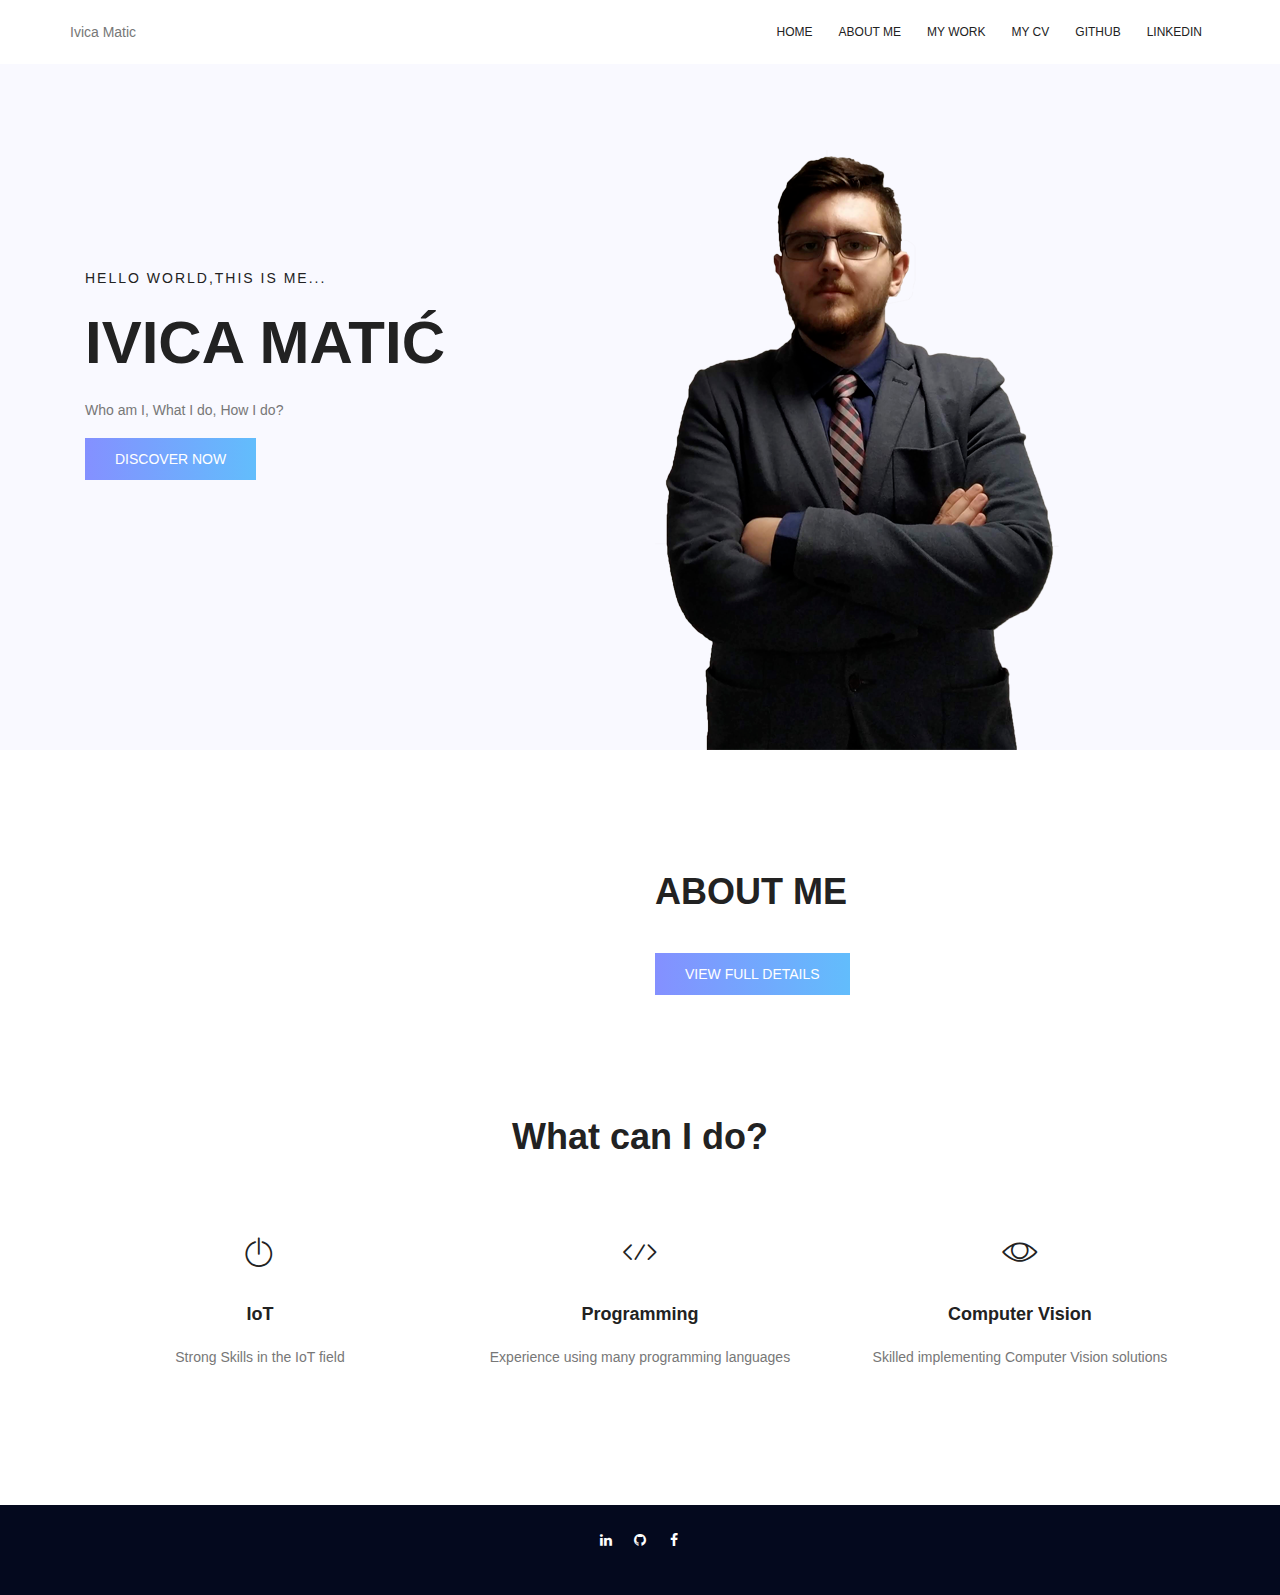
==== index.html @ cdfd1984 "Updated webpage content" ====
<!DOCTYPE html>
<html lang="zxx" class="no-js">
    <head>
        <!-- Mobile Specific Meta -->
        <meta name="viewport" content="width=device-width, initial-scale=1, shrink-to-fit=no">
        <!-- Favicon-->
        <link rel="shortcut icon" href="./static/img/fav.png">
        <!-- Author Meta -->
        <meta name="author" content="colorlib">
        <!-- Meta Description -->
        <meta name="description" content="">
        <!-- Meta Keyword -->
        <meta name="keywords" content="">
        <!-- meta character set -->
        <meta charset="UTF-8">
        <!-- Site Title -->
        <title>Ivica Matic - Software Engineer</title>
        <!--
            CSS
            ============================================= -->
        <link rel="stylesheet" href="./static/css/linearicons.css">
        <link rel="stylesheet" href="./static/css/font-awesome.min.css">
        <link rel="stylesheet" href="./static/css/bootstrap.css">
        <link rel="stylesheet" href="./static/css/magnific-popup.css">
        <link rel="stylesheet" href="./static/css/nice-select.css">
        <link rel="stylesheet" href="./static/css/animate.min.css">
        <link rel="stylesheet" href="./static/css/owl.carousel.css">
        <link rel="stylesheet" href="./static/css/main.css">
        <link rel="stylesheet" href="./static/css/custom-css-override.css">
    </head>
    <body>
        <!--Header start-->
        <header id="header">
            <div class="container main-menu">
                <div class="row align-items-center justify-content-between d-flex">
                    <div id="logo">
                        <a href="./index.html" style="color: inherit;">Ivica Matic</a>
                    </div>
                    <nav id="nav-menu-container">
                        <ul class="nav-menu">
                            <li><a href="./index.html">Home</a></li>
                            <li><a href="./about.html">About me</a></li>
                            <li><a href="./mywork.html">My work</a></li>
                            <li><a href="./media/uploads/cv.pdf">My CV</a></li>
                            <li><a href="https://github.com/ivica3730k">Github</a></li>
                            <li><a href="https://www.linkedin.com/in/matic-ivica/">LinkedIn</a></li>
                        </ul>
                    </nav>
                    <!-- #nav-menu-container -->
                </div>
            </div>
        </header>
        <!--Header-end-->
        <!-- start banner Area -->
        <section class="banner-area pt-0">
            <div class="container pt-0">
            <div class="d-md-none">
                <!-- if it is small device -->
                <div class="row  align-items-center justify-content-between">
                    <div class="col-lg-6 col-md-6 banner-left">
                        <h6>Hello world,this is me...</h6>
                        <h1>Ivica Matić</h1>
                        <p>
                            Who am I, What I do, How I do?
                        </p>
                    </div>
                </div>
            </div>
            <div class="d-none d-md-block">
                <!-- if it is not small device -->
                <div class="row fullscreen align-items-center justify-content-between">
                    <div class="col-lg-6 col-md-6 banner-left">
                        <h6>Hello world,this is me...</h6>
                        <h1>Ivica Matić</h1>
                        <p>
                            Who am I, What I do, How I do?
                        </p>
                        <a href="./about.html" class="primary-btn text-uppercase">discover now</a>
                    </div>
                    <div class="col-lg-6 col-md-6 banner-right d-flex align-self-end">
                        <img class="img-fluid" src="./media/homeImg.png" alt="">
                    </div>
                </div>
            </div>
        </section>
        <!-- End banner Area -->
        <!-- Start home-about Area -->
        <section class="home-about-area">
            <div class="container">
                <div class="row align-items-center justify-content-between">
                    <div class="col-lg-6 col-md-6 home-about-left">
                        <div class="d-md-none">
                            <!-- if it is small device -->
                            <img class="img-fluid" src="./media/homeImg.png" alt="">
                        </div>
                        <div class="d-none d-md-block">
                            <!-- if it is not small device -->
                            <img class="img-fluid" src="./media/aboutimg.png" alt="">
                        </div>
                    </div>
                    <div class="col-lg-6 col-md-6 home-about-right">
                        <h1 class="text-uppercase">About Me</h1>
                        <a href="/about" class="primary-btn text-uppercase">View Full Details</a>
                    </div>
                </div>
            </div>
        </section>
        <!-- End home-about Area -->
        <!-- Start services Area -->
        <section class="services-area">
            <div class="container">
                <div class="row d-flex justify-content-center">
                    <div class="menu-content  col-lg-7">
                        <div class="title text-center">
                            <h1 class="mb-10">What can I do?</h1>
                            <p></p>
                        </div>
                    </div>
                </div>
                <div class="row">
                    <div class="col-lg-4 col-md-6">
                        <div class="single-services">
                            <span class="lnr lnr-power-switch"></span>
                            <a href="#">
                                <h4>IoT</h4>
                            </a>
                            <p>
                                Strong Skills in the IoT field
                            </p>
                        </div>
                    </div>
                    <div class="col-lg-4 col-md-6">
                        <div class="single-services">
                            <span class="lnr lnr-code"></span>
                            <a href="#">
                                <h4>Programming</h4>
                            </a>
                            <p>
                                Experience using many programming languages
                            </p>
                        </div>
                    </div>
                    <div class="col-lg-4 col-md-6">
                        <div class="single-services">
                            <span class="lnr lnr-eye"></span>
                            <a href="#">
                                <h4>Computer Vision</h4>
                            </a>
                            <p>
                                Skilled implementing Computer Vision solutions
                            </p>
                        </div>
                    </div>
                </div>
            </div>
        </section>
        <!-- End services Area -->
        <!-- Start fact Area -->
        <!--
            <section class="facts-area pt-40 pb-40" id="facts-area" style="margin-bottom:0px;">
            
              <div class="container">
                <div class="row">
                  <div class="col-lg-3 col-md-6 single-fact">
                    <h1 class="counter" id="myage"></h1>
                    <p>Years old</p>
                  </div>
            
                  <div class="col-lg-3 col-md-6 single-fact">
                    <h1 class="counter">8</h1>
                    <p>Countries visited</p>
                  </div>
            
                  <div class="col-lg-3 col-md-6 single-fact">
                    <h1 class="counter">7</h1>
                    <p>Computing,Software, and Electronic Awards</p>
                  </div>
            
                  <div class="col-lg-3 col-md-6 single-fact">
                    <h1 class="counter">20</h1>
                    <p>Personal projects</p>
                  </div>
                </div>
              </div>
            
            </section>
            -->
        <!-- end fact Area -->
        <!-- start footer Area -->
        <footer class="footer-area pt-20 pb-40">
            <div class="container">
                <div class="row justify-content-center text-center">
                    <div class="col-lg-2 col-md-6 col-sm-6 ">
                        <div class="single-footer-widget">
                            <div class="footer-social">
                                <a href="https://www.linkedin.com/in/matic-ivica/"><i class="fa fa-linkedin"></i></a>
                                <a href="https://github.com/ivica3730k"><i class="fa fa-github"></i></a>
                                <a href="https://www.facebook.com/ivica.matic.00"><i class="fa fa-facebook"></i></a>
                            </div>
                        </div>
                    </div>
                </div>
            </div>
        </footer>
        <!-- End footer Area -->
        <script src="./static/js/vendor/jquery-2.2.4.min.js"></script>
        <script>
            $(document).ready(function () {
              var bday = new Date("May 22,2000").getFullYear();
              var today = new Date().getFullYear();
              var age = today - bday;
              document.getElementById("myage").innerHTML = age;
            });
        </script>
        <script src="./static/js/popper.min.js"></script>
        <script src="./static/js/vendor/bootstrap.min.js"></script>
        <script src="./static/js/easing.min.js"></script>
        <script src="./static/js/hoverIntent.js"></script>
        <script src="./static/js/superfish.min.js"></script>
        <script src="./static/js/jquery.ajaxchimp.min.js"></script>
        <script src="./static/js/jquery.magnific-popup.min.js"></script>
        <script src="./static/js/jquery.tabs.min.js"></script>
        <script src="./static/js/jquery.nice-select.min.js"></script>
        <script src="./static/js/isotope.pkgd.min.js"></script>
        <script src="./static/js/waypoints.min.js"></script>
        <script src="./static/js/jquery.counterup.min.js"></script>
        <script src="./static/js/simple-skillbar.js"></script>
        <script src="./static/js/owl.carousel.min.js"></script>
        <script src="./static/js/mail-script.js"></script>
        <script src="./static/js/main.js"></script>
    </body>
</html>
---- static/css/linearicons.css ----
@font-face {
	font-family: 'Linearicons-Free';
	src:url('../fonts/Linearicons-Free.eot?w118d');
	src:url('../fonts/Linearicons-Free.eot?#iefixw118d') format('embedded-opentype'),
		url('../fonts/Linearicons-Free.woff2?w118d') format('woff2'),
		url('../fonts/Linearicons-Free.woff?w118d') format('woff'),
		url('../fonts/Linearicons-Free.ttf?w118d') format('truetype'),
		url('../fonts/Linearicons-Free.svg?w118d#Linearicons-Free') format('svg');
	font-weight: normal;
	font-style: normal;
}

.lnr {
	font-family: 'Linearicons-Free';
	speak: none;
	font-style: normal;
	font-weight: normal;
	font-variant: normal;
	text-transform: none;
	line-height: 1;

	/* Better Font Rendering =========== */
	-webkit-font-smoothing: antialiased;
	-moz-osx-font-smoothing: grayscale;
}

.lnr-home:before {
	content: "\e800";
}
.lnr-apartment:before {
	content: "\e801";
}
.lnr-pencil:before {
	content: "\e802";
}
.lnr-magic-wand:before {
	content: "\e803";
}
.lnr-drop:before {
	content: "\e804";
}
.lnr-lighter:before {
	content: "\e805";
}
.lnr-poop:before {
	content: "\e806";
}
.lnr-sun:before {
	content: "\e807";
}
.lnr-moon:before {
	content: "\e808";
}
.lnr-cloud:before {
	content: "\e809";
}
.lnr-cloud-upload:before {
	content: "\e80a";
}
.lnr-cloud-download:before {
	content: "\e80b";
}
.lnr-cloud-sync:before {
	content: "\e80c";
}
.lnr-cloud-check:before {
	content: "\e80d";
}
.lnr-database:before {
	content: "\e80e";
}
.lnr-lock:before {
	content: "\e80f";
}
.lnr-cog:before {
	content: "\e810";
}
.lnr-trash:before {
	content: "\e811";
}
.lnr-dice:before {
	content: "\e812";
}
.lnr-heart:before {
	content: "\e813";
}
.lnr-star:before {
	content: "\e814";
}
.lnr-star-half:before {
	content: "\e815";
}
.lnr-star-empty:before {
	content: "\e816";
}
.lnr-flag:before {
	content: "\e817";
}
.lnr-envelope:before {
	content: "\e818";
}
.lnr-paperclip:before {
	content: "\e819";
}
.lnr-inbox:before {
	content: "\e81a";
}
.lnr-eye:before {
	content: "\e81b";
}
.lnr-printer:before {
	content: "\e81c";
}
.lnr-file-empty:before {
	content: "\e81d";
}
.lnr-file-add:before {
	content: "\e81e";
}
.lnr-enter:before {
	content: "\e81f";
}
.lnr-exit:before {
	content: "\e820";
}
.lnr-graduation-hat:before {
	content: "\e821";
}
.lnr-license:before {
	content: "\e822";
}
.lnr-music-note:before {
	content: "\e823";
}
.lnr-film-play:before {
	content: "\e824";
}
.lnr-camera-video:before {
	content: "\e825";
}
.lnr-camera:before {
	content: "\e826";
}
.lnr-picture:before {
	content: "\e827";
}
.lnr-book:before {
	content: "\e828";
}
.lnr-bookmark:before {
	content: "\e829";
}
.lnr-user:before {
	content: "\e82a";
}
.lnr-users:before {
	content: "\e82b";
}
.lnr-shirt:before {
	content: "\e82c";
}
.lnr-store:before {
	content: "\e82d";
}
.lnr-cart:before {
	content: "\e82e";
}
.lnr-tag:before {
	content: "\e82f";
}
.lnr-phone-handset:before {
	content: "\e830";
}
.lnr-phone:before {
	content: "\e831";
}
.lnr-pushpin:before {
	content: "\e832";
}
.lnr-map-marker:before {
	content: "\e833";
}
.lnr-map:before {
	content: "\e834";
}
.lnr-location:before {
	content: "\e835";
}
.lnr-calendar-full:before {
	content: "\e836";
}
.lnr-keyboard:before {
	content: "\e837";
}
.lnr-spell-check:before {
	content: "\e838";
}
.lnr-screen:before {
	content: "\e839";
}
.lnr-smartphone:before {
	content: "\e83a";
}
.lnr-tablet:before {
	content: "\e83b";
}
.lnr-laptop:before {
	content: "\e83c";
}
.lnr-laptop-phone:before {
	content: "\e83d";
}
.lnr-power-switch:before {
	content: "\e83e";
}
.lnr-bubble:before {
	content: "\e83f";
}
.lnr-heart-pulse:before {
	content: "\e840";
}
.lnr-construction:before {
	content: "\e841";
}
.lnr-pie-chart:before {
	content: "\e842";
}
.lnr-chart-bars:before {
	content: "\e843";
}
.lnr-gift:before {
	content: "\e844";
}
.lnr-diamond:before {
	content: "\e845";
}
.lnr-linearicons:before {
	content: "\e846";
}
.lnr-dinner:before {
	content: "\e847";
}
.lnr-coffee-cup:before {
	content: "\e848";
}
.lnr-leaf:before {
	content: "\e849";
}
.lnr-paw:before {
	content: "\e84a";
}
.lnr-rocket:before {
	content: "\e84b";
}
.lnr-briefcase:before {
	content: "\e84c";
}
.lnr-bus:before {
	content: "\e84d";
}
.lnr-car:before {
	content: "\e84e";
}
.lnr-train:before {
	content: "\e84f";
}
.lnr-bicycle:before {
	content: "\e850";
}
.lnr-wheelchair:before {
	content: "\e851";
}
.lnr-select:before {
	content: "\e852";
}
.lnr-earth:before {
	content: "\e853";
}
.lnr-smile:before {
	content: "\e854";
}
.lnr-sad:before {
	content: "\e855";
}
.lnr-neutral:before {
	content: "\e856";
}
.lnr-mustache:before {
	content: "\e857";
}
.lnr-alarm:before {
	content: "\e858";
}
.lnr-bullhorn:before {
	content: "\e859";
}
.lnr-volume-high:before {
	content: "\e85a";
}
.lnr-volume-medium:before {
	content: "\e85b";
}
.lnr-volume-low:before {
	content: "\e85c";
}
.lnr-volume:before {
	content: "\e85d";
}
.lnr-mic:before {
	content: "\e85e";
}
.lnr-hourglass:before {
	content: "\e85f";
}
.lnr-undo:before {
	content: "\e860";
}
.lnr-redo:before {
	content: "\e861";
}
.lnr-sync:before {
	content: "\e862";
}
.lnr-history:before {
	content: "\e863";
}
.lnr-clock:before {
	content: "\e864";
}
.lnr-download:before {
	content: "\e865";
}
.lnr-upload:before {
	content: "\e866";
}
.lnr-enter-down:before {
	content: "\e867";
}
.lnr-exit-up:before {
	content: "\e868";
}
.lnr-bug:before {
	content: "\e869";
}
.lnr-code:before {
	content: "\e86a";
}
.lnr-link:before {
	content: "\e86b";
}
.lnr-unlink:before {
	content: "\e86c";
}
.lnr-thumbs-up:before {
	content: "\e86d";
}
.lnr-thumbs-down:before {
	content: "\e86e";
}
.lnr-magnifier:before {
	content: "\e86f";
}
.lnr-cross:before {
	content: "\e870";
}
.lnr-menu:before {
	content: "\e871";
}
.lnr-list:before {
	content: "\e872";
}
.lnr-chevron-up:before {
	content: "\e873";
}
.lnr-chevron-down:before {
	content: "\e874";
}
.lnr-chevron-left:before {
	content: "\e875";
}
.lnr-chevron-right:before {
	content: "\e876";
}
.lnr-arrow-up:before {
	content: "\e877";
}
.lnr-arrow-down:before {
	content: "\e878";
}
.lnr-arrow-left:before {
	content: "\e879";
}
.lnr-arrow-right:before {
	content: "\e87a";
}
.lnr-move:before {
	content: "\e87b";
}
.lnr-warning:before {
	content: "\e87c";
}
.lnr-question-circle:before {
	content: "\e87d";
}
.lnr-menu-circle:before {
	content: "\e87e";
}
.lnr-checkmark-circle:before {
	content: "\e87f";
}
.lnr-cross-circle:before {
	content: "\e880";
}
.lnr-plus-circle:before {
	content: "\e881";
}
.lnr-circle-minus:before {
	content: "\e882";
}
.lnr-arrow-up-circle:before {
	content: "\e883";
}
.lnr-arrow-down-circle:before {
	content: "\e884";
}
.lnr-arrow-left-circle:before {
	content: "\e885";
}
.lnr-arrow-right-circle:before {
	content: "\e886";
}
.lnr-chevron-up-circle:before {
	content: "\e887";
}
.lnr-chevron-down-circle:before {
	content: "\e888";
}
.lnr-chevron-left-circle:before {
	content: "\e889";
}
.lnr-chevron-right-circle:before {
	content: "\e88a";
}
.lnr-crop:before {
	content: "\e88b";
}
.lnr-frame-expand:before {
	content: "\e88c";
}
.lnr-frame-contract:before {
	content: "\e88d";
}
.lnr-layers:before {
	content: "\e88e";
}
.lnr-funnel:before {
	content: "\e88f";
}
.lnr-text-format:before {
	content: "\e890";
}
.lnr-text-format-remove:before {
	content: "\e891";
}
.lnr-text-size:before {
	content: "\e892";
}
.lnr-bold:before {
	content: "\e893";
}
.lnr-italic:before {
	content: "\e894";
}
.lnr-underline:before {
	content: "\e895";
}
.lnr-strikethrough:before {
	content: "\e896";
}
.lnr-highlight:before {
	content: "\e897";
}
.lnr-text-align-left:before {
	content: "\e898";
}
.lnr-text-align-center:before {
	content: "\e899";
}
.lnr-text-align-right:before {
	content: "\e89a";
}
.lnr-text-align-justify:before {
	content: "\e89b";
}
.lnr-line-spacing:before {
	content: "\e89c";
}
.lnr-indent-increase:before {
	content: "\e89d";
}
.lnr-indent-decrease:before {
	content: "\e89e";
}
.lnr-pilcrow:before {
	content: "\e89f";
}
.lnr-direction-ltr:before {
	content: "\e8a0";
}
.lnr-direction-rtl:before {
	content: "\e8a1";
}
.lnr-page-break:before {
	content: "\e8a2";
}
.lnr-sort-alpha-asc:before {
	content: "\e8a3";
}
.lnr-sort-amount-asc:before {
	content: "\e8a4";
}
.lnr-hand:before {
	content: "\e8a5";
}
.lnr-pointer-up:before {
	content: "\e8a6";
}
.lnr-pointer-right:before {
	content: "\e8a7";
}
.lnr-pointer-down:before {
	content: "\e8a8";
}
.lnr-pointer-left:before {
	content: "\e8a9";
}
---- static/css/nice-select.css ----
.nice-select {
  -webkit-tap-highlight-color: transparent;
  background-color: #fff;
  border-radius: 5px;
  border: solid 1px #e8e8e8;
  box-sizing: border-box;
  clear: both;
  cursor: pointer;
  display: block;
  float: left;
  font-family: inherit;
  font-size: 14px;
  font-weight: normal;
  height: 42px;
  line-height: 40px;
  outline: none;
  padding-left: 18px;
  padding-right: 30px;
  position: relative;
  text-align: left !important;
  -webkit-transition: all 0.2s ease-in-out;
  transition: all 0.2s ease-in-out;
  -webkit-user-select: none;
     -moz-user-select: none;
      -ms-user-select: none;
          user-select: none;
  white-space: nowrap;
  width: auto; }
  .nice-select:hover {
    border-color: #dbdbdb; }
  .nice-select:active, .nice-select.open, .nice-select:focus {
    border-color: #999; }
  .nice-select:after {
    border-bottom: 2px solid #999;
    border-right: 2px solid #999;
    content: '';
    display: block;
    height: 5px;
    margin-top: -4px;
    pointer-events: none;
    position: absolute;
    right: 12px;
    top: 50%;
    -webkit-transform-origin: 66% 66%;
        -ms-transform-origin: 66% 66%;
            transform-origin: 66% 66%;
    -webkit-transform: rotate(45deg);
        -ms-transform: rotate(45deg);
            transform: rotate(45deg);
    -webkit-transition: all 0.15s ease-in-out;
    transition: all 0.15s ease-in-out;
    width: 5px; }
  .nice-select.open:after {
    -webkit-transform: rotate(-135deg);
        -ms-transform: rotate(-135deg);
            transform: rotate(-135deg); }
  .nice-select.open .list {
    opacity: 1;
    pointer-events: auto;
    -webkit-transform: scale(1) translateY(0);
        -ms-transform: scale(1) translateY(0);
            transform: scale(1) translateY(0); }
  .nice-select.disabled {
    border-color: #ededed;
    color: #999;
    pointer-events: none; }
    .nice-select.disabled:after {
      border-color: #cccccc; }
  .nice-select.wide {
    width: 100%; }
    .nice-select.wide .list {
      left: 0 !important;
      right: 0 !important; }
  .nice-select.right {
    float: right; }
    .nice-select.right .list {
      left: auto;
      right: 0; }
  .nice-select.small {
    font-size: 12px;
    height: 36px;
    line-height: 34px; }
    .nice-select.small:after {
      height: 4px;
      width: 4px; }
    .nice-select.small .option {
      line-height: 34px;
      min-height: 34px; }
  .nice-select .list {
    background-color: #fff;
    border-radius: 5px;
    box-shadow: 0 0 0 1px rgba(68, 68, 68, 0.11);
    box-sizing: border-box;
    margin-top: 4px;
    opacity: 0;
    overflow: hidden;
    padding: 0;
    pointer-events: none;
    position: absolute;
    top: 100%;
    left: 0;
    -webkit-transform-origin: 50% 0;
        -ms-transform-origin: 50% 0;
            transform-origin: 50% 0;
    -webkit-transform: scale(0.75) translateY(-21px);
        -ms-transform: scale(0.75) translateY(-21px);
            transform: scale(0.75) translateY(-21px);
    -webkit-transition: all 0.2s cubic-bezier(0.5, 0, 0, 1.25), opacity 0.15s ease-out;
    transition: all 0.2s cubic-bezier(0.5, 0, 0, 1.25), opacity 0.15s ease-out;
    z-index: 9; }
    .nice-select .list:hover .option:not(:hover) {
      background-color: transparent !important; }
  .nice-select .option {
    cursor: pointer;
    font-weight: 400;
    line-height: 40px;
    list-style: none;
    min-height: 40px;
    outline: none;
    padding-left: 18px;
    padding-right: 29px;
    text-align: left;
    -webkit-transition: all 0.2s;
    transition: all 0.2s; }
    .nice-select .option:hover, .nice-select .option.focus, .nice-select .option.selected.focus {
      background-color: #f6f6f6; }
    .nice-select .option.selected {
      font-weight: bold; }
    .nice-select .option.disabled {
      background-color: transparent;
      color: #999;
      cursor: default; }

.no-csspointerevents .nice-select .list {
  display: none; }

.no-csspointerevents .nice-select.open .list {
  display: block; }
---- static/css/main.css ----
/******************************************************************
Theme Name: Personal 
Description: 
Author: Colorlib
Author URI: 
Version: 1.0
Created: 
******************************************************************/
/*------------------------------------------------------------------


-------------------------------------------------------------------*/
/*------------------------------------------------------------------
[Table of contents]

1.  Basic Styles
	1.1	Variables
	1.2	Mixins
	1.3	Flexbox
	1.4	Reset
2.  Elements
3.  Menu Style 
4.  Home Page Style
5.  About Page Style
6.  Department Page Style
7.  Blog Page Style
8.  Contact Page Style
9.  Footer Style

-------------------------------------------------------------------*/
/* =================================== */
/*  Font Family and Colors Styles
/* =================================== */
/*

$primary-font	: 'Poppins', sans-serif;
---------------------------------------------

$primary-color	: #8490ff;
$title-color	: #222222;
$text-color		: #777777;

$white			: #fff;
$offwhite		: #f9f9ff;
$black			: #222;

*/
/* =================================== */
/*  Basic Style 
/* =================================== */
::-moz-selection {
  /* Code for Firefox */
  background-color: #8490ff;
  color: #fff;
}

::selection {
  background-color: #8490ff;
  color: #fff;
}

::-webkit-input-placeholder {
  /* WebKit, Blink, Edge */
  color: #777777;
  font-weight: 300;
}

:-moz-placeholder {
  /* Mozilla Firefox 4 to 18 */
  color: #777777;
  opacity: 1;
  font-weight: 300;
}

::-moz-placeholder {
  /* Mozilla Firefox 19+ */
  color: #777777;
  opacity: 1;
  font-weight: 300;
}

:-ms-input-placeholder {
  /* Internet Explorer 10-11 */
  color: #777777;
  font-weight: 300;
}

::-ms-input-placeholder {
  /* Microsoft Edge */
  color: #777777;
  font-weight: 300;
}

body {
  color: #777777;
  font-family: "Poppins", sans-serif;
  font-size: 14px;
  font-weight: 300;
  line-height: 1.625em;
  position: relative;
}

ol, ul {
  margin: 0;
  padding: 0;
  list-style: none;
}

select {
  display: block;
}

figure {
  margin: 0;
}

a {
  -webkit-transition: all 0.3s ease 0s;
  -moz-transition: all 0.3s ease 0s;
  -o-transition: all 0.3s ease 0s;
  transition: all 0.3s ease 0s;
}

iframe {
  border: 0;
}

a, a:focus, a:hover {
  text-decoration: none;
  outline: 0;
}

.btn.active.focus,
.btn.active:focus,
.btn.focus,
.btn.focus:active,
.btn:active:focus,
.btn:focus {
  text-decoration: none;
  outline: 0;
}

.card-panel {
  margin: 0;
  padding: 60px;
}

/**
 *  Typography
 *
 **/
.btn i, .btn-large i, .btn-floating i, .btn-large i, .btn-flat i {
  font-size: 1em;
  line-height: inherit;
}

.gray-bg {
  background: #f9f9ff;
}

h1, h2, h3,
h4, h5, h6 {
  font-family: "Poppins", sans-serif;
  color: #222222;
  line-height: 1.2em !important;
  margin-bottom: 0;
  margin-top: 0;
  font-weight: 600;
}

.h1, .h2, .h3,
.h4, .h5, .h6 {
  margin-bottom: 0;
  margin-top: 0;
  font-family: "Poppins", sans-serif;
  font-weight: 600;
  color: #222222;
}

h1, .h1 {
  font-size: 36px;
}

h2, .h2 {
  font-size: 30px;
}

h3, .h3 {
  font-size: 24px;
}

h4, .h4 {
  font-size: 18px;
}

h5, .h5 {
  font-size: 16px;
}

h6, .h6 {
  font-size: 14px;
  color: #222222;
}

td, th {
  border-radius: 0px;
}

/**
 * For modern browsers
 * 1. The space content is one way to avoid an Opera bug when the
 *    contenteditable attribute is included anywhere else in the document.
 *    Otherwise it causes space to appear at the top and bottom of elements
 *    that are clearfixed.
 * 2. The use of `table` rather than `block` is only necessary if using
 *    `:before` to contain the top-margins of child elements.
 */
.clear::before, .clear::after {
  content: " ";
  display: table;
}

.clear::after {
  clear: both;
}

.fz-11 {
  font-size: 11px;
}

.fz-12 {
  font-size: 12px;
}

.fz-13 {
  font-size: 13px;
}

.fz-14 {
  font-size: 14px;
}

.fz-15 {
  font-size: 15px;
}

.fz-16 {
  font-size: 16px;
}

.fz-18 {
  font-size: 18px;
}

.fz-30 {
  font-size: 30px;
}

.fz-48 {
  font-size: 48px !important;
}

.fw100 {
  font-weight: 100;
}

.fw300 {
  font-weight: 300;
}

.fw400 {
  font-weight: 400 !important;
}

.fw500 {
  font-weight: 500;
}

.f700 {
  font-weight: 700;
}

.fsi {
  font-style: italic;
}

.mt-10 {
  margin-top: 10px;
}

.mt-15 {
  margin-top: 15px;
}

.mt-20 {
  margin-top: 20px;
}

.mt-25 {
  margin-top: 25px;
}

.mt-30 {
  margin-top: 30px;
}

.mt-35 {
  margin-top: 35px;
}

.mt-40 {
  margin-top: 40px;
}

.mt-50 {
  margin-top: 50px;
}

.mt-60 {
  margin-top: 60px;
}

.mt-70 {
  margin-top: 70px;
}

.mt-80 {
  margin-top: 80px;
}

.mt-100 {
  margin-top: 100px;
}

.mt-120 {
  margin-top: 120px;
}

.mt-150 {
  margin-top: 150px;
}

.ml-0 {
  margin-left: 0 !important;
}

.ml-5 {
  margin-left: 5px !important;
}

.ml-10 {
  margin-left: 10px;
}

.ml-15 {
  margin-left: 15px;
}

.ml-20 {
  margin-left: 20px;
}

.ml-30 {
  margin-left: 30px;
}

.ml-50 {
  margin-left: 50px;
}

.mr-0 {
  margin-right: 0 !important;
}

.mr-5 {
  margin-right: 5px !important;
}

.mr-15 {
  margin-right: 15px;
}

.mr-10 {
  margin-right: 10px;
}

.mr-20 {
  margin-right: 20px;
}

.mr-30 {
  margin-right: 30px;
}

.mr-50 {
  margin-right: 50px;
}

.mb-0 {
  margin-bottom: 0px;
}

.mb-0-i {
  margin-bottom: 0px !important;
}

.mb-5 {
  margin-bottom: 5px;
}

.mb-10 {
  margin-bottom: 10px;
}

.mb-15 {
  margin-bottom: 15px;
}

.mb-20 {
  margin-bottom: 20px;
}

.mb-25 {
  margin-bottom: 25px;
}

.mb-30 {
  margin-bottom: 30px;
}

.mb-40 {
  margin-bottom: 40px;
}

.mb-50 {
  margin-bottom: 50px;
}

.mb-60 {
  margin-bottom: 60px;
}

.mb-70 {
  margin-bottom: 70px;
}

.mb-80 {
  margin-bottom: 80px;
}

.mb-90 {
  margin-bottom: 90px;
}

.mb-100 {
  margin-bottom: 100px;
}

.pt-0 {
  padding-top: 0px;
}

.pt-10 {
  padding-top: 10px;
}

.pt-15 {
  padding-top: 15px;
}

.pt-20 {
  padding-top: 20px;
}

.pt-25 {
  padding-top: 25px;
}

.pt-30 {
  padding-top: 30px;
}

.pt-40 {
  padding-top: 40px;
}

.pt-50 {
  padding-top: 50px;
}

.pt-60 {
  padding-top: 60px;
}

.pt-70 {
  padding-top: 70px;
}

.pt-80 {
  padding-top: 80px;
}

.pt-90 {
  padding-top: 90px;
}

.pt-100 {
  padding-top: 100px;
}

.pt-120 {
  padding-top: 120px;
}

.pt-150 {
  padding-top: 150px;
}

.pt-170 {
  padding-top: 170px;
}

.pb-0 {
  padding-bottom: 0px;
}

.pb-10 {
  padding-bottom: 10px;
}

.pb-15 {
  padding-bottom: 15px;
}

.pb-20 {
  padding-bottom: 20px;
}

.pb-25 {
  padding-bottom: 25px;
}

.pb-30 {
  padding-bottom: 30px;
}

.pb-40 {
  padding-bottom: 40px;
}

.pb-50 {
  padding-bottom: 50px;
}

.pb-60 {
  padding-bottom: 60px;
}

.pb-70 {
  padding-bottom: 70px;
}

.pb-80 {
  padding-bottom: 80px;
}

.pb-90 {
  padding-bottom: 90px;
}

.pb-100 {
  padding-bottom: 100px;
}

.pb-120 {
  padding-bottom: 120px;
}

.pb-150 {
  padding-bottom: 150px;
}

.pr-30 {
  padding-right: 30px;
}

.pl-30 {
  padding-left: 30px;
}

.pl-90 {
  padding-left: 90px;
}

.p-40 {
  padding: 40px;
}

.float-left {
  float: left;
}

.float-right {
  float: right;
}

.text-italic {
  font-style: italic;
}

.text-white {
  color: #fff;
}

.text-black {
  color: #000;
}

.transition {
  -webkit-transition: all 0.3s ease 0s;
  -moz-transition: all 0.3s ease 0s;
  -o-transition: all 0.3s ease 0s;
  transition: all 0.3s ease 0s;
}

.section-full {
  padding: 100px 0;
}

.section-half {
  padding: 75px 0;
}

.text-center {
  text-align: center;
}

.text-left {
  text-align: left;
}

.text-rigth {
  text-align: right;
}

.flex {
  display: -webkit-box;
  display: -webkit-flex;
  display: -moz-flex;
  display: -ms-flexbox;
  display: flex;
}

.inline-flex {
  display: -webkit-inline-box;
  display: -webkit-inline-flex;
  display: -moz-inline-flex;
  display: -ms-inline-flexbox;
  display: inline-flex;
}

.flex-grow {
  -webkit-box-flex: 1;
  -webkit-flex-grow: 1;
  -moz-flex-grow: 1;
  -ms-flex-positive: 1;
  flex-grow: 1;
}

.flex-wrap {
  -webkit-flex-wrap: wrap;
  -moz-flex-wrap: wrap;
  -ms-flex-wrap: wrap;
  flex-wrap: wrap;
}

.flex-left {
  -webkit-box-pack: start;
  -ms-flex-pack: start;
  -webkit-justify-content: flex-start;
  -moz-justify-content: flex-start;
  justify-content: flex-start;
}

.flex-middle {
  -webkit-box-align: center;
  -ms-flex-align: center;
  -webkit-align-items: center;
  -moz-align-items: center;
  align-items: center;
}

.flex-right {
  -webkit-box-pack: end;
  -ms-flex-pack: end;
  -webkit-justify-content: flex-end;
  -moz-justify-content: flex-end;
  justify-content: flex-end;
}

.flex-top {
  -webkit-align-self: flex-start;
  -moz-align-self: flex-start;
  -ms-flex-item-align: start;
  align-self: flex-start;
}

.flex-center {
  -webkit-box-pack: center;
  -ms-flex-pack: center;
  -webkit-justify-content: center;
  -moz-justify-content: center;
  justify-content: center;
}

.flex-bottom {
  -webkit-align-self: flex-end;
  -moz-align-self: flex-end;
  -ms-flex-item-align: end;
  align-self: flex-end;
}

.space-between {
  -webkit-box-pack: justify;
  -ms-flex-pack: justify;
  -webkit-justify-content: space-between;
  -moz-justify-content: space-between;
  justify-content: space-between;
}

.space-around {
  -ms-flex-pack: distribute;
  -webkit-justify-content: space-around;
  -moz-justify-content: space-around;
  justify-content: space-around;
}

.flex-column {
  -webkit-box-direction: normal;
  -webkit-box-orient: vertical;
  -webkit-flex-direction: column;
  -moz-flex-direction: column;
  -ms-flex-direction: column;
  flex-direction: column;
}

.flex-cell {
  display: -webkit-box;
  display: -webkit-flex;
  display: -moz-flex;
  display: -ms-flexbox;
  display: flex;
  -webkit-box-flex: 1;
  -webkit-flex-grow: 1;
  -moz-flex-grow: 1;
  -ms-flex-positive: 1;
  flex-grow: 1;
}

.display-table {
  display: table;
}

.light {
  color: #fff;
}

.dark {
  color: #222;
}

.relative {
  position: relative;
}

.overflow-hidden {
  overflow: hidden;
}

.overlay {
  position: absolute;
  left: 0;
  right: 0;
  top: 0;
  bottom: 0;
}

.container.fullwidth {
  width: 100%;
}

.container.no-padding {
  padding-left: 0;
  padding-right: 0;
}

.no-padding {
  padding: 0;
}

.section-bg {
  background: #f9fafc;
}

@media (max-width: 767px) {
  .no-flex-xs {
    display: block !important;
  }
}

.row.no-margin {
  margin-left: 0;
  margin-right: 0;
}

/* =================================== */
/*  Elements Page Styles
/* =================================== */
/*---------- Start Elements Page -------------*/
.whole-wrap {
  background-color: #f9f9ff;
}

.generic-banner {
  margin-top: 60px;
  background-color: #8490ff;
  text-align: center;
}

.generic-banner .height {
  height: 600px;
}

@media (max-width: 767.98px) {
  .generic-banner .height {
    height: 400px;
  }
}

.generic-banner .generic-banner-content h2 {
  line-height: 1.2em;
  margin-bottom: 20px;
}

@media (max-width: 991.98px) {
  .generic-banner .generic-banner-content h2 br {
    display: none;
  }
}

.generic-banner .generic-banner-content p {
  text-align: center;
  font-size: 16px;
}

@media (max-width: 991.98px) {
  .generic-banner .generic-banner-content p br {
    display: none;
  }
}

.generic-content h1 {
  font-weight: 600;
}

.about-generic-area {
  background: #fff;
}

.about-generic-area p {
  margin-bottom: 20px;
}

.white-bg {
  background: #fff;
}

.section-top-border {
  padding: 50px 0;
  border-top: 1px dotted #eee;
}

.switch-wrap {
  margin-bottom: 10px;
}

.switch-wrap p {
  margin: 0;
}

/*---------- End Elements Page -------------*/
.sample-text-area {
  background: #f9f9ff;
  padding: 100px 0 70px 0;
}

.sample-text {
  margin-bottom: 0;
}

.text-heading {
  margin-bottom: 30px;
  font-size: 24px;
}

.typo-list {
  margin-bottom: 10px;
}

@media (max-width: 767px) {
  .typo-sec {
    margin-bottom: 30px;
  }
}

@media (max-width: 767px) {
  .element-wrap {
    margin-top: 30px;
  }
}

b, sup, sub, u, del {
  color: #8490ff;
}

h1 {
  font-size: 36px;
}

h2 {
  font-size: 30px;
}

h3 {
  font-size: 24px;
}

h4 {
  font-size: 18px;
}

h5 {
  font-size: 16px;
}

h6 {
  font-size: 14px;
}

h1, h2, h3, h4, h5, h6 {
  line-height: 1.5em;
}

.typography h1, .typography h2, .typography h3, .typography h4, .typography h5, .typography h6 {
  color: #777777;
}

.button-area {
  background: #f9f9ff;
}

.button-area .border-top-generic {
  padding: 70px 15px;
  border-top: 1px dotted #eee;
}

.button-group-area .genric-btn {
  margin-right: 10px;
  margin-top: 10px;
}

.button-group-area .genric-btn:last-child {
  margin-right: 0;
}

.circle {
  border-radius: 20px;
}

.genric-btn {
  display: inline-block;
  outline: none;
  line-height: 40px;
  padding: 0 30px;
  font-size: .8em;
  text-align: center;
  text-decoration: none;
  font-weight: 500;
  cursor: pointer;
  -webkit-transition: all 0.3s ease 0s;
  -moz-transition: all 0.3s ease 0s;
  -o-transition: all 0.3s ease 0s;
  transition: all 0.3s ease 0s;
}

.genric-btn:focus {
  outline: none;
}

.genric-btn.e-large {
  padding: 0 40px;
  line-height: 50px;
}

.genric-btn.large {
  line-height: 45px;
}

.genric-btn.medium {
  line-height: 30px;
}

.genric-btn.small {
  line-height: 25px;
}

.genric-btn.radius {
  border-radius: 3px;
}

.genric-btn.circle {
  border-radius: 20px;
}

.genric-btn.arrow {
  display: -webkit-inline-box;
  display: -ms-inline-flexbox;
  display: inline-flex;
  -webkit-box-align: center;
  -ms-flex-align: center;
  align-items: center;
}

.genric-btn.arrow span {
  margin-left: 10px;
}

.genric-btn.default {
  color: #222222;
  background: #f9f9ff;
  border: 1px solid transparent;
}

.genric-btn.default:hover {
  border: 1px solid #f9f9ff;
  background: #fff;
}

.genric-btn.default-border {
  border: 1px solid #f9f9ff;
  background: #fff;
}

.genric-btn.default-border:hover {
  color: #222222;
  background: #f9f9ff;
  border: 1px solid transparent;
}

.genric-btn.primary {
  color: #fff;
  background: #8490ff;
  border: 1px solid transparent;
}

.genric-btn.primary:hover {
  color: #8490ff;
  border: 1px solid #8490ff;
  background: #fff;
}

.genric-btn.primary-border {
  color: #8490ff;
  border: 1px solid #8490ff;
  background: #fff;
}

.genric-btn.primary-border:hover {
  color: #fff;
  background: #8490ff;
  border: 1px solid transparent;
}

.genric-btn.success {
  color: #fff;
  background: #4cd3e3;
  border: 1px solid transparent;
}

.genric-btn.success:hover {
  color: #4cd3e3;
  border: 1px solid #4cd3e3;
  background: #fff;
}

.genric-btn.success-border {
  color: #4cd3e3;
  border: 1px solid #4cd3e3;
  background: #fff;
}

.genric-btn.success-border:hover {
  color: #fff;
  background: #4cd3e3;
  border: 1px solid transparent;
}

.genric-btn.info {
  color: #fff;
  background: #38a4ff;
  border: 1px solid transparent;
}

.genric-btn.info:hover {
  color: #38a4ff;
  border: 1px solid #38a4ff;
  background: #fff;
}

.genric-btn.info-border {
  color: #38a4ff;
  border: 1px solid #38a4ff;
  background: #fff;
}

.genric-btn.info-border:hover {
  color: #fff;
  background: #38a4ff;
  border: 1px solid transparent;
}

.genric-btn.warning {
  color: #fff;
  background: #f4e700;
  border: 1px solid transparent;
}

.genric-btn.warning:hover {
  color: #f4e700;
  border: 1px solid #f4e700;
  background: #fff;
}

.genric-btn.warning-border {
  color: #f4e700;
  border: 1px solid #f4e700;
  background: #fff;
}

.genric-btn.warning-border:hover {
  color: #fff;
  background: #f4e700;
  border: 1px solid transparent;
}

.genric-btn.danger {
  color: #fff;
  background: #f44a40;
  border: 1px solid transparent;
}

.genric-btn.danger:hover {
  color: #f44a40;
  border: 1px solid #f44a40;
  background: #fff;
}

.genric-btn.danger-border {
  color: #f44a40;
  border: 1px solid #f44a40;
  background: #fff;
}

.genric-btn.danger-border:hover {
  color: #fff;
  background: #f44a40;
  border: 1px solid transparent;
}

.genric-btn.link {
  color: #222222;
  background: #f9f9ff;
  text-decoration: underline;
  border: 1px solid transparent;
}

.genric-btn.link:hover {
  color: #222222;
  border: 1px solid #f9f9ff;
  background: #fff;
}

.genric-btn.link-border {
  color: #222222;
  border: 1px solid #f9f9ff;
  background: #fff;
  text-decoration: underline;
}

.genric-btn.link-border:hover {
  color: #222222;
  background: #f9f9ff;
  border: 1px solid transparent;
}

.genric-btn.disable {
  color: #222222, 0.3;
  background: #f9f9ff;
  border: 1px solid transparent;
  cursor: not-allowed;
}

.generic-blockquote {
  padding: 30px 50px 30px 30px;
  background: #fff;
  border-left: 2px solid #8490ff;
}

@media (max-width: 991px) {
  .progress-table-wrap {
    overflow-x: scroll;
  }
}

.progress-table {
  background: #fff;
  padding: 15px 0px 30px 0px;
  min-width: 800px;
}

.progress-table .serial {
  width: 11.83%;
  padding-left: 30px;
}

.progress-table .country {
  width: 28.07%;
}

.progress-table .visit {
  width: 19.74%;
}

.progress-table .percentage {
  width: 40.36%;
  padding-right: 50px;
}

.progress-table .table-head {
  display: flex;
}

.progress-table .table-head .serial, .progress-table .table-head .country, .progress-table .table-head .visit, .progress-table .table-head .percentage {
  color: #222222;
  line-height: 40px;
  text-transform: uppercase;
  font-weight: 500;
}

.progress-table .table-row {
  padding: 15px 0;
  border-top: 1px solid #edf3fd;
  display: flex;
}

.progress-table .table-row .serial, .progress-table .table-row .country, .progress-table .table-row .visit, .progress-table .table-row .percentage {
  display: flex;
  align-items: center;
}

.progress-table .table-row .country img {
  margin-right: 15px;
}

.progress-table .table-row .percentage .progress {
  width: 80%;
  border-radius: 0px;
  background: transparent;
}

.progress-table .table-row .percentage .progress .progress-bar {
  height: 5px;
  line-height: 5px;
}

.progress-table .table-row .percentage .progress .progress-bar.color-1 {
  background-color: #6382e6;
}

.progress-table .table-row .percentage .progress .progress-bar.color-2 {
  background-color: #e66686;
}

.progress-table .table-row .percentage .progress .progress-bar.color-3 {
  background-color: #f09359;
}

.progress-table .table-row .percentage .progress .progress-bar.color-4 {
  background-color: #73fbaf;
}

.progress-table .table-row .percentage .progress .progress-bar.color-5 {
  background-color: #73fbaf;
}

.progress-table .table-row .percentage .progress .progress-bar.color-6 {
  background-color: #6382e6;
}

.progress-table .table-row .percentage .progress .progress-bar.color-7 {
  background-color: #a367e7;
}

.progress-table .table-row .percentage .progress .progress-bar.color-8 {
  background-color: #e66686;
}

.single-gallery-image {
  margin-top: 30px;
  background-repeat: no-repeat !important;
  background-position: center center !important;
  background-size: cover !important;
  height: 200px;
  -webkit-transition: all 0.3s ease 0s;
  -moz-transition: all 0.3s ease 0s;
  -o-transition: all 0.3s ease 0s;
  transition: all 0.3s ease 0s;
}

.single-gallery-image:hover {
  opacity: .8;
}

.list-style {
  width: 14px;
  height: 14px;
}

.unordered-list li {
  position: relative;
  padding-left: 30px;
  line-height: 1.82em !important;
}

.unordered-list li:before {
  content: "";
  position: absolute;
  width: 14px;
  height: 14px;
  border: 3px solid #8490ff;
  background: #fff;
  top: 4px;
  left: 0;
  border-radius: 50%;
}

.ordered-list {
  margin-left: 30px;
}

.ordered-list li {
  list-style-type: decimal-leading-zero;
  color: #8490ff;
  font-weight: 500;
  line-height: 1.82em !important;
}

.ordered-list li span {
  font-weight: 300;
  color: #777777;
}

.ordered-list-alpha li {
  margin-left: 30px;
  list-style-type: lower-alpha;
  color: #8490ff;
  font-weight: 500;
  line-height: 1.82em !important;
}

.ordered-list-alpha li span {
  font-weight: 300;
  color: #777777;
}

.ordered-list-roman li {
  margin-left: 30px;
  list-style-type: lower-roman;
  color: #8490ff;
  font-weight: 500;
  line-height: 1.82em !important;
}

.ordered-list-roman li span {
  font-weight: 300;
  color: #777777;
}

.single-input {
  display: block;
  width: 100%;
  line-height: 40px;
  border: none;
  outline: none;
  background: #fff;
  padding: 0 20px;
}

.single-input:focus {
  outline: none;
}

.input-group-icon {
  position: relative;
}

.input-group-icon .icon {
  position: absolute;
  left: 20px;
  top: 0;
  line-height: 40px;
  z-index: 3;
}

.input-group-icon .icon i {
  color: #797979;
}

.input-group-icon .single-input {
  padding-left: 45px;
}

.single-textarea {
  display: block;
  width: 100%;
  line-height: 40px;
  border: none;
  outline: none;
  background: #fff;
  padding: 0 20px;
  height: 100px;
  resize: none;
}

.single-textarea:focus {
  outline: none;
}

.single-input-primary {
  display: block;
  width: 100%;
  line-height: 40px;
  border: 1px solid transparent;
  outline: none;
  background: #fff;
  padding: 0 20px;
}

.single-input-primary:focus {
  outline: none;
  border: 1px solid #8490ff;
}

.single-input-accent {
  display: block;
  width: 100%;
  line-height: 40px;
  border: 1px solid transparent;
  outline: none;
  background: #fff;
  padding: 0 20px;
}

.single-input-accent:focus {
  outline: none;
  border: 1px solid #eb6b55;
}

.single-input-secondary {
  display: block;
  width: 100%;
  line-height: 40px;
  border: 1px solid transparent;
  outline: none;
  background: #fff;
  padding: 0 20px;
}

.single-input-secondary:focus {
  outline: none;
  border: 1px solid #f09359;
}

.default-switch {
  width: 35px;
  height: 17px;
  border-radius: 8.5px;
  background: #fff;
  position: relative;
  cursor: pointer;
}

.default-switch input {
  position: absolute;
  left: 0;
  top: 0;
  right: 0;
  bottom: 0;
  width: 100%;
  height: 100%;
  opacity: 0;
  cursor: pointer;
}

.default-switch input + label {
  position: absolute;
  top: 1px;
  left: 1px;
  width: 15px;
  height: 15px;
  border-radius: 50%;
  background: #8490ff;
  -webkit-transition: all 0.2s;
  -moz-transition: all 0.2s;
  -o-transition: all 0.2s;
  transition: all 0.2s;
  box-shadow: 0px 4px 5px 0px rgba(0, 0, 0, 0.2);
  cursor: pointer;
}

.default-switch input:checked + label {
  left: 19px;
}

.single-element-widget {
  margin-bottom: 30px;
}

.primary-switch {
  width: 35px;
  height: 17px;
  border-radius: 8.5px;
  background: #fff;
  position: relative;
  cursor: pointer;
}

.primary-switch input {
  position: absolute;
  left: 0;
  top: 0;
  right: 0;
  bottom: 0;
  width: 100%;
  height: 100%;
  opacity: 0;
}

.primary-switch input + label {
  position: absolute;
  left: 0;
  top: 0;
  right: 0;
  bottom: 0;
  width: 100%;
  height: 100%;
}

.primary-switch input + label:before {
  content: "";
  position: absolute;
  left: 0;
  top: 0;
  right: 0;
  bottom: 0;
  width: 100%;
  height: 100%;
  background: transparent;
  border-radius: 8.5px;
  cursor: pointer;
  -webkit-transition: all 0.2s;
  -moz-transition: all 0.2s;
  -o-transition: all 0.2s;
  transition: all 0.2s;
}

.primary-switch input + label:after {
  content: "";
  position: absolute;
  top: 1px;
  left: 1px;
  width: 15px;
  height: 15px;
  border-radius: 50%;
  background: #fff;
  -webkit-transition: all 0.2s;
  -moz-transition: all 0.2s;
  -o-transition: all 0.2s;
  transition: all 0.2s;
  box-shadow: 0px 4px 5px 0px rgba(0, 0, 0, 0.2);
  cursor: pointer;
}

.primary-switch input:checked + label:after {
  left: 19px;
}

.primary-switch input:checked + label:before {
  background: #8490ff;
}

.confirm-switch {
  width: 35px;
  height: 17px;
  border-radius: 8.5px;
  background: #fff;
  position: relative;
  cursor: pointer;
}

.confirm-switch input {
  position: absolute;
  left: 0;
  top: 0;
  right: 0;
  bottom: 0;
  width: 100%;
  height: 100%;
  opacity: 0;
}

.confirm-switch input + label {
  position: absolute;
  left: 0;
  top: 0;
  right: 0;
  bottom: 0;
  width: 100%;
  height: 100%;
}

.confirm-switch input + label:before {
  content: "";
  position: absolute;
  left: 0;
  top: 0;
  right: 0;
  bottom: 0;
  width: 100%;
  height: 100%;
  background: transparent;
  border-radius: 8.5px;
  -webkit-transition: all 0.2s;
  -moz-transition: all 0.2s;
  -o-transition: all 0.2s;
  transition: all 0.2s;
  cursor: pointer;
}

.confirm-switch input + label:after {
  content: "";
  position: absolute;
  top: 1px;
  left: 1px;
  width: 15px;
  height: 15px;
  border-radius: 50%;
  background: #fff;
  -webkit-transition: all 0.2s;
  -moz-transition: all 0.2s;
  -o-transition: all 0.2s;
  transition: all 0.2s;
  box-shadow: 0px 4px 5px 0px rgba(0, 0, 0, 0.2);
  cursor: pointer;
}

.confirm-switch input:checked + label:after {
  left: 19px;
}

.confirm-switch input:checked + label:before {
  background: #4cd3e3;
}

.primary-checkbox {
  width: 16px;
  height: 16px;
  border-radius: 3px;
  background: #fff;
  position: relative;
  cursor: pointer;
}

.primary-checkbox input {
  position: absolute;
  left: 0;
  top: 0;
  right: 0;
  bottom: 0;
  width: 100%;
  height: 100%;
  opacity: 0;
}

.primary-checkbox input + label {
  position: absolute;
  left: 0;
  top: 0;
  right: 0;
  bottom: 0;
  width: 100%;
  height: 100%;
  border-radius: 3px;
  cursor: pointer;
  border: 1px solid #f1f1f1;
}

.primary-checkbox input:checked + label {
  background: url(../img/elements/primary-check.png) no-repeat center center/cover;
  border: none;
}

.confirm-checkbox {
  width: 16px;
  height: 16px;
  border-radius: 3px;
  background: #fff;
  position: relative;
  cursor: pointer;
}

.confirm-checkbox input {
  position: absolute;
  left: 0;
  top: 0;
  right: 0;
  bottom: 0;
  width: 100%;
  height: 100%;
  opacity: 0;
}

.confirm-checkbox input + label {
  position: absolute;
  left: 0;
  top: 0;
  right: 0;
  bottom: 0;
  width: 100%;
  height: 100%;
  border-radius: 3px;
  cursor: pointer;
  border: 1px solid #f1f1f1;
}

.confirm-checkbox input:checked + label {
  background: url(../img/elements/success-check.png) no-repeat center center/cover;
  border: none;
}

.disabled-checkbox {
  width: 16px;
  height: 16px;
  border-radius: 3px;
  background: #fff;
  position: relative;
  cursor: pointer;
}

.disabled-checkbox input {
  position: absolute;
  left: 0;
  top: 0;
  right: 0;
  bottom: 0;
  width: 100%;
  height: 100%;
  opacity: 0;
}

.disabled-checkbox input + label {
  position: absolute;
  left: 0;
  top: 0;
  right: 0;
  bottom: 0;
  width: 100%;
  height: 100%;
  border-radius: 3px;
  cursor: pointer;
  border: 1px solid #f1f1f1;
}

.disabled-checkbox input:disabled {
  cursor: not-allowed;
  z-index: 3;
}

.disabled-checkbox input:checked + label {
  background: url(../img/elements/disabled-check.png) no-repeat center center/cover;
  border: none;
}

.primary-radio {
  width: 16px;
  height: 16px;
  border-radius: 8px;
  background: #fff;
  position: relative;
  cursor: pointer;
}

.primary-radio input {
  position: absolute;
  left: 0;
  top: 0;
  right: 0;
  bottom: 0;
  width: 100%;
  height: 100%;
  opacity: 0;
}

.primary-radio input + label {
  position: absolute;
  left: 0;
  top: 0;
  right: 0;
  bottom: 0;
  width: 100%;
  height: 100%;
  border-radius: 8px;
  cursor: pointer;
  border: 1px solid #f1f1f1;
}

.primary-radio input:checked + label {
  background: url(../img/elements/primary-radio.png) no-repeat center center/cover;
  border: none;
}

.confirm-radio {
  width: 16px;
  height: 16px;
  border-radius: 8px;
  background: #fff;
  position: relative;
  cursor: pointer;
}

.confirm-radio input {
  position: absolute;
  left: 0;
  top: 0;
  right: 0;
  bottom: 0;
  width: 100%;
  height: 100%;
  opacity: 0;
}

.confirm-radio input + label {
  position: absolute;
  left: 0;
  top: 0;
  right: 0;
  bottom: 0;
  width: 100%;
  height: 100%;
  border-radius: 8px;
  cursor: pointer;
  border: 1px solid #f1f1f1;
}

.confirm-radio input:checked + label {
  background: url(../img/elements/success-radio.png) no-repeat center center/cover;
  border: none;
}

.disabled-radio {
  width: 16px;
  height: 16px;
  border-radius: 8px;
  background: #fff;
  position: relative;
  cursor: pointer;
}

.disabled-radio input {
  position: absolute;
  left: 0;
  top: 0;
  right: 0;
  bottom: 0;
  width: 100%;
  height: 100%;
  opacity: 0;
}

.disabled-radio input + label {
  position: absolute;
  left: 0;
  top: 0;
  right: 0;
  bottom: 0;
  width: 100%;
  height: 100%;
  border-radius: 8px;
  cursor: pointer;
  border: 1px solid #f1f1f1;
}

.disabled-radio input:disabled {
  cursor: not-allowed;
  z-index: 3;
}

.disabled-radio input:checked + label {
  background: url(../img/elements/disabled-radio.png) no-repeat center center/cover;
  border: none;
}

.default-select {
  height: 40px;
}

.default-select .nice-select {
  border: none;
  border-radius: 0px;
  height: 40px;
  background: #fff;
  padding-left: 20px;
  padding-right: 40px;
}

.default-select .nice-select .list {
  margin-top: 0;
  border: none;
  border-radius: 0px;
  box-shadow: none;
  width: 100%;
  padding: 10px 0 10px 0px;
}

.default-select .nice-select .list .option {
  font-weight: 300;
  -webkit-transition: all 0.3s ease 0s;
  -moz-transition: all 0.3s ease 0s;
  -o-transition: all 0.3s ease 0s;
  transition: all 0.3s ease 0s;
  line-height: 28px;
  min-height: 28px;
  font-size: 12px;
  padding-left: 20px;
}

.default-select .nice-select .list .option.selected {
  color: #8490ff;
  background: transparent;
}

.default-select .nice-select .list .option:hover {
  color: #8490ff;
  background: transparent;
}

.default-select .current {
  margin-right: 50px;
  font-weight: 300;
}

.default-select .nice-select::after {
  right: 20px;
}

@media (max-width: 991px) {
  .left-align-p p {
    margin-top: 20px;
  }
}

.form-select {
  height: 40px;
  width: 100%;
}

.form-select .nice-select {
  border: none;
  border-radius: 0px;
  height: 40px;
  background: #fff !important;
  padding-left: 45px;
  padding-right: 40px;
  width: 100%;
}

.form-select .nice-select .list {
  margin-top: 0;
  border: none;
  border-radius: 0px;
  box-shadow: none;
  width: 100%;
  padding: 10px 0 10px 0px;
}

.form-select .nice-select .list .option {
  font-weight: 300;
  -webkit-transition: all 0.3s ease 0s;
  -moz-transition: all 0.3s ease 0s;
  -o-transition: all 0.3s ease 0s;
  transition: all 0.3s ease 0s;
  line-height: 28px;
  min-height: 28px;
  font-size: 12px;
  padding-left: 45px;
}

.form-select .nice-select .list .option.selected {
  color: #8490ff;
  background: transparent;
}

.form-select .nice-select .list .option:hover {
  color: #8490ff;
  background: transparent;
}

.form-select .current {
  margin-right: 50px;
  font-weight: 300;
}

.form-select .nice-select::after {
  right: 20px;
}

/* =================================== */
/*  Menu Styles
/* =================================== */
/*--------------------------------------------------------------
# Header
--------------------------------------------------------------*/
.main-menu {
  padding-bottom: 20px;
  padding-top: 20px;
}

#header {
  position: fixed;
  left: 0;
  top: 0;
  right: 0;
  transition: all 0.5s;
  z-index: 997;
  background: #fff;
}

#header.header-scrolled {
  transition: all 0.5s;
  box-shadow: -21.213px 21.213px 30px 0px rgba(158, 158, 158, 0.3);
}

#header.header-scrolled .main-menu {
  border-color: transparent;
}

@media (max-width: 673px) {
  #logo {
    margin-left: 20px;
  }
}

.nav-menu li:hover > a, .menu-active, .parent-active > .sf-with-ul {
  color: #8490ff !important;
}

/*--------------------------------------------------------------
# Navigation Menu
--------------------------------------------------------------*/
/* Nav Menu Essentials */
.nav-menu, .nav-menu * {
  margin: 0;
  padding: 0;
  list-style: none;
}

.nav-menu ul {
  position: absolute;
  display: none;
  top: 100%;
  right: 0;
  z-index: 99;
}

.nav-menu li {
  position: relative;
  white-space: nowrap;
}

.nav-menu > li {
  float: left;
}

.nav-menu li:hover > ul,
.nav-menu li.sfHover > ul {
  display: block;
}

.nav-menu ul ul {
  top: 0;
  right: 100%;
}

.nav-menu ul li {
  min-width: 180px;
}

/* Nav Menu Arrows */
.sf-arrows .sf-with-ul {
  padding-right: 30px;
}

.sf-arrows .sf-with-ul:after {
  content: "\f107";
  position: absolute;
  right: 15px;
  font-family: FontAwesome;
  font-style: normal;
  font-weight: normal;
}

.sf-arrows ul .sf-with-ul:after {
  content: "\f105";
}

/* Nav Meu Container */
@media (max-width: 768px) {
  #nav-menu-container {
    display: none;
  }
}

/* Nav Meu Styling */
.nav-menu a {
  padding: 0 8px 0px 8px;
  text-decoration: none;
  display: inline-block;
  color: #222;
  font-weight: 500;
  font-size: 12px;
  text-transform: uppercase;
  outline: none;
}

.nav-menu li:hover > a {
  color: #8490ff;
}

.nav-menu > li {
  margin-left: 10px;
}

.nav-menu ul {
  margin: 22px 0 0 0;
  padding: 10px;
  box-shadow: 0px 0px 30px rgba(127, 137, 161, 0.25);
  background: #fff;
}

.nav-menu ul li {
  transition: 0.3s;
}

.nav-menu ul li a {
  padding: 5px 10px;
  color: #333;
  transition: 0.3s;
  display: block;
  font-size: 12px;
  text-transform: none;
}

.nav-menu ul li:hover > a {
  color: #8490ff;
}

.nav-menu ul ul {
  margin-right: 10px;
  margin-top: 0;
}

/* Mobile Nav Toggle */
#mobile-nav-toggle {
  position: fixed;
  right: 15px;
  z-index: 999;
  top: 22px;
  border: 0;
  background: none;
  font-size: 24px;
  display: none;
  transition: all 0.4s;
  outline: none;
  cursor: pointer;
}

#mobile-nav-toggle i {
  color: #222;
  font-weight: 900;
}

@media (max-width: 991px) {
  #mobile-nav-toggle {
    display: inline;
  }
  #nav-menu-container {
    display: none;
  }
}

/* Mobile Nav Styling */
#mobile-nav {
  position: fixed;
  top: 0;
  padding-top: 18px;
  bottom: 0;
  z-index: 998;
  background: rgba(0, 0, 0, 0.8);
  left: -260px;
  width: 260px;
  overflow-y: auto;
  transition: 0.4s;
}

#mobile-nav ul {
  padding: 0;
  margin: 0;
  list-style: none;
}

#mobile-nav ul li {
  position: relative;
}

#mobile-nav ul li a {
  color: #fff;
  font-size: 13px;
  text-transform: uppercase;
  overflow: hidden;
  padding: 10px 22px 10px 15px;
  position: relative;
  text-decoration: none;
  width: 100%;
  display: block;
  outline: none;
  font-weight: 400;
}

#mobile-nav ul li a:hover {
  color: #fff;
}

#mobile-nav ul li li {
  padding-left: 30px;
}

#mobile-nav ul .menu-has-children i {
  position: absolute;
  right: 0;
  z-index: 99;
  padding: 15px;
  cursor: pointer;
  color: #fff;
}

#mobile-nav ul .menu-has-children i.fa-chevron-up {
  color: #8490ff;
}

#mobile-nav ul .menu-has-children li a {
  text-transform: none;
}

#mobile-nav ul .menu-item-active {
  color: #8490ff;
}

#mobile-body-overly {
  width: 100%;
  height: 100%;
  z-index: 997;
  top: 0;
  left: 0;
  position: fixed;
  background: rgba(0, 0, 0, 0.7);
  display: none;
}

/* Mobile Nav body classes */
body.mobile-nav-active {
  overflow: hidden;
}

body.mobile-nav-active #mobile-nav {
  left: 0;
}

body.mobile-nav-active #mobile-nav-toggle {
  color: #fff;
}

/* =================================== */
/*  Homepage Styles
/* =================================== */
.section-gap {
  padding: 120px 0;
}

.alert-msg {
  color: #008000;
}

.p1-gradient-bg, .banner-left .primary-btn, .home-about-right .primary-btn, .facts-area, .thumb .overlay-bg, .price-area .single-price:hover, .brands-area, .about-banner, .sb_bar {
  background: -moz-linear-gradient(0deg, #8490ff 0%, #62bdfc 100%);
  background: -webkit-linear-gradient(0deg, #8490ff 0%, #62bdfc 100%);
  background: -ms-linear-gradient(0deg, #8490ff 0%, #62bdfc 100%);
}

.p1-gradient-color, .single-services:hover .lnr {
  background: -moz-linear-gradient(0deg, #8490ff 0%, #62bdfc 100%);
  background: -webkit-linear-gradient(0deg, #8490ff 0%, #62bdfc 100%);
  background: -ms-linear-gradient(0deg, #8490ff 0%, #62bdfc 100%);
  -webkit-background-clip: text;
  -webkit-text-fill-color: transparent;
}

.primary-btn {
  background: #8490ff;
  line-height: 42px;
  padding-left: 30px;
  padding-right: 30px;
  border: none;
  color: #fff;
  display: inline-block;
  font-weight: 500;
  position: relative;
  -webkit-transition: all 0.3s ease 0s;
  -moz-transition: all 0.3s ease 0s;
  -o-transition: all 0.3s ease 0s;
  transition: all 0.3s ease 0s;
  cursor: pointer;
  position: relative;
}

.primary-btn:focus {
  outline: none;
}

.primary-btn span {
  color: #fff;
  position: absolute;
  top: 50%;
  transform: translateY(-60%);
  right: 30px;
  -webkit-transition: all 0.3s ease 0s;
  -moz-transition: all 0.3s ease 0s;
  -o-transition: all 0.3s ease 0s;
  transition: all 0.3s ease 0s;
}

.primary-btn:hover {
  color: #fff;
}

.primary-btn:hover span {
  color: #fff;
  right: 20px;
}

.primary-btn.white {
  border: 1px solid #fff;
  color: #fff;
}

.primary-btn.white span {
  color: #fff;
}

.primary-btn.white:hover {
  background: #fff;
  color: #8490ff;
}

.primary-btn.white:hover span {
  color: #8490ff;
}

.primary-btn.wh {
  background: #fff;
  color: #222;
  text-transform: uppercase;
}

.primary-btn.wh:hover {
  background: #222;
  color: #fff;
}

.primary-btn.squire {
  border-radius: 0px !important;
  border: 1px solid transparent;
}

.primary-btn.squire:hover {
  border: 1px solid #fff;
  background: transparent;
  color: #fff;
}

.overlay {
  position: absolute;
  left: 0;
  right: 0;
  top: 0;
  bottom: 0;
}

.section-title {
  text-align: center;
  display: block;
  margin-left: auto;
  margin-right: auto;
  margin-bottom: 80px;
}

.section-title h1 {
  margin-bottom: 10px;
}

/*-------- Start Banner Area ------------*/
.banner-area {
  background: #f9f9ff;
}

.banner-area .fullscreen {
  height: 750px !important;
}

.banner-left h6 {
  text-transform: uppercase;
  font-weight: 400;
  letter-spacing: 2px;
}

.banner-left h1 {
  margin: 20px 0;
  font-size: 60px;
  text-transform: uppercase;
}

@media (max-width: 991px) {
  .banner-left h1 {
    font-size: 30px;
  }
}

.banner-left .primary-btn:hover {
  box-shadow: 0px 20px 20px 0px rgba(132, 144, 255, 0.3);
}

@media (max-width: 767px) {
  .banner-left {
    margin-top: 100px;
  }
}

.banner-right {
  text-align: center;
}

@media (max-width: 991px) {
  .banner-right {
    align-self: center !important;
  }
}

@media (max-width: 767px) {
  .banner-right {
    width: 70%;
    margin-left: auto;
    margin-right: auto;
    display: block;
  }
}

/*-------- End Banner Area ------------*/
/*-------- Start home-about Area ------------*/
@media (max-width: 767px) {
  .home-about-right {
    margin-top: 30px;
  }
}

.home-about-right h6 {
  margin-bottom: 30px;
  text-transform: uppercase;
  font-weight: 400;
}

.home-about-right h1 {
  margin-bottom: 40px;
}

@media (max-width: 991px) {
  .home-about-right h1 {
    font-size: 20px;
  }
}

.home-about-right p {
  margin-bottom: 30px;
  max-width: 445px;
}

.home-about-right .primary-btn:hover {
  box-shadow: 0px 20px 20px 0px rgba(132, 144, 255, 0.3);
}

/*-------- End home-about Area ------------*/
/*--------- Start Services Area -------------*/
.single-services {
  text-align: center;
  margin-top: 60px;
}

.single-services .lnr {
  font-size: 35px;
  color: #222;
  -webkit-transition: all 0.3s ease 0s;
  -moz-transition: all 0.3s ease 0s;
  -o-transition: all 0.3s ease 0s;
  transition: all 0.3s ease 0s;
}

.single-services h4 {
  margin-top: 30px;
  margin-bottom: 20px;
  -webkit-transition: all 0.3s ease 0s;
  -moz-transition: all 0.3s ease 0s;
  -o-transition: all 0.3s ease 0s;
  transition: all 0.3s ease 0s;
}

.single-services p {
  max-width: 318px;
  margin-left: auto;
  margin-right: auto;
  display: block;
}

.single-services:hover h4 {
  color: #8490ff;
}

/*--------- End Services Area -------------*/
/*--------- Start Facts Area -------------*/
.single-fact {
  text-align: center;
}

.single-fact h1, .single-fact p {
  color: #fff;
}

.single-fact h1 {
  font-weight: 700;
}

@media (max-width: 800px) {
  .single-fact {
    margin-bottom: 30px;
  }
}

/*--------- End Facts Area -------------*/
/*--------- Start Portfolio Area -------------*/
.portfolio-area .primary-btn {
  color: #fff;
  background-color: #8490ff;
  margin-left: auto;
  margin-right: auto;
}

.portfolio-area .filters {
  text-align: center;
}

.portfolio-area .filters ul {
  padding: 0;
}

.portfolio-area .filters ul li {
  list-style: none;
  display: inline-block;
  padding: 18px 15px;
  cursor: pointer;
  position: relative;
  text-transform: uppercase;
  color: #222;
  font-size: 12px;
  font-weight: 500;
}

@media (max-width: 736px) {
  .portfolio-area .filters ul li {
    padding: 6px 6px;
  }
}

.portfolio-area .filters ul li:after {
  content: "";
  display: block;
  width: calc(0% - 60px);
  position: absolute;
  height: 2px;
  background: #333;
  transition: width 350ms ease-out;
}

.portfolio-area .filters ul li:hover:after {
  width: calc(100% - 60px);
  transition: width 350ms ease-out;
}

.portfolio-area .filters ul li.active {
  color: #8490ff;
}

.portfolio-area .filters-content {
  margin-top: 50px;
}

.portfolio-area .filters-content .show {
  opacity: 1;
  visibility: visible;
  transition: all 350ms;
}

.portfolio-area .filters-content .hide {
  opacity: 0;
  visibility: hidden;
  transition: all 350ms;
}

.portfolio-area .filters-content .item {
  text-align: center;
  cursor: pointer;
  margin-bottom: 30px;
}

.portfolio-area .filters-content .item img {
  border-radius: 10px;
}

.portfolio-area .filters-content .p-inner {
  padding: 20px 0px;
  text-align: center;
}

.portfolio-area .filters-content .item .p-inner .cat {
  font-size: 13px;
}

.portfolio-area .filters-content .item img {
  width: 100%;
}

.image {
  opacity: 1;
  display: block;
  width: 100%;
  height: 100%;
  transition: .5s ease;
  backface-visibility: hidden;
}

.middle {
  transition: .5s ease;
  opacity: 0;
  position: absolute;
  top: 50%;
  left: 50%;
  transform: translate(-50%, -50%);
  -ms-transform: translate(-50%, -50%);
  text-align: center;
}

.single-portfolio:hover .middle {
  opacity: 1;
}

.text {
  color: white;
  font-size: 25px;
  padding: 16px 32px;
}

.single-portfolio {
  border-radius: 5px;
}

.single-portfolio:hover .thumb .overlay-bg {
  opacity: .85;
}

.thumb .overlay-bg {
  opacity: 0;
  border-radius: 5px;
  -webkit-transition: all 0.3s ease 0s;
  -moz-transition: all 0.3s ease 0s;
  -o-transition: all 0.3s ease 0s;
  transition: all 0.3s ease 0s;
}

/*--------- End Portfolio Area -------------*/
/*--------- start testimonial area  -------------*/
.testimonial-area {
  background-color: #f9f9ff;
}

.testimonial-area .owl-controls {
  position: absolute;
  left: 101%;
  top: 25%;
}

@media (max-width: 1024px) {
  .testimonial-area .owl-controls {
    position: relative;
    text-align: center;
    left: 0;
    top: 20px;
  }
  .testimonial-area .owl-controls .owl-prev, .testimonial-area .owl-controls .owl-next {
    display: inline-block;
  }
}

.testimonial-area .lnr-arrow-up, .testimonial-area .lnr-arrow-down {
  background-color: white;
  box-shadow: -14.142px 14.142px 20px 0px rgba(157, 157, 157, 0.2);
  padding: 14px;
  color: #000;
  font-weight: 500;
  border: 1px solid #f5f5f5;
  display: inline-flex;
  -webkit-transition: all 0.3s ease 0s;
  -moz-transition: all 0.3s ease 0s;
  -o-transition: all 0.3s ease 0s;
  transition: all 0.3s ease 0s;
}

.testimonial-area .lnr-arrow-up:hover, .testimonial-area .lnr-arrow-down:hover {
  background: #8490ff;
  color: #fff;
}

.single-testimonial {
  background-color: #fff;
  padding: 25px 30px 12px 30px;
  -webkit-transition: all 0.3s ease 0s;
  -moz-transition: all 0.3s ease 0s;
  -o-transition: all 0.3s ease 0s;
  transition: all 0.3s ease 0s;
}

.single-testimonial:hover {
  cursor: pointer;
}

.single-testimonial .thumb {
  margin-right: 30px;
}

.single-testimonial h4 {
  -webkit-transition: all 0.3s ease 0s;
  -moz-transition: all 0.3s ease 0s;
  -o-transition: all 0.3s ease 0s;
  transition: all 0.3s ease 0s;
  margin-bottom: 5px;
}

.single-testimonial:hover h4 {
  color: #8490ff;
  cursor: pointer;
}

/*--------- end testimonial area  -------------*/
/*--------- Start price  Area -------------*/
.price-area .single-price {
  -webkit-transition: all 0.3s ease 0s;
  -moz-transition: all 0.3s ease 0s;
  -o-transition: all 0.3s ease 0s;
  transition: all 0.3s ease 0s;
  text-align: center;
  background-color: #f9f9ff;
  padding: 40px 20px;
}

.price-area .single-price .package-no {
  -webkit-transition: all 0.3s ease 0s;
  -moz-transition: all 0.3s ease 0s;
  -o-transition: all 0.3s ease 0s;
  transition: all 0.3s ease 0s;
  font-weight: 300;
  margin-left: auto;
  margin-right: auto;
  width: 140px;
  height: 140px;
  background-color: rgba(132, 144, 255, 0.1);
  border-radius: 100px;
  align-items: center;
  display: grid;
  border: 30px solid rgba(132, 144, 255, 0.1);
}

.price-area .single-price .top-part h4 {
  margin-top: 20px;
}

.price-area .single-price .package-list {
  padding-bottom: 30px;
  padding-top: 15px;
}

.price-area .single-price .package-list ul li {
  padding: 10px 0;
  border-top: 1px solid #eee;
}

.price-area .single-price .package-list ul li:last-child {
  border-bottom: 1px solid #eee;
}

.price-area .single-price .bottom-part {
  -webkit-transition: all 0.3s ease 0s;
  -moz-transition: all 0.3s ease 0s;
  -o-transition: all 0.3s ease 0s;
  transition: all 0.3s ease 0s;
}

.price-area .single-price .bottom-part .price-btn {
  -webkit-transition: all 0.3s ease 0s;
  -moz-transition: all 0.3s ease 0s;
  -o-transition: all 0.3s ease 0s;
  transition: all 0.3s ease 0s;
  background-color: #fff;
  color: #222;
  padding: 10px 50px;
  font-weight: 600;
  display: inline-block;
  display: none;
}

.price-area .single-price:hover {
  transform: scale(1.05);
  z-index: 2;
  color: #fff;
  cursor: pointer;
}

.price-area .single-price:hover h1, .price-area .single-price:hover h4 {
  color: #fff;
}

.price-area .single-price:hover .package-no {
  border-color: rgba(255, 255, 255, 0.21);
  background-color: rgba(255, 255, 255, 0.1);
}

.price-area .single-price:hover .bottom-part h1 {
  display: none;
}

.price-area .single-price:hover .bottom-part .price-btn {
  display: block;
}

@media (max-width: 960px) {
  .price-area .single-price {
    margin-bottom: 30px;
  }
}

@media (max-width: 736px) {
  .price-area .single-price {
    margin: 10px;
  }
}

/*--------- end price  Area -------------*/
/*-------- start recent-blog Area -------------*/
.recent-blog-area {
  background: #f9f9ff;
}

.recent-blog-area h1 {
  text-align: center;
  margin-bottom: 25px;
  font-weight: 600;
  text-transform: capitalize;
}

.recent-blog-area p {
  margin-bottom: 45px;
  text-align: center;
}

.single-recent-blog .thumb {
  overflow: hidden;
}

.single-recent-blog .thumb img {
  width: 100%;
}

.single-recent-blog h4 {
  text-transform: uppercase;
  font-weight: 600;
  margin-top: 35px;
  -webkit-transition: all 0.3s ease 0s;
  -moz-transition: all 0.3s ease 0s;
  -o-transition: all 0.3s ease 0s;
  transition: all 0.3s ease 0s;
}

.single-recent-blog a {
  color: #222;
}

.single-recent-blog .name {
  font-size: 13px;
  font-weight: 100;
}

.single-recent-blog p {
  text-align: left;
  margin-top: 15px;
}

.single-recent-blog .bottom {
  padding: 10px 0;
  border-bottom: 1px solid #eee;
}

.single-recent-blog .bottom span {
  margin-left: 10px;
}

@media (max-width: 991px) {
  .single-recent-blog .meta {
    margin-top: 20px;
  }
}

@media (max-width: 768px) {
  .single-recent-blog {
    margin-bottom: 30px;
  }
}

@media (max-width: 767px) {
  .single-recent-blog .meta {
    margin-top: 0px;
  }
}

.single-recent-blog .f-img {
  -webkit-transition: all 0.3s ease 0s;
  -moz-transition: all 0.3s ease 0s;
  -o-transition: all 0.3s ease 0s;
  transition: all 0.3s ease 0s;
}

.single-recent-blog:hover {
  cursor: pointer;
}

.single-recent-blog:hover h4 {
  color: #8490ff;
}

.single-recent-blog:hover .f-img {
  cursor: pointer;
  transform: scale(1.05);
}

/*-------- end recent-blog Area -------------*/
/*--------- start brand Area -------------*/
.brands-area {
  padding: 80px 0;
}

.brands-area .brand-wrap .owl-carousel .owl-item img {
  width: auto !important;
}

.brands-area .brand-wrap .single-brand {
  text-align: center;
  -webkit-filter: grayscale(100%);
  -moz-filter: grayscale(100%);
  -ms-filter: grayscale(100%);
  -o-filter: grayscale(100%);
  filter: grayscale(100%);
  opacity: .5;
  -webkit-transition: all 0.3s ease 0s;
  -moz-transition: all 0.3s ease 0s;
  -o-transition: all 0.3s ease 0s;
  transition: all 0.3s ease 0s;
}

.brands-area .brand-wrap .single-brand:hover {
  -webkit-filter: grayscale(0%);
  -moz-filter: grayscale(0%);
  -ms-filter: grayscale(0%);
  -o-filter: grayscale(0%);
  filter: grayscale(0%);
  opacity: 1;
}

/*--------- end brand Area -------------*/
/*-------- Start Common Page Style   -------------*/
.link-nav {
  margin-top: 10px;
  margin-bottom: 0px;
}

.about-content {
  margin-top: 70px;
  padding: 90px 0px;
  text-align: center;
}

@media (max-width: 767px) {
  .about-content {
    margin-top: 70px;
  }
}

.about-content h1 {
  font-size: 48px;
  font-weight: 600;
}

.about-content a {
  color: #fff;
  font-weight: 300;
  font-size: 14px;
}

.about-content .lnr {
  margin: 0px 10px;
  font-weight: 600;
}

/*-------- End Common Page Style   -------------*/
/* =================================== */
/*  About Page Styles
/* =================================== */
.aboutpage-feedback-area {
  background: #f9f9ff !important;
}

/*-------- Start Skillbar Style  -------------*/
.single-skill p {
  margin-top: 30px;
  margin-bottom: 5px;
  text-align: right;
}

.sb_progress {
  height: 14px !important;
  border-radius: 12px;
  border: 3px solid #eee;
}

.sb_bar {
  height: 8px !important;
  border-radius: 12px;
}

/*--------  End Skillbar Style  -------------*/
.timeline ul li {
  background: #f9f9ff;
  position: relative;
  margin: 0 auto;
  width: 2px;
  padding-bottom: 40px;
  list-style-type: none;
}

.timeline ul li:last-child {
  padding-bottom: 7px;
}

.timeline ul li:before {
  content: '';
  background: #8490ff;
  position: absolute;
  left: 50%;
  top: 40%;
  transform: translateX(-50%);
  -webkit-transform: translateX(-50%);
  width: 20px;
  height: 20px;
  border: 5px solid #eee;
  -webkit-border-radius: 50%;
  -moz-border-radius: 50%;
  border-radius: 50%;
}

.timeline ul li .hidden {
  opacity: 0;
}

.timeline ul li .content {
  background-color: white !important;
  box-shadow: 0px 10px 27px 3px rgba(204, 204, 204, 0.2);
  position: relative;
  top: 7px;
  width: 360px;
  padding: 30px;
}

.timeline ul li .content h4 {
  padding-bottom: 10px;
  text-align: center;
}

.timeline ul li .content p {
  text-align: center;
  margin-bottom: 5px;
}

.timeline ul li .content p b {
  color: #222;
}

.timeline ul li:nth-child(odd) .content {
  left: 50px;
}

.timeline ul li:nth-child(odd) .content:before {
  left: -38px;
}

.timeline ul li:nth-child(even) .content {
  left: calc(-360px - 45px);
}

.timeline ul li:nth-child(even) .content:before {
  right: -38px;
}

/* -------------------------
   ----- Media Queries ----- 
   ------------------------- */
@media screen and (max-width: 1020px) {
  .timeline ul li .content {
    width: 41vw;
  }
  .timeline ul li:nth-child(even) .content {
    left: calc(-41vw - 45px);
  }
}

@media screen and (max-width: 700px) {
  .timeline ul li {
    margin-left: 20px;
  }
  .timeline ul li .content {
    width: calc(100vw - 100px);
  }
  .timeline ul li .content h2 {
    text-align: initial;
  }
  .timeline ul li:nth-child(even) .content {
    left: 45px;
  }
  .timeline ul li:nth-child(even) .content:before {
    left: -33px;
  }
}

/* =================================== */
/*  Pricing Page Styles
/* =================================== */
.accordion > dt {
  margin-bottom: 10px;
  font-size: 14px;
  font-weight: 400;
}

.accordion > dt > a {
  display: block;
  position: relative;
  color: #222222;
  text-decoration: none;
  padding: 8px 30px;
  font-size: 16px;
  font-weight: 500;
  background: #fafcff;
}

@media (max-width: 414px) {
  .accordion > dt > a {
    font-size: 12px;
  }
}

.accordion > dt > a:hover {
  text-decoration: none;
}

.accordion > dt > a.active {
  color: #8490ff;
  border-color: #ddd;
  cursor: default;
  border-bottom: 1px solid #8490ff;
  background: transparent;
}

.accordion > dt > a:after {
  content: "\f107";
  width: 15px;
  height: 15px;
  margin-top: -8px;
  position: absolute;
  top: 50%;
  left: 10px;
  font-family: 'FontAwesome';
  speak: none;
  font-style: normal;
  font-weight: normal;
  font-variant: normal;
  text-transform: none;
  font-size: 15px;
  line-height: 15px;
  text-align: center;
  color: #222;
  -webkit-font-smoothing: antialiased;
}

.accordion > dt > a.active:after,
.accordion > dt > a.active:hover:after {
  content: "\f106";
  color: #8490ff;
}

.accordion > dt > a:hover:after {
  color: #444;
}

.accordion > dd {
  margin-bottom: 10px;
  padding: 10px 20px 20px;
  font-size: 14px;
  line-height: 1.8;
  color: #777;
}

.accordion > dt > a,
.accordion > dt > a:after,
.toggle > dt > a,
.toggle > dt > a:after {
  -webkit-transition: all 0.27s cubic-bezier(0, 0, 0.58, 1);
  -moz-transition: all 0.27s cubic-bezier(0, 0, 0.58, 1);
  -o-transition: all 0.27s cubic-bezier(0, 0, 0.58, 1);
  -ms-transition: all 0.27s cubic-bezier(0, 0, 0.58, 1);
  transition: all 0.27s cubic-bezier(0, 0, 0.58, 1);
}

dl.accordion.time-line {
  position: relative;
}

dl.accordion.time-line:before {
  border-left: 1px dashed #cecece;
  bottom: 10px;
  content: "";
  left: 15px;
  position: absolute;
  top: 25px;
  z-index: 0;
}

.accordion.time-line > dd {
  margin-bottom: 10px;
  padding: 10px 20px 20px 40px;
  font-size: 14px;
  line-height: 1.8;
  color: #777;
}

.accordion.time-line > dt > a:after {
  content: "\e648";
  width: 30px;
  height: 30px;
  line-height: 30px;
  margin-top: -15px;
  position: absolute;
  top: 50%;
  left: 0;
  font-family: 'icomoon';
  speak: none;
  font-style: normal;
  font-weight: bold;
  font-variant: normal;
  text-transform: none;
  font-size: 20px;
  text-align: center;
  color: #fff;
  -webkit-font-smoothing: antialiased;
  background: #222;
  padding-left: 3px;
}

.accordion.time-line > dt > a.active:after,
.accordion.time-line > dt > a.active:hover:after {
  content: "\e641";
  color: #fff;
}

.accordion.time-line > dt > a {
  display: block;
  position: relative;
  color: #222222;
  text-decoration: none;
  padding: 14px 20px 14px 40px;
  border: none;
  letter-spacing: 3px;
}

.accordion.time-line > dt > a:hover,
.accordion.time-line > dt > a.active {
  background: none !important;
}

/* =================================== */
/*  Blog Styles
/* =================================== */
/*============ Start Blog Home Styles  =============*/
.blog-home-banner {
  background: url(../img/blog/blog-home-banner.jpg) bottom;
  background-size: cover;
  padding: 130px 0px;
}

.blog-home-banner .primary-btn {
  border-radius: 0px;
  background: #fff;
  color: #222;
  font-weight: 600;
  border: 1px solid transparent;
  -webkit-transition: all 0.3s ease 0s;
  -moz-transition: all 0.3s ease 0s;
  -o-transition: all 0.3s ease 0s;
  transition: all 0.3s ease 0s;
}

.blog-home-banner .primary-btn:hover {
  background: transparent;
  border-color: #fff;
  color: #fff;
}

.blog-home-banner .overlay-bg {
  background: rgba(0, 0, 0, 0.5);
}

.blog-page {
  background: #f9f9ff;
}

.blog-header-content h1 {
  max-width: 500px;
  margin-left: auto;
  margin-right: auto;
}

@media (max-width: 414px) {
  .blog-header-content h1 {
    font-size: 30px;
  }
}

.blog-header-content p {
  margin: 20px 0px;
}

.top-category-widget-area {
  background-color: #f9f9ff;
}

.top-category-widget-area .single-cat-widget {
  position: relative;
  text-align: center;
}

.top-category-widget-area .single-cat-widget .overlay-bg {
  background: rgba(0, 0, 0, 0.85);
  margin: 7%;
  -webkit-transition: all 0.3s ease 0s;
  -moz-transition: all 0.3s ease 0s;
  -o-transition: all 0.3s ease 0s;
  transition: all 0.3s ease 0s;
}

.top-category-widget-area .single-cat-widget img {
  width: 100%;
}

.top-category-widget-area .single-cat-widget .content-details {
  top: 32%;
  left: 0;
  right: 0;
  margin-left: auto;
  margin-right: auto;
  color: #fff;
  bottom: 0px;
  position: absolute;
}

.top-category-widget-area .single-cat-widget .content-details h4 {
  color: #fff;
}

.top-category-widget-area .single-cat-widget .content-details span {
  display: inline-block;
  background: #fff;
  width: 60%;
  height: 1%;
}

.top-category-widget-area .single-cat-widget:hover .overlay-bg {
  background: rgba(132, 144, 255, 0.85);
  margin: 7%;
  -webkit-transition: all 0.3s ease 0s;
  -moz-transition: all 0.3s ease 0s;
  -o-transition: all 0.3s ease 0s;
  transition: all 0.3s ease 0s;
}

@media (max-width: 991px) {
  .top-category-widget-area .single-cat-widget {
    margin-bottom: 50px;
  }
}

.post-content-area {
  background-color: #f9f9ff;
}

.post-content-area .single-post {
  margin-bottom: 50px;
}

.post-content-area .single-post .meta-details {
  text-align: right;
  margin-top: 35px;
}

@media (max-width: 767px) {
  .post-content-area .single-post .meta-details {
    text-align: left;
  }
}

.post-content-area .single-post .meta-details .tags {
  margin-bottom: 30px;
}

.post-content-area .single-post .meta-details .tags li {
  display: inline-block;
  font-size: 14px;
}

.post-content-area .single-post .meta-details .tags li a {
  color: #222;
  -webkit-transition: all 0.3s ease 0s;
  -moz-transition: all 0.3s ease 0s;
  -o-transition: all 0.3s ease 0s;
  transition: all 0.3s ease 0s;
}

.post-content-area .single-post .meta-details .tags li a:hover {
  color: #8490ff;
}

@media (max-width: 1024px) {
  .post-content-area .single-post .meta-details {
    margin-top: 0px;
  }
}

.post-content-area .single-post .user-name a,
.post-content-area .single-post .date a,
.post-content-area .single-post .view a,
.post-content-area .single-post .comments a {
  color: #777777;
  margin-right: 10px;
  -webkit-transition: all 0.3s ease 0s;
  -moz-transition: all 0.3s ease 0s;
  -o-transition: all 0.3s ease 0s;
  transition: all 0.3s ease 0s;
}

.post-content-area .single-post .user-name a:hover,
.post-content-area .single-post .date a:hover,
.post-content-area .single-post .view a:hover,
.post-content-area .single-post .comments a:hover {
  color: #8490ff;
}

.post-content-area .single-post .user-name .lnr,
.post-content-area .single-post .date .lnr,
.post-content-area .single-post .view .lnr,
.post-content-area .single-post .comments .lnr {
  font-weight: 900;
  color: #222;
}

.post-content-area .single-post .feature-img img {
  width: 100%;
}

.post-content-area .single-post .posts-title h3 {
  margin: 20px 0px;
}

.post-content-area .single-post .excert {
  margin-bottom: 20px;
}

.post-content-area .single-post .primary-btn {
  background: #fff !important;
  color: #222 !important;
  -webkit-transition: all 0.3s ease 0s;
  -moz-transition: all 0.3s ease 0s;
  -o-transition: all 0.3s ease 0s;
  transition: all 0.3s ease 0s;
  border-radius: 0px !important;
}

.post-content-area .single-post .primary-btn:hover {
  background: #8490ff !important;
  color: #fff !important;
}

.posts-list .posts-title h3 {
  -webkit-transition: all 0.3s ease 0s;
  -moz-transition: all 0.3s ease 0s;
  -o-transition: all 0.3s ease 0s;
  transition: all 0.3s ease 0s;
}

.posts-list .posts-title h3:hover {
  color: #8490ff;
}

.blog-pagination {
  padding-top: 60px;
  padding-bottom: 120px;
}

.blog-pagination .page-link {
  border-radius: 0;
}

.blog-pagination .page-item {
  border: none;
}

.page-link {
  background: transparent;
  font-weight: 400;
}

.blog-pagination .page-item.active .page-link {
  background-color: #8490ff;
  border-color: transparent;
  color: #fff;
}

.blog-pagination .page-link {
  position: relative;
  display: block;
  padding: 0.5rem 0.75rem;
  margin-left: -1px;
  line-height: 1.25;
  color: #777777;
  border: none;
}

.blog-pagination .page-link .lnr {
  font-weight: 600;
}

.blog-pagination .page-item:last-child .page-link,
.blog-pagination .page-item:first-child .page-link {
  border-radius: 0;
}

.blog-pagination .page-link:hover {
  color: #fff;
  text-decoration: none;
  background-color: #8490ff;
  border-color: #eee;
}

.sidebar-widgets {
  padding-bottom: 120px;
}

.widget-wrap {
  background: #fafaff;
  padding: 20px 0px;
  border: 1px solid #eee;
}

@media (max-width: 991px) {
  .widget-wrap {
    margin-top: 50px;
  }
}

.widget-wrap .single-sidebar-widget {
  margin: 30px 30px;
  padding-bottom: 30px;
  border-bottom: 1px solid #eee;
}

.widget-wrap .single-sidebar-widget:last-child {
  border-bottom: none;
  margin-bottom: 0px;
}

.widget-wrap .search-widget form.search-form input[type=text] {
  color: #fff;
  padding: 10px 22px;
  font-size: 14px;
  border: none;
  float: left;
  width: 80%;
  border-bottom-left-radius: 20px;
  border-top-left-radius: 20px;
  background: #8490ff;
}

.widget-wrap .search-widget ::-webkit-input-placeholder {
  /* Chrome/Opera/Safari */
  color: #fff;
}

.widget-wrap .search-widget ::-moz-placeholder {
  /* Firefox 19+ */
  color: #fff;
}

.widget-wrap .search-widget :-ms-input-placeholder {
  /* IE 10+ */
  color: #fff;
}

.widget-wrap .search-widget :-moz-placeholder {
  /* Firefox 18- */
  color: #fff;
}

.widget-wrap .search-widget form.search-form button {
  float: left;
  width: 20%;
  padding: 10px;
  background: #8490ff;
  color: #fff;
  font-size: 17px;
  border: none;
  cursor: pointer;
  border-bottom-right-radius: 20px;
  border-top-right-radius: 20px;
}

.widget-wrap .search-widget form.search-form::after {
  content: "";
  clear: both;
  display: table;
}

.widget-wrap .user-info-widget {
  text-align: center;
}

.widget-wrap .user-info-widget a h4 {
  margin-top: 40px;
  margin-bottom: 5px;
  -webkit-transition: all 0.3s ease 0s;
  -moz-transition: all 0.3s ease 0s;
  -o-transition: all 0.3s ease 0s;
  transition: all 0.3s ease 0s;
}

.widget-wrap .user-info-widget .social-links li {
  display: inline-block;
  margin-bottom: 10px;
}

.widget-wrap .user-info-widget .social-links li a {
  color: #222;
  padding: 10px;
  font-size: 14px;
  -webkit-transition: all 0.3s ease 0s;
  -moz-transition: all 0.3s ease 0s;
  -o-transition: all 0.3s ease 0s;
  transition: all 0.3s ease 0s;
}

.widget-wrap .user-info-widget .social-links li a:hover {
  color: #8490ff;
}

.widget-wrap .popular-post-widget .popular-title {
  background: #8490ff;
  color: #fff;
  text-align: center;
  padding: 12px 0px;
}

.widget-wrap .popular-post-widget .popular-post-list {
  margin-top: 30px;
}

.widget-wrap .popular-post-widget .popular-post-list .thumb img {
  width: 100%;
}

.widget-wrap .popular-post-widget .single-post-list {
  margin-bottom: 20px;
}

.widget-wrap .popular-post-widget .single-post-list .details {
  margin-left: 12px;
}

.widget-wrap .popular-post-widget .single-post-list .details h6 {
  font-weight: 600;
  margin-bottom: 10px;
  -webkit-transition: all 0.3s ease 0s;
  -moz-transition: all 0.3s ease 0s;
  -o-transition: all 0.3s ease 0s;
  transition: all 0.3s ease 0s;
}

.widget-wrap .popular-post-widget .single-post-list .details h6:hover {
  color: #8490ff;
}

.widget-wrap .popular-post-widget .single-post-list .details p {
  margin-bottom: 0px;
}

.widget-wrap .ads-widget img {
  width: 100%;
}

.widget-wrap .post-category-widget .category-title {
  background: #8490ff;
  color: #fff;
  text-align: center;
  padding: 12px 0px;
}

.widget-wrap .post-category-widget .cat-list li {
  padding-top: 15px;
  padding-bottom: 8px;
  border-bottom: 2px dotted #eee;
  -webkit-transition: all 0.3s ease 0s;
  -moz-transition: all 0.3s ease 0s;
  -o-transition: all 0.3s ease 0s;
  transition: all 0.3s ease 0s;
}

.widget-wrap .post-category-widget .cat-list li p {
  font-weight: 300;
  font-size: 14px;
  margin-bottom: 0px;
  -webkit-transition: all 0.3s ease 0s;
  -moz-transition: all 0.3s ease 0s;
  -o-transition: all 0.3s ease 0s;
  transition: all 0.3s ease 0s;
}

.widget-wrap .post-category-widget .cat-list li a {
  color: #777777;
}

.widget-wrap .post-category-widget .cat-list li:hover {
  border-color: #8490ff;
}

.widget-wrap .post-category-widget .cat-list li:hover p {
  color: #8490ff;
}

.widget-wrap .newsletter-widget .newsletter-title {
  background: #8490ff;
  color: #fff;
  text-align: center;
  padding: 12px 0px;
}

.widget-wrap .newsletter-widget .col-autos {
  width: 100%;
}

.widget-wrap .newsletter-widget p {
  text-align: center;
  margin: 20px 0px;
}

.widget-wrap .newsletter-widget .bbtns {
  background: #8490ff;
  color: #fff;
  font-size: 12px;
  font-weight: 500;
  padding: 8px 20px;
  border-radius: 0;
}

.widget-wrap .newsletter-widget .input-group-text {
  background: #fff;
  border-radius: 0px;
  vertical-align: top;
}

.widget-wrap .newsletter-widget .input-group-text i {
  color: #ccc;
  margin-top: -1px;
}

.widget-wrap .newsletter-widget .form-control {
  border-left: none !important;
  border-right: none !important;
  border-radius: 0px;
  font-size: 13px;
  color: #ccc;
  padding: 9px;
  padding-left: 0px;
}

.widget-wrap .newsletter-widget .form-control:focus {
  box-shadow: none;
  border-color: #ccc;
}

.widget-wrap .newsletter-widget ::-webkit-input-placeholder {
  /* Chrome/Opera/Safari */
  font-size: 13px;
  color: #ccc;
}

.widget-wrap .newsletter-widget ::-moz-placeholder {
  /* Firefox 19+ */
  font-size: 13px;
  color: #ccc;
}

.widget-wrap .newsletter-widget :-ms-input-placeholder {
  /* IE 10+ */
  font-size: 13px;
  color: #ccc;
}

.widget-wrap .newsletter-widget :-moz-placeholder {
  /* Firefox 18- */
  font-size: 13px;
  color: #ccc;
}

.widget-wrap .newsletter-widget .text-bottom {
  margin-bottom: 0px;
}

.widget-wrap .tag-cloud-widget .tagcloud-title {
  background: #8490ff;
  color: #fff;
  text-align: center;
  padding: 12px 0px;
  margin-bottom: 30px;
}

.widget-wrap .tag-cloud-widget ul li {
  display: inline-block;
  border: 1px solid #eee;
  background: #fff;
  padding: 4px 14px;
  margin-bottom: 10px;
  -webkit-transition: all 0.3s ease 0s;
  -moz-transition: all 0.3s ease 0s;
  -o-transition: all 0.3s ease 0s;
  transition: all 0.3s ease 0s;
}

.widget-wrap .tag-cloud-widget ul li:hover {
  background: #8490ff;
}

.widget-wrap .tag-cloud-widget ul li:hover a {
  color: #fff;
}

.widget-wrap .tag-cloud-widget ul li a {
  font-size: 12px;
  color: #222;
}

/*============ End Blog Home Styles  =============*/
/*============ Start Blog Single Styles  =============*/
.single-post-area {
  padding-top: 80px;
  padding-bottom: 80px;
}

.single-post-area .meta-details {
  margin-top: 20px !important;
}

.single-post-area .social-links li {
  display: inline-block;
  margin-bottom: 10px;
}

.single-post-area .social-links li a {
  color: #222;
  padding: 7px;
  font-size: 14px;
  -webkit-transition: all 0.3s ease 0s;
  -moz-transition: all 0.3s ease 0s;
  -o-transition: all 0.3s ease 0s;
  transition: all 0.3s ease 0s;
}

.single-post-area .social-links li a:hover {
  color: #8490ff;
}

.single-post-area .quotes {
  margin-top: 20px;
  padding: 30px;
  background-color: white;
  box-shadow: -20.84px 21.58px 30px 0px rgba(176, 176, 176, 0.1);
}

.single-post-area .arrow {
  position: absolute;
}

.single-post-area .arrow .lnr {
  font-size: 20px;
  font-weight: 600;
}

.single-post-area .thumb .overlay-bg {
  background: rgba(0, 0, 0, 0.8);
}

.single-post-area .navigation-area {
  border-top: 1px solid #eee;
  padding-top: 30px;
}

.single-post-area .navigation-area .nav-left {
  text-align: left;
}

.single-post-area .navigation-area .nav-left .thumb {
  margin-right: 20px;
  background: #000;
}

.single-post-area .navigation-area .nav-left .thumb img {
  -webkit-transition: all 0.3s ease 0s;
  -moz-transition: all 0.3s ease 0s;
  -o-transition: all 0.3s ease 0s;
  transition: all 0.3s ease 0s;
}

.single-post-area .navigation-area .nav-left .lnr {
  margin-left: 20px;
  opacity: 0;
  -webkit-transition: all 0.3s ease 0s;
  -moz-transition: all 0.3s ease 0s;
  -o-transition: all 0.3s ease 0s;
  transition: all 0.3s ease 0s;
}

.single-post-area .navigation-area .nav-left:hover .lnr {
  opacity: 1;
}

.single-post-area .navigation-area .nav-left:hover .thumb img {
  opacity: .5;
}

@media (max-width: 767px) {
  .single-post-area .navigation-area .nav-left {
    margin-bottom: 30px;
  }
}

.single-post-area .navigation-area .nav-right {
  text-align: right;
}

.single-post-area .navigation-area .nav-right .thumb {
  margin-left: 20px;
  background: #000;
}

.single-post-area .navigation-area .nav-right .thumb img {
  -webkit-transition: all 0.3s ease 0s;
  -moz-transition: all 0.3s ease 0s;
  -o-transition: all 0.3s ease 0s;
  transition: all 0.3s ease 0s;
}

.single-post-area .navigation-area .nav-right .lnr {
  margin-right: 20px;
  opacity: 0;
  -webkit-transition: all 0.3s ease 0s;
  -moz-transition: all 0.3s ease 0s;
  -o-transition: all 0.3s ease 0s;
  transition: all 0.3s ease 0s;
}

.single-post-area .navigation-area .nav-right:hover .lnr {
  opacity: 1;
}

.single-post-area .navigation-area .nav-right:hover .thumb img {
  opacity: .5;
}

@media (max-width: 991px) {
  .single-post-area .sidebar-widgets {
    padding-bottom: 0px;
  }
}

.comments-area {
  background: #fafaff;
  border: 1px solid #eee;
  padding: 50px 20px;
  margin-top: 50px;
}

@media (max-width: 414px) {
  .comments-area {
    padding: 50px 8px;
  }
}

.comments-area h4 {
  text-align: center;
  margin-bottom: 50px;
}

.comments-area a {
  color: #222;
}

.comments-area .comment-list {
  padding-bottom: 30px;
}

.comments-area .comment-list:last-child {
  padding-bottom: 0px;
}

.comments-area .comment-list.left-padding {
  padding-left: 25px;
}

@media (max-width: 413px) {
  .comments-area .comment-list .single-comment h5 {
    font-size: 12px;
  }
  .comments-area .comment-list .single-comment .date {
    font-size: 11px;
  }
  .comments-area .comment-list .single-comment .comment {
    font-size: 10px;
  }
}

.comments-area .thumb {
  margin-right: 20px;
}

.comments-area .date {
  font-size: 13px;
  color: #cccccc;
}

.comments-area .comment {
  color: #777777;
}

.comments-area .btn-reply {
  background-color: #fff;
  color: #222;
  border: 1px solid #eee;
  padding: 8px 30px;
  display: block;
  font-weight: 600;
  -webkit-transition: all 0.3s ease 0s;
  -moz-transition: all 0.3s ease 0s;
  -o-transition: all 0.3s ease 0s;
  transition: all 0.3s ease 0s;
}

.comments-area .btn-reply:hover {
  background-color: #8490ff;
  color: #fff;
}

.comment-form {
  background: #fafaff;
  text-align: center;
  border: 1px solid #eee;
  padding: 50px 20px;
  margin-top: 50px;
}

.comment-form h4 {
  text-align: center;
  margin-bottom: 50px;
}

.comment-form .name {
  padding-left: 0px;
}

@media (max-width: 991px) {
  .comment-form .name {
    padding-right: 0px;
  }
}

.comment-form .email {
  padding-right: 0px;
}

@media (max-width: 991px) {
  .comment-form .email {
    padding-left: 0px;
  }
}

.comment-form .form-control {
  padding: 12px;
  background: #fff;
  border: none;
  border-radius: 0px;
  width: 100%;
  font-size: 13px;
  color: #777777;
}

.comment-form .form-control:focus {
  box-shadow: none;
  border: 1px solid #eee;
}

.comment-form ::-webkit-input-placeholder {
  /* Chrome/Opera/Safari */
  font-size: 13px;
  color: #777;
}

.comment-form ::-moz-placeholder {
  /* Firefox 19+ */
  font-size: 13px;
  color: #777;
}

.comment-form :-ms-input-placeholder {
  /* IE 10+ */
  font-size: 13px;
  color: #777;
}

.comment-form :-moz-placeholder {
  /* Firefox 18- */
  font-size: 13px;
  color: #777;
}

.comment-form .primary-btn {
  border-radius: 0px !important;
  border: 1px solid transparent;
  color: #fff;
  font-weight: 600;
}

.comment-form .primary-btn:hover {
  background: transparent;
  border-color: #8490ff !important;
  color: #8490ff !important;
}

/*============ End Blog Single Styles  =============*/
/* =================================== */
/*  Contact Page Styles
/* =================================== */
.contact-page-area {
  background: #f9f9ff;
}

.contact-page-area .map-wrap {
  margin-bottom: 120px;
}

@media (max-width: 991px) {
  .contact-page-area .map-wrap {
    margin-bottom: 50px;
  }
}

.contact-page-area .contact-btns {
  font-size: 18px;
  font-weight: 600;
  text-align: center;
  padding: 40px;
  color: #fff;
  margin-bottom: 30px;
}

.contact-page-area .contact-btns:hover {
  color: #fff;
}

.contact-page-area .form-area .form-control:focus {
  box-shadow: none !important;
  border-color: #ced4da !important;
}

.contact-page-area .form-area input {
  padding: 15px;
}

.contact-page-area .form-area input,
.contact-page-area .form-area textarea {
  border-radius: 0;
  font-size: 13px !important;
}

.contact-page-area .form-area textarea {
  height: 190px;
  margin-top: 0px;
  padding: 15px;
}

.contact-page-area .form-area .genric-btn {
  -webkit-transition: all 0.3s ease 0s;
  -moz-transition: all 0.3s ease 0s;
  -o-transition: all 0.3s ease 0s;
  transition: all 0.3s ease 0s;
  border-radius: 0 !important;
  font-size: 14px;
  text-transform: uppercase !important;
}

.contact-page-area .form-area .genric-btn:hover {
  border: 1px solid #8490ff;
  color: #8490ff !important;
}

@media (max-width: 991px) {
  .contact-page-area .address-wrap {
    margin-bottom: 30px;
  }
}

.contact-page-area .address-wrap .single-contact-address {
  margin-bottom: 8px;
}

.contact-page-area .address-wrap .single-contact-address h5 {
  font-weight: 300;
  font-size: 16px;
  margin-bottom: 5px;
}

.contact-page-area .address-wrap .single-contact-address .lnr {
  font-size: 30px;
  font-weight: 500;
  color: #8490ff;
  margin-right: 30px;
}

/* =================================== */
/*  Footer Styles
/* =================================== */
.footer-area {
  background-color: #04091e;
}

.single-footer-widget h4 {
  color: #fff !important;
  margin-bottom: 25px;
  font-weight: 500;
}

.single-footer-widget .form-control {
  border: none;
  width: 80% !important;
  font-weight: 300;
  background: #f9f9ff;
  padding-left: 20px;
  border-radius: 0;
  font-size: 14px;
  line-height: normal !important;
  color: #222;
}

.single-footer-widget .form-control:focus {
  box-shadow: none;
  color: #222;
}

.single-footer-widget ul li {
  margin-bottom: 10px;
}

.single-footer-widget ul li a {
  color: #777777;
  -webkit-transition: all 0.3s ease 0s;
  -moz-transition: all 0.3s ease 0s;
  -o-transition: all 0.3s ease 0s;
  transition: all 0.3s ease 0s;
}

.single-footer-widget ul li a:hover {
  color: #8490ff;
}

.single-footer-widget .bb-btn {
  color: #8490ff;
  color: #fff;
  font-weight: 300;
  border-radius: 0;
  z-index: 9999;
  cursor: pointer;
}

.single-footer-widget .info {
  margin-top: 25px;
  color: #fff;
  font-size: 12px;
}

.single-footer-widget .info.valid {
  color: green;
}

.single-footer-widget .info.error {
  color: red;
}

.single-footer-widget .btn {
  font-size: 1.2rem;
  border-radius: 0;
  background: #8490ff;
  color: #fff;
}

.single-footer-widget .btn .lnr {
  line-height: inherit;
  font-size: 13px;
  padding: 0px 4px;
}

.single-footer-widget ::-moz-selection {
  /* Code for Firefox */
  background-color: #191919 !important;
  color: #777777;
}

.single-footer-widget ::selection {
  background-color: #191919 !important;
  color: #777777;
}

.single-footer-widget ::-webkit-input-placeholder {
  /* WebKit, Blink, Edge */
  color: #777777;
  font-weight: 300;
}

.single-footer-widget :-moz-placeholder {
  /* Mozilla Firefox 4 to 18 */
  color: #777777;
  opacity: 1;
  font-weight: 300;
}

.single-footer-widget ::-moz-placeholder {
  /* Mozilla Firefox 19+ */
  color: #777777;
  opacity: 1;
  font-weight: 300;
}

.single-footer-widget :-ms-input-placeholder {
  /* Internet Explorer 10-11 */
  color: #777777;
  font-weight: 300;
}

.single-footer-widget ::-ms-input-placeholder {
  /* Microsoft Edge */
  color: #777777;
  font-weight: 300;
}

@media (max-width: 991.98px) {
  .single-footer-widget {
    margin-bottom: 30px;
  }
}

.single-footer-widget .footer-social a {
  width: 30px;
  height: 30px;
  display: inline-block;
  text-align: center;
  -webkit-transition: all 0.3s ease 0s;
  -moz-transition: all 0.3s ease 0s;
  -o-transition: all 0.3s ease 0s;
  transition: all 0.3s ease 0s;
}

.single-footer-widget .footer-social a i {
  vertical-align: bottom;
  color: #fff;
}

.single-footer-widget .footer-social a:hover i {
  color: #8490ff;
}

.footer-bottom {
  padding-top: 50px;
}

.footer-bottom .footer-social {
  text-align: right;
}

@media (max-width: 991px) {
  .footer-bottom .footer-social {
    text-align: left;
    margin-top: 30px;
  }
}

.footer-bottom .lnr, .footer-bottom a {
  color: #8490ff;
}

.footer-text a {
  color: #8490ff;
}

/*-------- end footer Area -------------*/
---- static/css/custom-css-override.css ----
section{
    margin-bottom: 120px;
    margin-top: 0px;
}

img {
    max-width: 100%;
    height: auto;
}
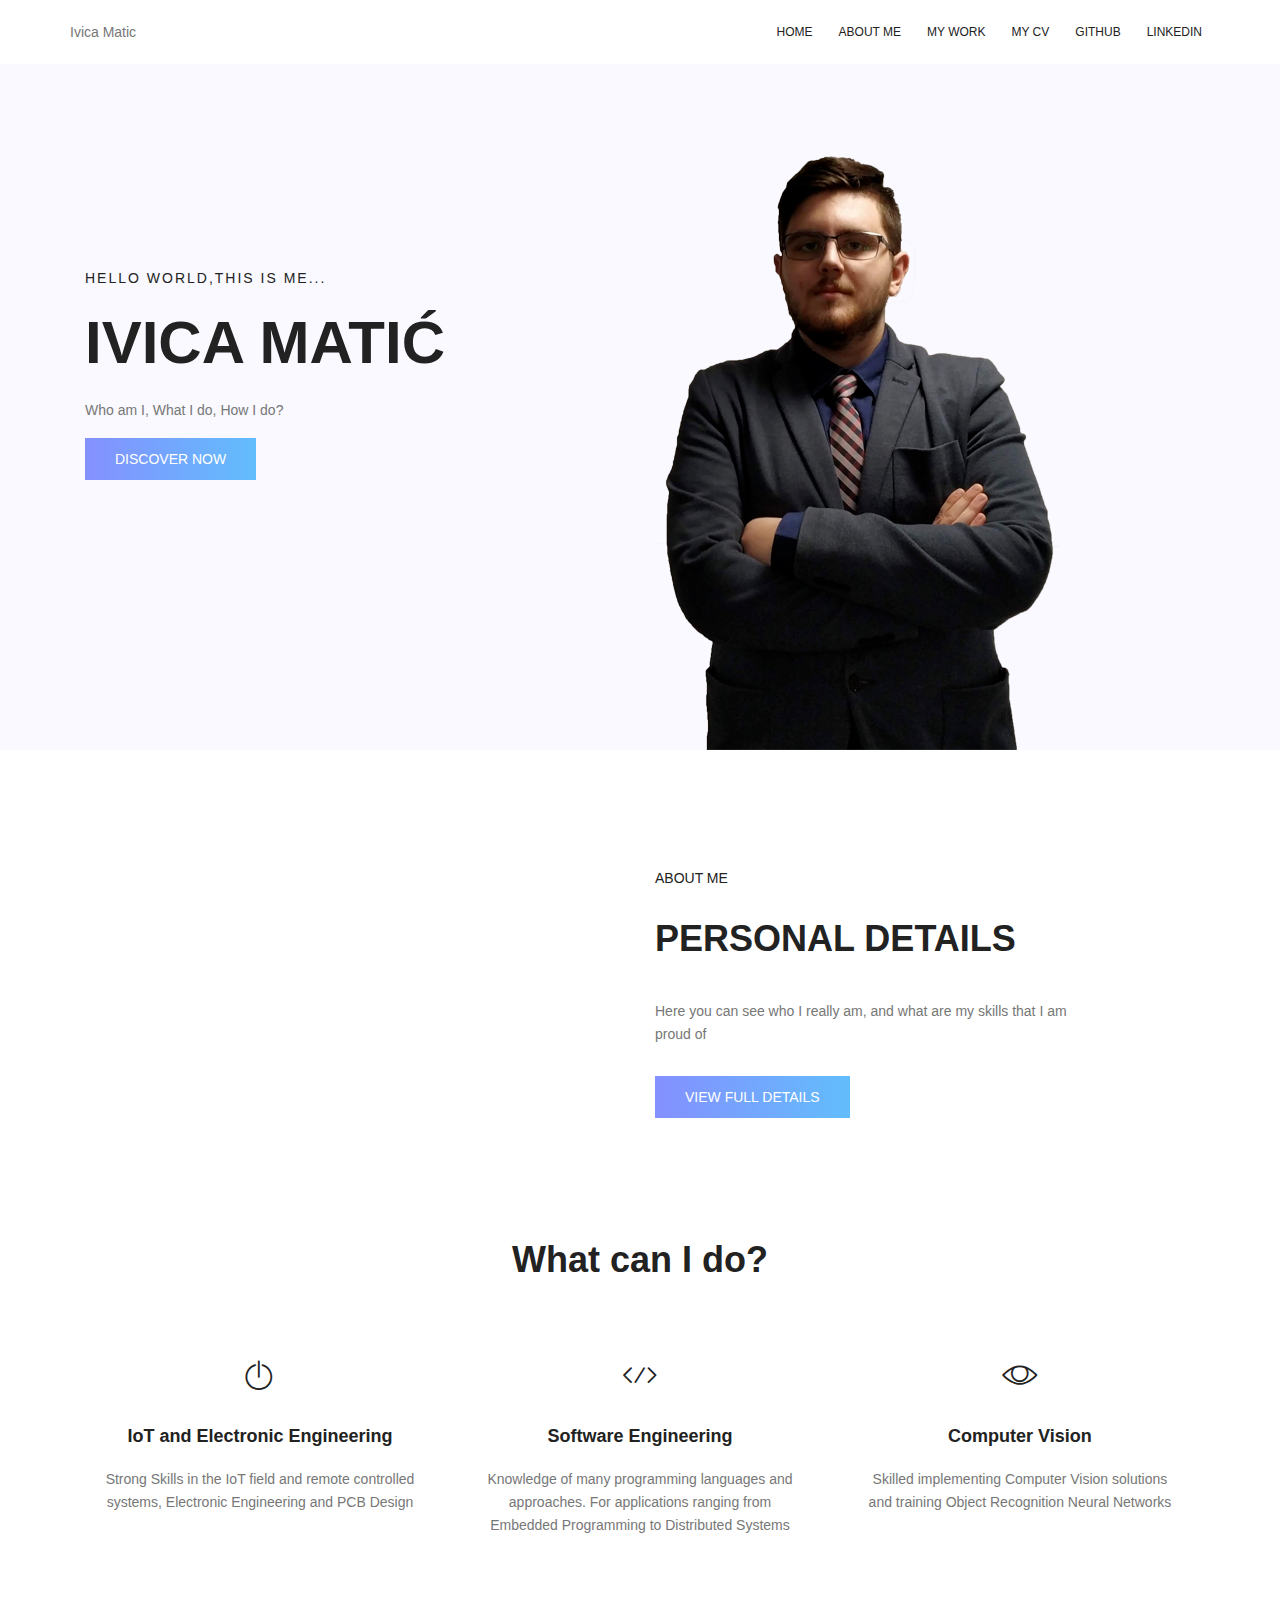
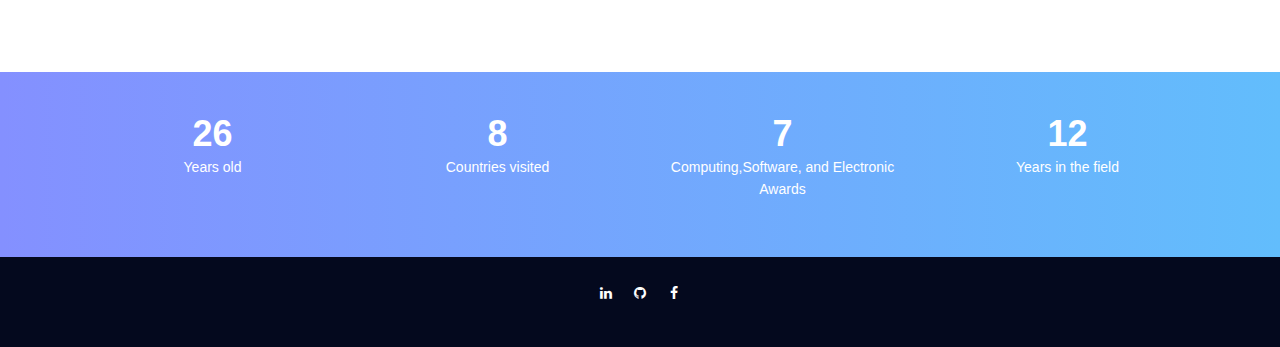
==== commit 87932e1d: "Updated content and fixed broken widgets" ====
--- a/index.html
+++ b/index.html
@@ -1,232 +1,238 @@
 <!DOCTYPE html>
 <html lang="zxx" class="no-js">
-    <head>
-        <!-- Mobile Specific Meta -->
-        <meta name="viewport" content="width=device-width, initial-scale=1, shrink-to-fit=no">
-        <!-- Favicon-->
-        <link rel="shortcut icon" href="./static/img/fav.png">
-        <!-- Author Meta -->
-        <meta name="author" content="colorlib">
-        <!-- Meta Description -->
-        <meta name="description" content="">
-        <!-- Meta Keyword -->
-        <meta name="keywords" content="">
-        <!-- meta character set -->
-        <meta charset="UTF-8">
-        <!-- Site Title -->
-        <title>Ivica Matic - Software Engineer</title>
-        <!--
-            CSS
-            ============================================= -->
-        <link rel="stylesheet" href="./static/css/linearicons.css">
-        <link rel="stylesheet" href="./static/css/font-awesome.min.css">
-        <link rel="stylesheet" href="./static/css/bootstrap.css">
-        <link rel="stylesheet" href="./static/css/magnific-popup.css">
-        <link rel="stylesheet" href="./static/css/nice-select.css">
-        <link rel="stylesheet" href="./static/css/animate.min.css">
-        <link rel="stylesheet" href="./static/css/owl.carousel.css">
-        <link rel="stylesheet" href="./static/css/main.css">
-        <link rel="stylesheet" href="./static/css/custom-css-override.css">
-    </head>
-    <body>
-        <!--Header start-->
-        <header id="header">
-            <div class="container main-menu">
-                <div class="row align-items-center justify-content-between d-flex">
-                    <div id="logo">
-                        <a href="./index.html" style="color: inherit;">Ivica Matic</a>
-                    </div>
-                    <nav id="nav-menu-container">
-                        <ul class="nav-menu">
-                            <li><a href="./index.html">Home</a></li>
-                            <li><a href="./about.html">About me</a></li>
-                            <li><a href="./mywork.html">My work</a></li>
-                            <li><a href="./media/uploads/cv.pdf">My CV</a></li>
-                            <li><a href="https://github.com/ivica3730k">Github</a></li>
-                            <li><a href="https://www.linkedin.com/in/matic-ivica/">LinkedIn</a></li>
-                        </ul>
-                    </nav>
-                    <!-- #nav-menu-container -->
-                </div>
+
+<head>
+  <meta name="google-site-verification" content="U90Isn4CrTP3WbNEObKYBsed8BqhXhIBnMdZuN_bvbE" />
+  <!-- Mobile Specific Meta -->
+  <meta name="viewport" content="width=device-width, initial-scale=1, shrink-to-fit=no">
+  <!-- Favicon-->
+  <link rel="shortcut icon" href="./static/img/fav.png">
+  <!-- Author Meta -->
+  <meta name="author" content="colorlib">
+  <!-- Meta Description -->
+  <meta name="description" content="">
+  <!-- Meta Keyword -->
+  <meta name="keywords" content="">
+  <!-- meta character set -->
+  <meta charset="UTF-8">
+  <!-- Site Title -->
+  <title>Ivica Matic - Software Engineer</title>
+  <!--
+      CSS
+      ============================================= -->
+  <link rel="stylesheet" href="./static/css/linearicons.css">
+  <link rel="stylesheet" href="./static/css/font-awesome.min.css">
+  <link rel="stylesheet" href="./static/css/bootstrap.css">
+  <link rel="stylesheet" href="./static/css/magnific-popup.css">
+  <link rel="stylesheet" href="./static/css/nice-select.css">
+  <link rel="stylesheet" href="./static/css/animate.min.css">
+  <link rel="stylesheet" href="./static/css/owl.carousel.css">
+  <link rel="stylesheet" href="./static/css/main.css">
+  <link rel="stylesheet" href="./static/css/custom-css-override.css">
+</head>
+
+<body>
+  <!--Header start-->
+  <header id="header">
+    <div class="container main-menu">
+      <div class="row align-items-center justify-content-between d-flex">
+        <div id="logo">
+          <a href="./index.html" style="color: inherit;">Ivica Matic</a>
+        </div>
+        <nav id="nav-menu-container">
+          <ul class="nav-menu">
+            <li><a href="./index.html">Home</a></li>
+            <li><a href="./about.html">About me</a></li>
+            <li><a href="./mywork.html">My work</a></li>
+            <li><a href="./media/uploads/cv.pdf">My CV</a></li>
+            <li><a href="https://github.com/ivica3730k">Github</a></li>
+            <li><a href="https://www.linkedin.com/in/matic-ivica/">LinkedIn</a></li>
+          </ul>
+        </nav>
+        <!-- #nav-menu-container -->
+      </div>
+    </div>
+  </header>
+  <!--Header-end-->
+  <!-- start banner Area -->
+  <section class="banner-area pt-0">
+    <div class="container pt-0">
+      <div class="d-md-none">
+        <!-- if it is small device -->
+        <div class="row  align-items-center justify-content-between">
+          <div class="col-lg-6 col-md-6 banner-left">
+            <h6>Hello world,this is me...</h6>
+            <h1>Ivica Matić</h1>
+            <p>
+              Who am I, What I do, How I do?
+            </p>
+          </div>
+        </div>
+      </div>
+      <div class="d-none d-md-block">
+        <!-- if it is not small device -->
+        <div class="row fullscreen align-items-center justify-content-between">
+          <div class="col-lg-6 col-md-6 banner-left">
+            <h6>Hello world,this is me...</h6>
+            <h1>Ivica Matić</h1>
+            <p>
+              Who am I, What I do, How I do?
+            </p>
+            <a href="./about.html" class="primary-btn text-uppercase">discover now</a>
+          </div>
+          <div class="col-lg-6 col-md-6 banner-right d-flex align-self-end">
+            <img class="img-fluid" src="./media/homeImg.png" alt="">
+          </div>
+        </div>
+      </div>
+  </section>
+  <!-- End banner Area -->
+  <!-- Start home-about Area -->
+  <section class="home-about-area">
+    <div class="container">
+      <div class="row align-items-center justify-content-between">
+        <div class="col-lg-6 col-md-6 home-about-left">
+          <div class="d-md-none">
+            <!-- if it is small device -->
+            <img class="img-fluid" src="./media/homeImg.png" alt="">
+          </div>
+          <div class="d-none d-md-block">
+            <!-- if it is not small device -->
+            <img class="img-fluid" src="./media/aboutimg.png" alt="">
+          </div>
+        </div>
+        <div class="col-lg-6 col-md-6 home-about-right">
+          <h6>About Me</h6>
+          <h1 class="text-uppercase">Personal Details</h1>
+          <p>
+            Here you can see who I really am, and what are my skills that I am proud of
+          </p>
+          <a href="/about" class="primary-btn text-uppercase">View Full Details</a>
+        </div>
+      </div>
+    </div>
+  </section>
+  <!-- End home-about Area -->
+  <!-- Start services Area -->
+  <section class="services-area">
+    <div class="container">
+      <div class="row d-flex justify-content-center">
+        <div class="menu-content  col-lg-7">
+          <div class="title text-center">
+            <h1 class="mb-10">What can I do?</h1>
+            <p></p>
+          </div>
+        </div>
+      </div>
+      <div class="row">
+        <div class="col-lg-4 col-md-6">
+          <div class="single-services">
+            <span class="lnr lnr-power-switch"></span>
+            <a href="#">
+              <h4>IoT and Electronic Engineering</h4>
+            </a>
+            <p>
+              Strong Skills in the IoT field and remote controlled systems, Electronic Engineering and PCB Design
+            </p>
+          </div>
+        </div>
+        <div class="col-lg-4 col-md-6">
+          <div class="single-services">
+            <span class="lnr lnr-code"></span>
+            <a href="#">
+              <h4>Software Engineering</h4>
+            </a>
+            <p>
+              Knowledge of many programming languages and approaches. For applications ranging from Embedded Programming
+              to Distributed Systems
+            </p>
+          </div>
+        </div>
+        <div class="col-lg-4 col-md-6">
+          <div class="single-services">
+            <span class="lnr lnr-eye"></span>
+            <a href="#">
+              <h4>Computer Vision</h4>
+            </a>
+            <p>
+              Skilled implementing Computer Vision solutions and training Object Recognition Neural Networks
+            </p>
+          </div>
+        </div>
+      </div>
+    </div>
+  </section>
+  <!-- End services Area -->
+  <!-- Start fact Area -->
+  <section class="facts-area pt-40 pb-40" id="facts-area" style="margin-bottom:0px;">
+    <div class="container">
+      <div class="row">
+        <div class="col-lg-3 col-md-6 single-fact">
+          <h1 class="counter" id="myage"></h1>
+          <p>Years old</p>
+        </div>
+        <div class="col-lg-3 col-md-6 single-fact">
+          <h1 class="counter">8</h1>
+          <p>Countries visited</p>
+        </div>
+        <div class="col-lg-3 col-md-6 single-fact">
+          <h1 class="counter">7</h1>
+          <p>Computing,Software, and Electronic Awards</p>
+        </div>
+        <div class="col-lg-3 col-md-6 single-fact">
+          <h1 class="counter" id="myexp"></h1>
+          <p>Years in the field</p>
+        </div>
+      </div>
+    </div>
+  </section>
+  <!-- end fact Area -->
+  <!-- start footer Area -->
+  <footer class="footer-area pt-20 pb-40">
+    <div class="container">
+      <div class="row justify-content-center text-center">
+        <div class="col-lg-2 col-md-6 col-sm-6 ">
+          <div class="single-footer-widget">
+            <div class="footer-social">
+              <a href="https://www.linkedin.com/in/matic-ivica/"><i class="fa fa-linkedin"></i></a>
+              <a href="https://github.com/ivica3730k"><i class="fa fa-github"></i></a>
+              <a href="https://www.facebook.com/ivica.matic.00"><i class="fa fa-facebook"></i></a>
             </div>
-        </header>
-        <!--Header-end-->
-        <!-- start banner Area -->
-        <section class="banner-area pt-0">
-            <div class="container pt-0">
-            <div class="d-md-none">
-                <!-- if it is small device -->
-                <div class="row  align-items-center justify-content-between">
-                    <div class="col-lg-6 col-md-6 banner-left">
-                        <h6>Hello world,this is me...</h6>
-                        <h1>Ivica Matić</h1>
-                        <p>
-                            Who am I, What I do, How I do?
-                        </p>
-                    </div>
-                </div>
-            </div>
-            <div class="d-none d-md-block">
-                <!-- if it is not small device -->
-                <div class="row fullscreen align-items-center justify-content-between">
-                    <div class="col-lg-6 col-md-6 banner-left">
-                        <h6>Hello world,this is me...</h6>
-                        <h1>Ivica Matić</h1>
-                        <p>
-                            Who am I, What I do, How I do?
-                        </p>
-                        <a href="./about.html" class="primary-btn text-uppercase">discover now</a>
-                    </div>
-                    <div class="col-lg-6 col-md-6 banner-right d-flex align-self-end">
-                        <img class="img-fluid" src="./media/homeImg.png" alt="">
-                    </div>
-                </div>
-            </div>
-        </section>
-        <!-- End banner Area -->
-        <!-- Start home-about Area -->
-        <section class="home-about-area">
-            <div class="container">
-                <div class="row align-items-center justify-content-between">
-                    <div class="col-lg-6 col-md-6 home-about-left">
-                        <div class="d-md-none">
-                            <!-- if it is small device -->
-                            <img class="img-fluid" src="./media/homeImg.png" alt="">
-                        </div>
-                        <div class="d-none d-md-block">
-                            <!-- if it is not small device -->
-                            <img class="img-fluid" src="./media/aboutimg.png" alt="">
-                        </div>
-                    </div>
-                    <div class="col-lg-6 col-md-6 home-about-right">
-                        <h1 class="text-uppercase">About Me</h1>
-                        <a href="/about" class="primary-btn text-uppercase">View Full Details</a>
-                    </div>
-                </div>
-            </div>
-        </section>
-        <!-- End home-about Area -->
-        <!-- Start services Area -->
-        <section class="services-area">
-            <div class="container">
-                <div class="row d-flex justify-content-center">
-                    <div class="menu-content  col-lg-7">
-                        <div class="title text-center">
-                            <h1 class="mb-10">What can I do?</h1>
-                            <p></p>
-                        </div>
-                    </div>
-                </div>
-                <div class="row">
-                    <div class="col-lg-4 col-md-6">
-                        <div class="single-services">
-                            <span class="lnr lnr-power-switch"></span>
-                            <a href="#">
-                                <h4>IoT</h4>
-                            </a>
-                            <p>
-                                Strong Skills in the IoT field
-                            </p>
-                        </div>
-                    </div>
-                    <div class="col-lg-4 col-md-6">
-                        <div class="single-services">
-                            <span class="lnr lnr-code"></span>
-                            <a href="#">
-                                <h4>Programming</h4>
-                            </a>
-                            <p>
-                                Experience using many programming languages
-                            </p>
-                        </div>
-                    </div>
-                    <div class="col-lg-4 col-md-6">
-                        <div class="single-services">
-                            <span class="lnr lnr-eye"></span>
-                            <a href="#">
-                                <h4>Computer Vision</h4>
-                            </a>
-                            <p>
-                                Skilled implementing Computer Vision solutions
-                            </p>
-                        </div>
-                    </div>
-                </div>
-            </div>
-        </section>
-        <!-- End services Area -->
-        <!-- Start fact Area -->
-        <!--
-            <section class="facts-area pt-40 pb-40" id="facts-area" style="margin-bottom:0px;">
-            
-              <div class="container">
-                <div class="row">
-                  <div class="col-lg-3 col-md-6 single-fact">
-                    <h1 class="counter" id="myage"></h1>
-                    <p>Years old</p>
-                  </div>
-            
-                  <div class="col-lg-3 col-md-6 single-fact">
-                    <h1 class="counter">8</h1>
-                    <p>Countries visited</p>
-                  </div>
-            
-                  <div class="col-lg-3 col-md-6 single-fact">
-                    <h1 class="counter">7</h1>
-                    <p>Computing,Software, and Electronic Awards</p>
-                  </div>
-            
-                  <div class="col-lg-3 col-md-6 single-fact">
-                    <h1 class="counter">20</h1>
-                    <p>Personal projects</p>
-                  </div>
-                </div>
-              </div>
-            
-            </section>
-            -->
-        <!-- end fact Area -->
-        <!-- start footer Area -->
-        <footer class="footer-area pt-20 pb-40">
-            <div class="container">
-                <div class="row justify-content-center text-center">
-                    <div class="col-lg-2 col-md-6 col-sm-6 ">
-                        <div class="single-footer-widget">
-                            <div class="footer-social">
-                                <a href="https://www.linkedin.com/in/matic-ivica/"><i class="fa fa-linkedin"></i></a>
-                                <a href="https://github.com/ivica3730k"><i class="fa fa-github"></i></a>
-                                <a href="https://www.facebook.com/ivica.matic.00"><i class="fa fa-facebook"></i></a>
-                            </div>
-                        </div>
-                    </div>
-                </div>
-            </div>
-        </footer>
-        <!-- End footer Area -->
-        <script src="./static/js/vendor/jquery-2.2.4.min.js"></script>
-        <script>
-            $(document).ready(function () {
-              var bday = new Date("May 22,2000").getFullYear();
-              var today = new Date().getFullYear();
-              var age = today - bday;
-              document.getElementById("myage").innerHTML = age;
-            });
-        </script>
-        <script src="./static/js/popper.min.js"></script>
-        <script src="./static/js/vendor/bootstrap.min.js"></script>
-        <script src="./static/js/easing.min.js"></script>
-        <script src="./static/js/hoverIntent.js"></script>
-        <script src="./static/js/superfish.min.js"></script>
-        <script src="./static/js/jquery.ajaxchimp.min.js"></script>
-        <script src="./static/js/jquery.magnific-popup.min.js"></script>
-        <script src="./static/js/jquery.tabs.min.js"></script>
-        <script src="./static/js/jquery.nice-select.min.js"></script>
-        <script src="./static/js/isotope.pkgd.min.js"></script>
-        <script src="./static/js/waypoints.min.js"></script>
-        <script src="./static/js/jquery.counterup.min.js"></script>
-        <script src="./static/js/simple-skillbar.js"></script>
-        <script src="./static/js/owl.carousel.min.js"></script>
-        <script src="./static/js/mail-script.js"></script>
-        <script src="./static/js/main.js"></script>
-    </body>
+          </div>
+        </div>
+      </div>
+    </div>
+  </footer>
+  <!-- End footer Area -->
+  <script src="./static/js/vendor/jquery-2.2.4.min.js"></script>
+  <script>
+    $(document).ready(function () {
+      var bday = new Date("May 22,2000").getFullYear();
+      var today = new Date().getFullYear();
+      var age = today - bday;
+      document.getElementById("myage").innerHTML = age;
+      var bday = new Date("May 22,2014").getFullYear();
+      var today = new Date().getFullYear();
+      var age = today - bday;
+      document.getElementById("myexp").innerHTML = age;
+    });
+  </script>
+  <script src="./static/js/popper.min.js"></script>
+  <script src="./static/js/vendor/bootstrap.min.js"></script>
+  <script src="./static/js/easing.min.js"></script>
+  <script src="./static/js/hoverIntent.js"></script>
+  <script src="./static/js/superfish.min.js"></script>
+  <script src="./static/js/jquery.ajaxchimp.min.js"></script>
+  <script src="./static/js/jquery.magnific-popup.min.js"></script>
+  <script src="./static/js/jquery.tabs.min.js"></script>
+  <script src="./static/js/jquery.nice-select.min.js"></script>
+  <script src="./static/js/isotope.pkgd.min.js"></script>
+  <script src="./static/js/waypoints.min.js"></script>
+  <script src="./static/js/jquery.counterup.min.js"></script>
+  <script src="./static/js/simple-skillbar.js"></script>
+  <script src="./static/js/owl.carousel.min.js"></script>
+  <script src="./static/js/mail-script.js"></script>
+  <script src="./static/js/main.js"></script>
+</body>
+
 </html>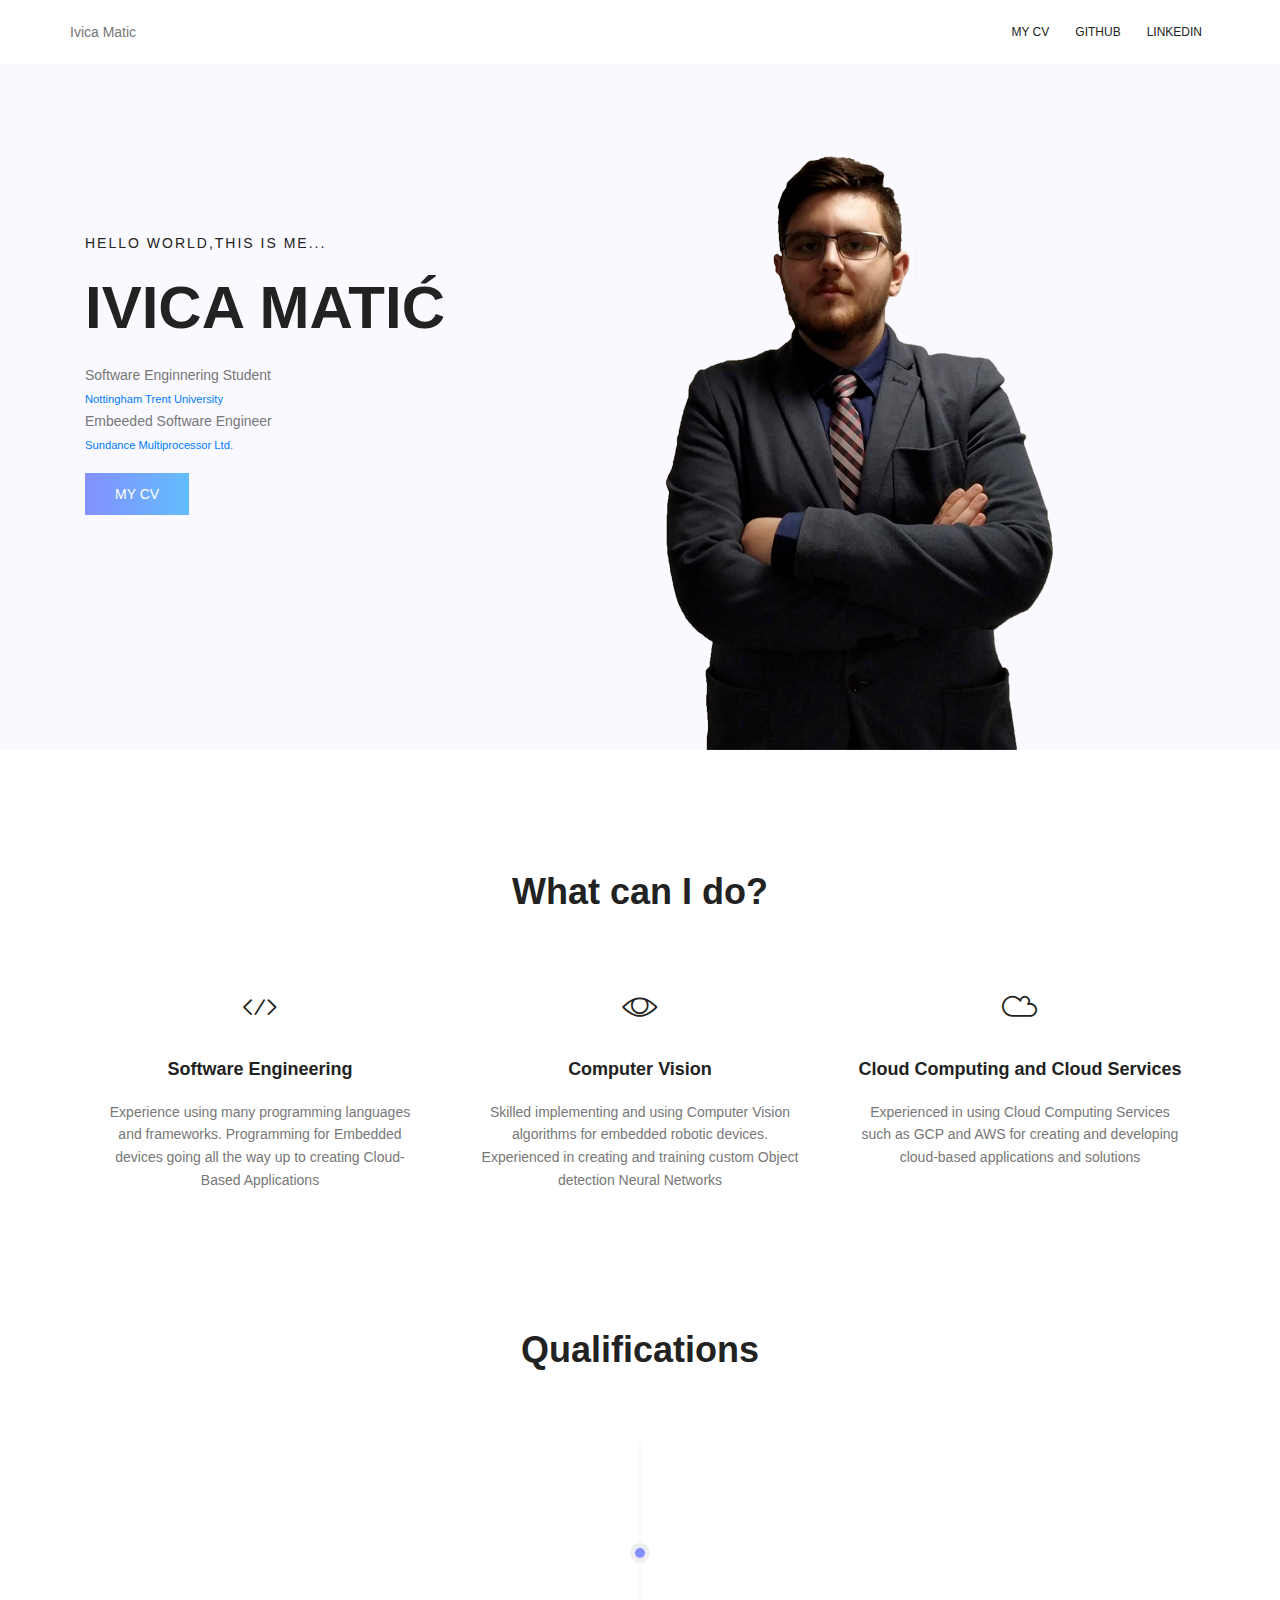
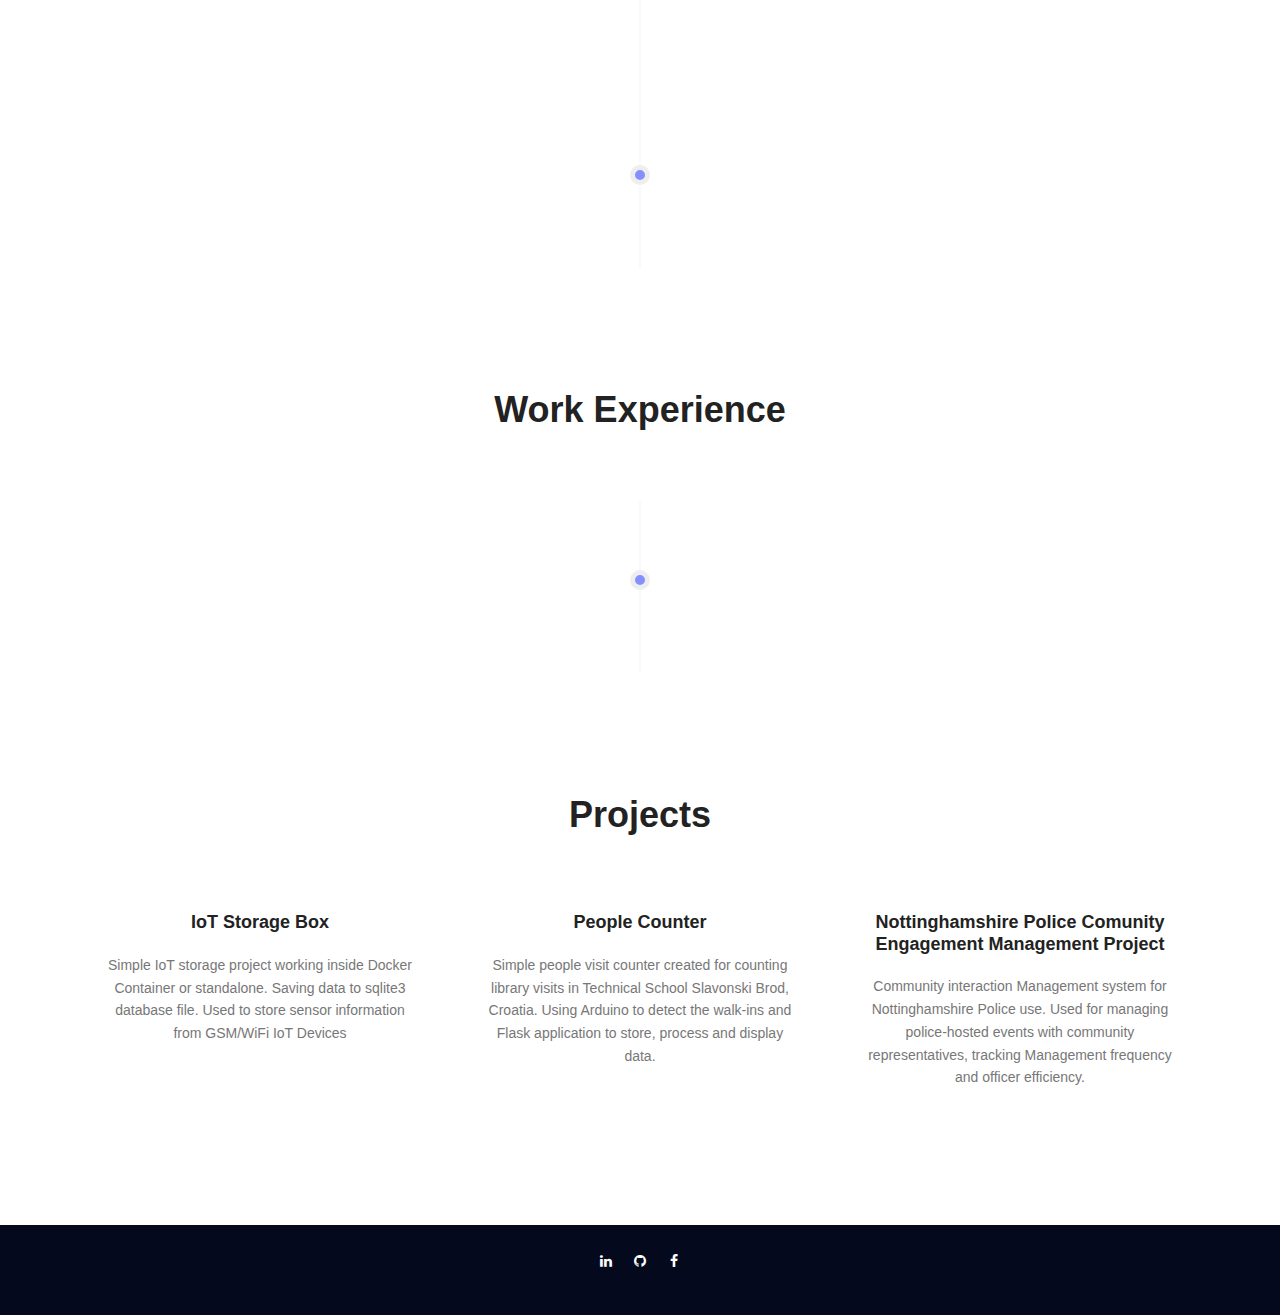
==== commit 8abd3564: "Merge pull request #1 from ivica3730k/rewrite" ====
--- a/index.html
+++ b/index.html
@@ -2,237 +2,287 @@
 <html lang="zxx" class="no-js">
 
 <head>
-  <meta name="google-site-verification" content="U90Isn4CrTP3WbNEObKYBsed8BqhXhIBnMdZuN_bvbE" />
-  <!-- Mobile Specific Meta -->
-  <meta name="viewport" content="width=device-width, initial-scale=1, shrink-to-fit=no">
-  <!-- Favicon-->
-  <link rel="shortcut icon" href="./static/img/fav.png">
-  <!-- Author Meta -->
-  <meta name="author" content="colorlib">
-  <!-- Meta Description -->
-  <meta name="description" content="">
-  <!-- Meta Keyword -->
-  <meta name="keywords" content="">
-  <!-- meta character set -->
-  <meta charset="UTF-8">
-  <!-- Site Title -->
-  <title>Ivica Matic - Software Engineer</title>
-  <!--
-      CSS
-      ============================================= -->
-  <link rel="stylesheet" href="./static/css/linearicons.css">
-  <link rel="stylesheet" href="./static/css/font-awesome.min.css">
-  <link rel="stylesheet" href="./static/css/bootstrap.css">
-  <link rel="stylesheet" href="./static/css/magnific-popup.css">
-  <link rel="stylesheet" href="./static/css/nice-select.css">
-  <link rel="stylesheet" href="./static/css/animate.min.css">
-  <link rel="stylesheet" href="./static/css/owl.carousel.css">
-  <link rel="stylesheet" href="./static/css/main.css">
-  <link rel="stylesheet" href="./static/css/custom-css-override.css">
+    <meta name="google-site-verification" content="U90Isn4CrTP3WbNEObKYBsed8BqhXhIBnMdZuN_bvbE" />
+    <!-- Mobile Specific Meta -->
+    <meta name="viewport" content="width=device-width, initial-scale=1, shrink-to-fit=no">
+    <!-- Favicon-->
+    <link rel="shortcut icon" href="./static/img/fav.png">
+    <!-- Author Meta -->
+    <meta name="author" content="colorlib">
+    <!-- Meta Description -->
+    <meta name="description" content="">
+    <!-- Meta Keyword -->
+    <meta name="keywords" content="">
+    <!-- meta character set -->
+    <meta charset="UTF-8">
+    <!-- Site Title -->
+    <title>Ivica Matic - Software Engineer</title>
+    <!--
+         CSS
+         ============================================= -->
+    <link rel="stylesheet" href="./static/css/linearicons.css">
+    <link rel="stylesheet" href="./static/css/font-awesome.min.css">
+    <link rel="stylesheet" href="./static/css/bootstrap.css">
+    <link rel="stylesheet" href="./static/css/magnific-popup.css">
+    <link rel="stylesheet" href="./static/css/nice-select.css">
+    <link rel="stylesheet" href="./static/css/animate.min.css">
+    <link rel="stylesheet" href="./static/css/owl.carousel.css">
+    <link rel="stylesheet" href="./static/css/main.css">
+    <link rel="stylesheet" href="./static/css/custom-css-override.css">
 </head>
 
 <body>
-  <!--Header start-->
-  <header id="header">
-    <div class="container main-menu">
-      <div class="row align-items-center justify-content-between d-flex">
-        <div id="logo">
-          <a href="./index.html" style="color: inherit;">Ivica Matic</a>
-        </div>
-        <nav id="nav-menu-container">
-          <ul class="nav-menu">
-            <li><a href="./index.html">Home</a></li>
-            <li><a href="./about.html">About me</a></li>
-            <li><a href="./mywork.html">My work</a></li>
-            <li><a href="./media/uploads/cv.pdf">My CV</a></li>
-            <li><a href="https://github.com/ivica3730k">Github</a></li>
-            <li><a href="https://www.linkedin.com/in/matic-ivica/">LinkedIn</a></li>
-          </ul>
-        </nav>
-        <!-- #nav-menu-container -->
-      </div>
-    </div>
-  </header>
-  <!--Header-end-->
-  <!-- start banner Area -->
-  <section class="banner-area pt-0">
-    <div class="container pt-0">
-      <div class="d-md-none">
-        <!-- if it is small device -->
-        <div class="row  align-items-center justify-content-between">
-          <div class="col-lg-6 col-md-6 banner-left">
-            <h6>Hello world,this is me...</h6>
-            <h1>Ivica Matić</h1>
-            <p>
-              Who am I, What I do, How I do?
-            </p>
-          </div>
-        </div>
-      </div>
-      <div class="d-none d-md-block">
-        <!-- if it is not small device -->
-        <div class="row fullscreen align-items-center justify-content-between">
-          <div class="col-lg-6 col-md-6 banner-left">
-            <h6>Hello world,this is me...</h6>
-            <h1>Ivica Matić</h1>
-            <p>
-              Who am I, What I do, How I do?
-            </p>
-            <a href="./about.html" class="primary-btn text-uppercase">discover now</a>
-          </div>
-          <div class="col-lg-6 col-md-6 banner-right d-flex align-self-end">
-            <img class="img-fluid" src="./media/homeImg.png" alt="">
-          </div>
-        </div>
-      </div>
-  </section>
-  <!-- End banner Area -->
-  <!-- Start home-about Area -->
-  <section class="home-about-area">
-    <div class="container">
-      <div class="row align-items-center justify-content-between">
-        <div class="col-lg-6 col-md-6 home-about-left">
-          <div class="d-md-none">
-            <!-- if it is small device -->
-            <img class="img-fluid" src="./media/homeImg.png" alt="">
-          </div>
-          <div class="d-none d-md-block">
-            <!-- if it is not small device -->
-            <img class="img-fluid" src="./media/aboutimg.png" alt="">
-          </div>
-        </div>
-        <div class="col-lg-6 col-md-6 home-about-right">
-          <h6>About Me</h6>
-          <h1 class="text-uppercase">Personal Details</h1>
-          <p>
-            Here you can see who I really am, and what are my skills that I am proud of
-          </p>
-          <a href="/about" class="primary-btn text-uppercase">View Full Details</a>
-        </div>
-      </div>
-    </div>
-  </section>
-  <!-- End home-about Area -->
-  <!-- Start services Area -->
-  <section class="services-area">
-    <div class="container">
-      <div class="row d-flex justify-content-center">
-        <div class="menu-content  col-lg-7">
-          <div class="title text-center">
-            <h1 class="mb-10">What can I do?</h1>
-            <p></p>
-          </div>
-        </div>
-      </div>
-      <div class="row">
-        <div class="col-lg-4 col-md-6">
-          <div class="single-services">
-            <span class="lnr lnr-power-switch"></span>
-            <a href="#">
-              <h4>IoT and Electronic Engineering</h4>
-            </a>
-            <p>
-              Strong Skills in the IoT field and remote controlled systems, Electronic Engineering and PCB Design
-            </p>
-          </div>
-        </div>
-        <div class="col-lg-4 col-md-6">
-          <div class="single-services">
-            <span class="lnr lnr-code"></span>
-            <a href="#">
-              <h4>Software Engineering</h4>
-            </a>
-            <p>
-              Knowledge of many programming languages and approaches. For applications ranging from Embedded Programming
-              to Distributed Systems
-            </p>
-          </div>
-        </div>
-        <div class="col-lg-4 col-md-6">
-          <div class="single-services">
-            <span class="lnr lnr-eye"></span>
-            <a href="#">
-              <h4>Computer Vision</h4>
-            </a>
-            <p>
-              Skilled implementing Computer Vision solutions and training Object Recognition Neural Networks
-            </p>
-          </div>
-        </div>
-      </div>
-    </div>
-  </section>
-  <!-- End services Area -->
-  <!-- Start fact Area -->
-  <section class="facts-area pt-40 pb-40" id="facts-area" style="margin-bottom:0px;">
-    <div class="container">
-      <div class="row">
-        <div class="col-lg-3 col-md-6 single-fact">
-          <h1 class="counter" id="myage"></h1>
-          <p>Years old</p>
-        </div>
-        <div class="col-lg-3 col-md-6 single-fact">
-          <h1 class="counter">8</h1>
-          <p>Countries visited</p>
-        </div>
-        <div class="col-lg-3 col-md-6 single-fact">
-          <h1 class="counter">7</h1>
-          <p>Computing,Software, and Electronic Awards</p>
-        </div>
-        <div class="col-lg-3 col-md-6 single-fact">
-          <h1 class="counter" id="myexp"></h1>
-          <p>Years in the field</p>
-        </div>
-      </div>
-    </div>
-  </section>
-  <!-- end fact Area -->
-  <!-- start footer Area -->
-  <footer class="footer-area pt-20 pb-40">
-    <div class="container">
-      <div class="row justify-content-center text-center">
-        <div class="col-lg-2 col-md-6 col-sm-6 ">
-          <div class="single-footer-widget">
-            <div class="footer-social">
-              <a href="https://www.linkedin.com/in/matic-ivica/"><i class="fa fa-linkedin"></i></a>
-              <a href="https://github.com/ivica3730k"><i class="fa fa-github"></i></a>
-              <a href="https://www.facebook.com/ivica.matic.00"><i class="fa fa-facebook"></i></a>
-            </div>
-          </div>
-        </div>
-      </div>
-    </div>
-  </footer>
-  <!-- End footer Area -->
-  <script src="./static/js/vendor/jquery-2.2.4.min.js"></script>
-  <script>
-    $(document).ready(function () {
-      var bday = new Date("May 22,2000").getFullYear();
-      var today = new Date().getFullYear();
-      var age = today - bday;
-      document.getElementById("myage").innerHTML = age;
-      var bday = new Date("May 22,2014").getFullYear();
-      var today = new Date().getFullYear();
-      var age = today - bday;
-      document.getElementById("myexp").innerHTML = age;
-    });
-  </script>
-  <script src="./static/js/popper.min.js"></script>
-  <script src="./static/js/vendor/bootstrap.min.js"></script>
-  <script src="./static/js/easing.min.js"></script>
-  <script src="./static/js/hoverIntent.js"></script>
-  <script src="./static/js/superfish.min.js"></script>
-  <script src="./static/js/jquery.ajaxchimp.min.js"></script>
-  <script src="./static/js/jquery.magnific-popup.min.js"></script>
-  <script src="./static/js/jquery.tabs.min.js"></script>
-  <script src="./static/js/jquery.nice-select.min.js"></script>
-  <script src="./static/js/isotope.pkgd.min.js"></script>
-  <script src="./static/js/waypoints.min.js"></script>
-  <script src="./static/js/jquery.counterup.min.js"></script>
-  <script src="./static/js/simple-skillbar.js"></script>
-  <script src="./static/js/owl.carousel.min.js"></script>
-  <script src="./static/js/mail-script.js"></script>
-  <script src="./static/js/main.js"></script>
+    <!--Header start-->
+    <header id="header">
+        <div class="container main-menu">
+            <div class="row align-items-center justify-content-between d-flex">
+                <div id="logo">
+                    <a href="./index.html" style="color: inherit;">Ivica Matic</a>
+                </div>
+                <nav id="nav-menu-container">
+                    <ul class="nav-menu">
+                        <li><a href="./media/uploads/cv.pdf">My CV</a></li>
+                        <li><a href="https://github.com/ivica3730k">Github</a></li>
+                        <li><a href="https://www.linkedin.com/in/matic-ivica/">LinkedIn</a></li>
+                    </ul>
+                </nav>
+                <!-- #nav-menu-container -->
+            </div>
+        </div>
+    </header>
+    <!--Header-end-->
+    <!-- start banner Area -->
+    <section class="banner-area pt-0">
+        <div class="container pt-0">
+            <div class="d-md-none">
+                <!-- if it is small device -->
+                <div class="row  align-items-center justify-content-between">
+                    <div class="col-lg-6 col-md-6 banner-left">
+                        <h6>Hello world,this is me...</h6>
+                        <h1>Ivica Matić</h1>
+                        <p>
+                            Who am I, What I do, How I do?
+                        </p>
+                    </div>
+                </div>
+            </div>
+            <div class="d-none d-md-block">
+                <!-- if it is not small device -->
+                <div class="row fullscreen align-items-center justify-content-between">
+                    <div class="col-lg-6 col-md-6 banner-left">
+                        <h6>Hello world,this is me...</h6>
+                        <h1>Ivica Matić</h1>
+                        <p>
+                            Software Enginnering Student<br> <small> <a href="https://www.ntu.ac.uk">Nottingham Trent University</a>
+              </small>
+                            <br> Embeeded Software Engineer<br> <small> <a href="https://www.sundance.com">Sundance Multiprocessor Ltd.</a>
+              </small>
+                        </p>
+                        <a href="./media/uploads/cv.pdf" class="primary-btn text-uppercase">My CV</a>
+
+                    </div>
+                    <div class="col-lg-6 col-md-6 banner-right d-flex align-self-end">
+                        <img class="img-fluid" src="./media/homeImg.png" alt="">
+                    </div>
+                </div>
+            </div>
+    </section>
+    <!-- End banner Area -->
+    <!-- Start services Area -->
+    <section class="services-area">
+        <div class="container">
+            <div class="row d-flex justify-content-center">
+                <div class="menu-content  col-lg-7">
+                    <div class="title text-center">
+                        <h1 class="mb-10">What can I do?</h1>
+                        <p></p>
+                    </div>
+                </div>
+            </div>
+            <div class="row">
+                <div class="col-lg-4 col-md-6">
+                    <div class="single-services">
+                        <span class="lnr lnr-code"></span>
+                        <a href="#">
+                            <h4>Software Engineering</h4>
+                        </a>
+                        <p>
+                            Experience using many programming languages and frameworks. Programming for Embedded devices going all the way up to creating Cloud-Based Applications
+                        </p>
+                    </div>
+                </div>
+                <div class="col-lg-4 col-md-6">
+                    <div class="single-services">
+                        <span class="lnr lnr-eye"></span>
+                        <a href="#">
+                            <h4>Computer Vision</h4>
+                        </a>
+                        <p>
+                            Skilled implementing and using Computer Vision algorithms for embedded robotic devices. Experienced in creating and training custom Object detection Neural Networks
+                        </p>
+                    </div>
+                </div>
+                <div class="col-lg-4 col-md-6">
+                    <div class="single-services">
+                        <span class="lnr lnr-cloud"></span>
+                        <a href="#">
+                            <h4>Cloud Computing and Cloud Services</h4>
+                        </a>
+                        <p>
+                            Experienced in using Cloud Computing Services such as GCP and AWS for creating and developing cloud-based applications and solutions
+                        </p>
+                    </div>
+                </div>
+            </div>
+        </div>
+    </section>
+    <!-- End services Area -->
+    <!-- Start timeline Area -->
+    <section class="timeline">
+        <div class="text-center">
+            <div class="menu-content pb-60">
+                <div class="title text-center">
+                    <h1 class="mb-10">Qualifications</h1>
+                </div>
+            </div>
+        </div>
+        <ul>
+            <li>
+                <div class="content">
+                    <h4>
+                        <time>BSc (Hons) Software Engineer</time>
+                    </h4>
+                    <p style="text-align: center;">
+                        Nottingham Trent University <br>
+                        <a href="https://www.ntu.ac.uk">www.ntu.ac.uk</a>
+                        <br>Current student
+                        <br> September,2018 - Present
+                    </p>
+                    <p style="text-align: center;">&nbsp;</p>
+                </div>
+            </li>
+            <li>
+                <div class="content">
+                    <h4>
+                        <time>Computer Technician</time>
+                    </h4>
+                    <p style="text-align: center;">
+                        Technical School Slavonski Brod <br>
+                        <a href="https://tssb.hr">www.tssb.hr</a>
+                        <br>September,2014 - May,2018
+                    </p>
+                </div>
+            </li>
+        </ul>
+    </section>
+    <!-- End timeline Area -->
+    <!-- Start timeline Area -->
+    <section class="timeline">
+        <div class="text-center">
+            <div class="menu-content pb-60">
+                <div class="title text-center">
+                    <h1 class="mb-10">Work Experience</h1>
+                </div>
+            </div>
+        </div>
+        <ul>
+            <li>
+                <div class="content">
+                    <h4>
+                        <time>Design Engineer</time>
+                        <br>
+
+                    </h4>
+                    <p style="text-align: center;">
+                        Sundance Multiprocessor Technology Ltd. <br>
+                        <a href="https://www.sundance.com">www.sundance.com</a>
+                        <br>May,2020 - Present
+                    </p>
+                </div>
+            </li>
+        </ul>
+    </section>
+    <!-- End timeline Area -->
+    <!-- Start services Area -->
+    <section class="services-area">
+        <div class="container">
+            <div class="row d-flex justify-content-center">
+                <div class="menu-content  col-lg-7">
+                    <div class="title text-center">
+                        <h1 class="mb-10">Projects</h1>
+                        <p></p>
+                    </div>
+                </div>
+            </div>
+            <div class="row">
+                <div class="col-lg-4 col-md-6">
+                    <div class="single-services">
+                        <a href="https://github.com/ivica3730k/IoT-Storage-Box">
+                            <h4>IoT Storage Box</h4>
+                        </a>
+                        <p>
+                            Simple IoT storage project working inside Docker Container or standalone. Saving data to sqlite3 database file. Used to store sensor information from GSM/WiFi IoT Devices
+                        </p>
+                    </div>
+                </div>
+                <div class="col-lg-4 col-md-6">
+                    <div class="single-services">
+                        <a href="https://github.com/ivica3730k/New-People-Counter">
+                            <h4>People Counter</h4>
+                        </a>
+                        <p>
+                            Simple people visit counter created for counting library visits in Technical School Slavonski Brod, Croatia. Using Arduino to detect the walk-ins and Flask application to store, process and display data.
+                        </p>
+                    </div>
+                </div>
+                <div class="col-lg-4 col-md-6">
+                    <div class="single-services">
+                        <a href="#">
+                            <h4>Nottinghamshire Police Comunity Engagement Management Project</h4>
+                        </a>
+                        <p>
+                            Community interaction Management system for Nottinghamshire Police use. Used for managing police-hosted events with community representatives, tracking Management frequency and officer efficiency.
+                        </p>
+                    </div>
+                </div>
+            </div>
+        </div>
+    </section>
+    <!-- End services Area -->
+    <!-- start footer Area -->
+    <footer class="footer-area pt-20 pb-40">
+        <div class="container">
+            <div class="row justify-content-center text-center">
+                <div class="col-lg-2 col-md-6 col-sm-6 ">
+                    <div class="single-footer-widget">
+                        <div class="footer-social">
+                            <a href="https://www.linkedin.com/in/matic-ivica/"><i class="fa fa-linkedin"></i></a>
+                            <a href="https://github.com/ivica3730k"><i class="fa fa-github"></i></a>
+                            <a href="https://www.facebook.com/ivica.matic.00"><i class="fa fa-facebook"></i></a>
+                        </div>
+                    </div>
+                </div>
+            </div>
+        </div>
+    </footer>
+    <!-- End footer Area -->
+    <script src="./static/js/vendor/jquery-2.2.4.min.js"></script>
+    <script src="./static/js/popper.min.js"></script>
+    <script src="./static/js/vendor/bootstrap.min.js"></script>
+    <script src="./static/js/easing.min.js"></script>
+    <script src="./static/js/hoverIntent.js"></script>
+    <script src="./static/js/superfish.min.js"></script>
+    <script src="./static/js/jquery.ajaxchimp.min.js"></script>
+    <script src="./static/js/jquery.magnific-popup.min.js"></script>
+    <script src="./static/js/jquery.tabs.min.js"></script>
+    <script src="./static/js/jquery.nice-select.min.js"></script>
+    <script src="./static/js/isotope.pkgd.min.js"></script>
+    <script src="./static/js/waypoints.min.js"></script>
+    <script src="./static/js/jquery.counterup.min.js"></script>
+    <script src="./static/js/simple-skillbar.js"></script>
+    <script src="./static/js/owl.carousel.min.js"></script>
+    <script src="./static/js/mail-script.js"></script>
+    <script src="./static/js/main.js"></script>
 </body>
 
 </html>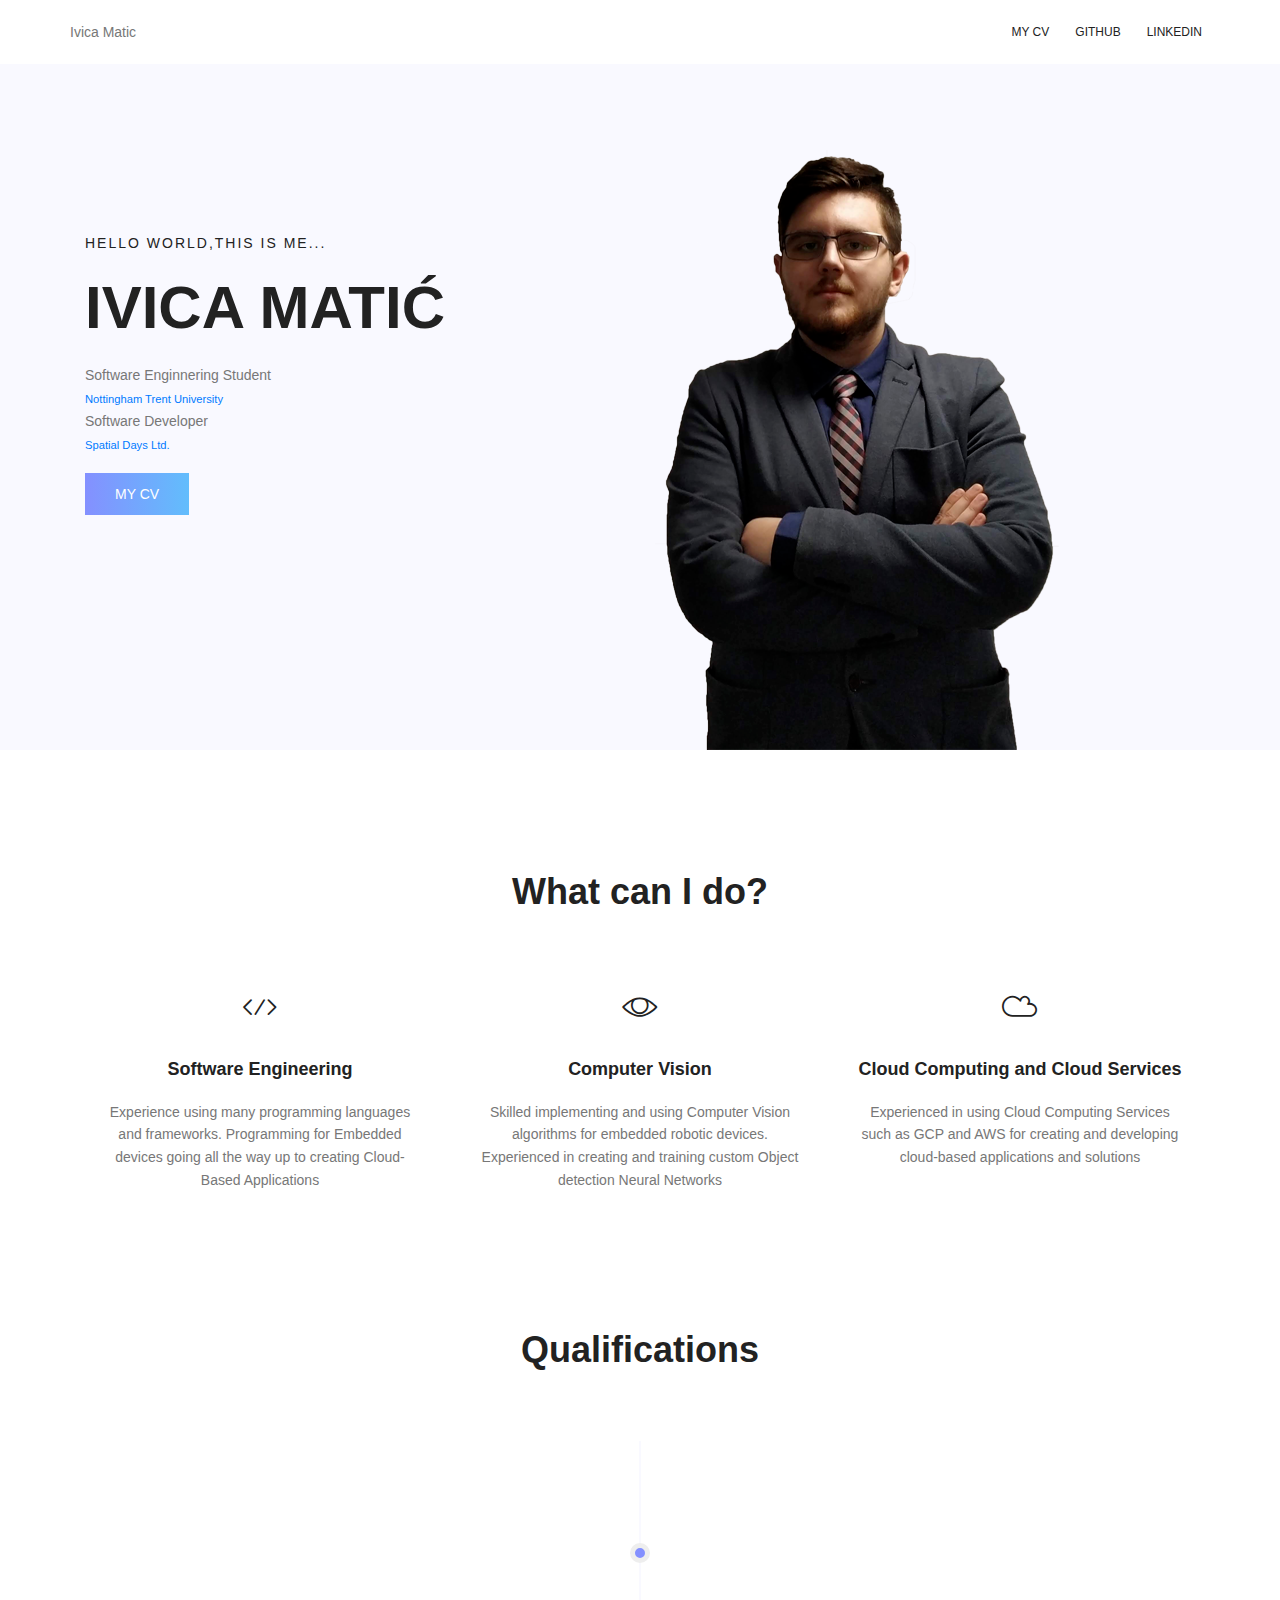
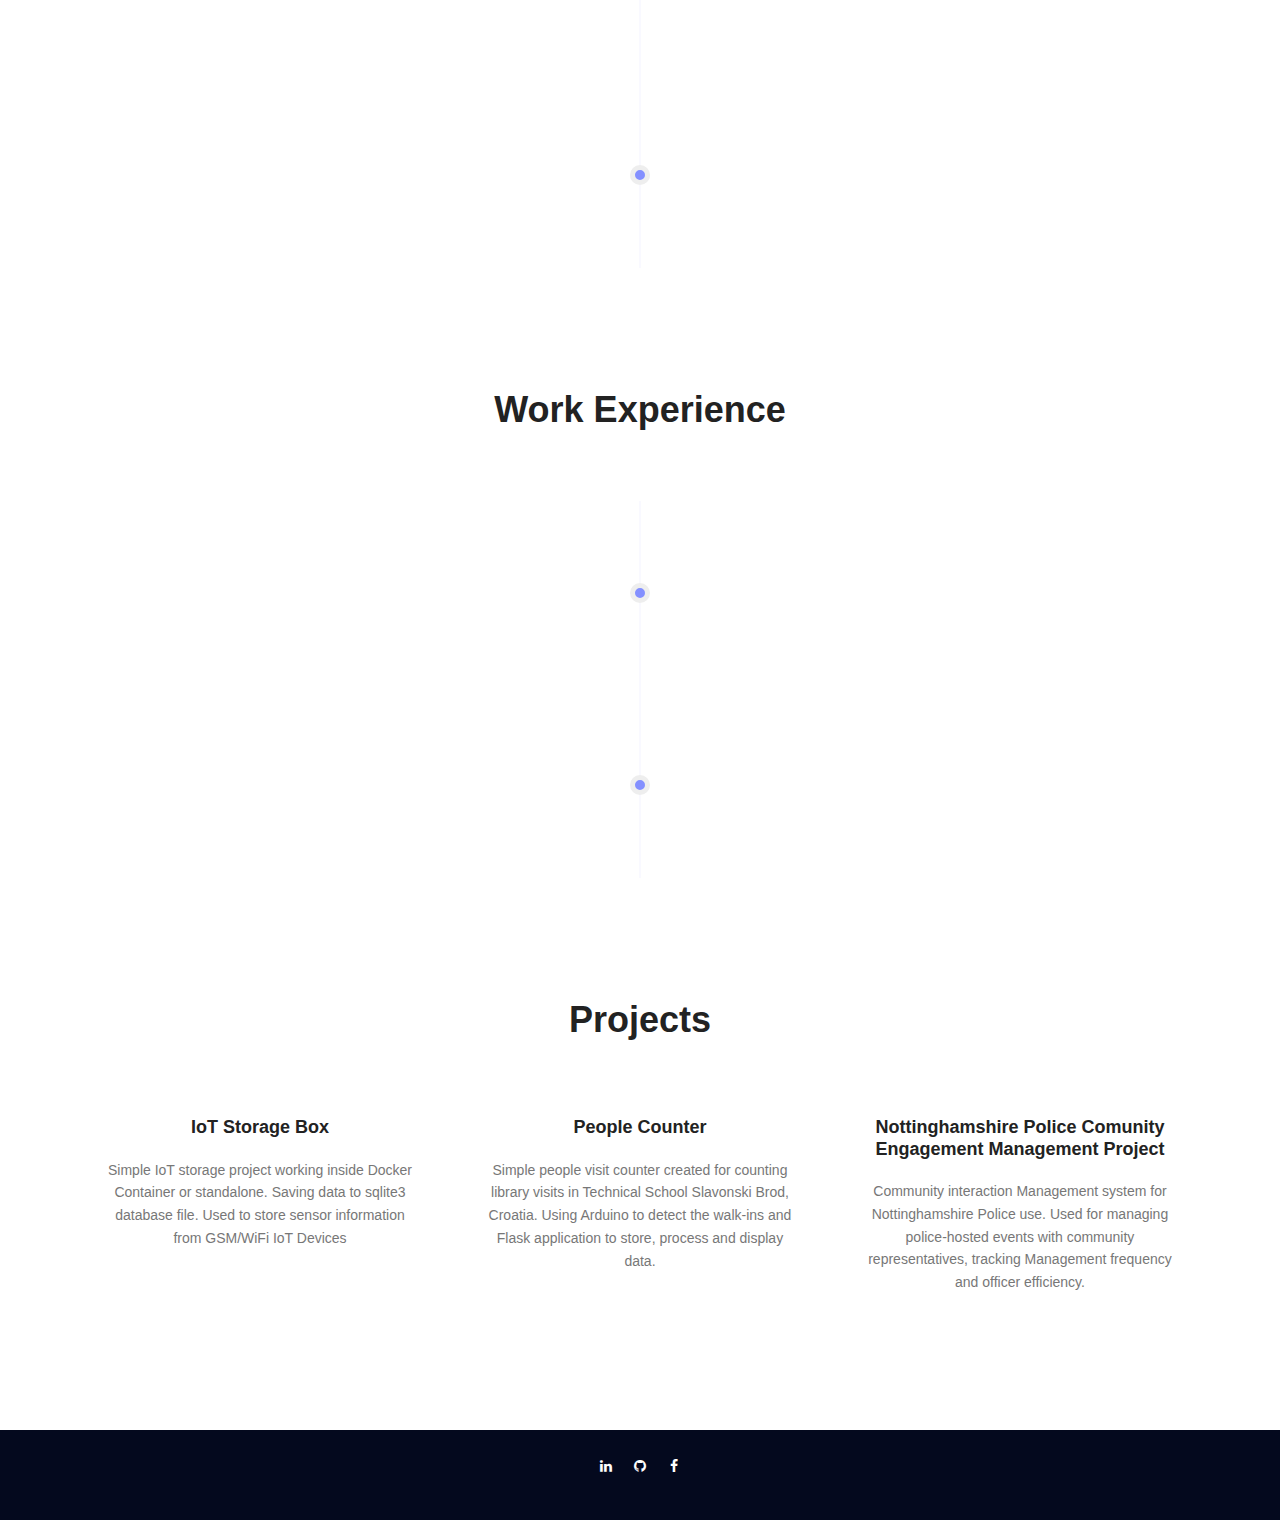
==== commit 09eb1213: "Updated workplace" ====
--- a/index.html
+++ b/index.html
@@ -2,287 +2,308 @@
 <html lang="zxx" class="no-js">
 
 <head>
-    <meta name="google-site-verification" content="U90Isn4CrTP3WbNEObKYBsed8BqhXhIBnMdZuN_bvbE" />
-    <!-- Mobile Specific Meta -->
-    <meta name="viewport" content="width=device-width, initial-scale=1, shrink-to-fit=no">
-    <!-- Favicon-->
-    <link rel="shortcut icon" href="./static/img/fav.png">
-    <!-- Author Meta -->
-    <meta name="author" content="colorlib">
-    <!-- Meta Description -->
-    <meta name="description" content="">
-    <!-- Meta Keyword -->
-    <meta name="keywords" content="">
-    <!-- meta character set -->
-    <meta charset="UTF-8">
-    <!-- Site Title -->
-    <title>Ivica Matic - Software Engineer</title>
-    <!--
+  <meta name="google-site-verification" content="U90Isn4CrTP3WbNEObKYBsed8BqhXhIBnMdZuN_bvbE" />
+  <!-- Mobile Specific Meta -->
+  <meta name="viewport" content="width=device-width, initial-scale=1, shrink-to-fit=no">
+  <!-- Favicon-->
+  <link rel="shortcut icon" href="./static/img/fav.png">
+  <!-- Author Meta -->
+  <meta name="author" content="colorlib">
+  <!-- Meta Description -->
+  <meta name="description" content="">
+  <!-- Meta Keyword -->
+  <meta name="keywords" content="">
+  <!-- meta character set -->
+  <meta charset="UTF-8">
+  <!-- Site Title -->
+  <title>Ivica Matic - Software Engineer</title>
+  <!--
          CSS
          ============================================= -->
-    <link rel="stylesheet" href="./static/css/linearicons.css">
-    <link rel="stylesheet" href="./static/css/font-awesome.min.css">
-    <link rel="stylesheet" href="./static/css/bootstrap.css">
-    <link rel="stylesheet" href="./static/css/magnific-popup.css">
-    <link rel="stylesheet" href="./static/css/nice-select.css">
-    <link rel="stylesheet" href="./static/css/animate.min.css">
-    <link rel="stylesheet" href="./static/css/owl.carousel.css">
-    <link rel="stylesheet" href="./static/css/main.css">
-    <link rel="stylesheet" href="./static/css/custom-css-override.css">
+  <link rel="stylesheet" href="./static/css/linearicons.css">
+  <link rel="stylesheet" href="./static/css/font-awesome.min.css">
+  <link rel="stylesheet" href="./static/css/bootstrap.css">
+  <link rel="stylesheet" href="./static/css/magnific-popup.css">
+  <link rel="stylesheet" href="./static/css/nice-select.css">
+  <link rel="stylesheet" href="./static/css/animate.min.css">
+  <link rel="stylesheet" href="./static/css/owl.carousel.css">
+  <link rel="stylesheet" href="./static/css/main.css">
+  <link rel="stylesheet" href="./static/css/custom-css-override.css">
 </head>
 
 <body>
-    <!--Header start-->
-    <header id="header">
-        <div class="container main-menu">
-            <div class="row align-items-center justify-content-between d-flex">
-                <div id="logo">
-                    <a href="./index.html" style="color: inherit;">Ivica Matic</a>
-                </div>
-                <nav id="nav-menu-container">
-                    <ul class="nav-menu">
-                        <li><a href="./media/uploads/cv.pdf">My CV</a></li>
-                        <li><a href="https://github.com/ivica3730k">Github</a></li>
-                        <li><a href="https://www.linkedin.com/in/matic-ivica/">LinkedIn</a></li>
-                    </ul>
-                </nav>
-                <!-- #nav-menu-container -->
+  <!--Header start-->
+  <header id="header">
+    <div class="container main-menu">
+      <div class="row align-items-center justify-content-between d-flex">
+        <div id="logo">
+          <a href="./index.html" style="color: inherit;">Ivica Matic</a>
+        </div>
+        <nav id="nav-menu-container">
+          <ul class="nav-menu">
+            <li><a href="./media/uploads/cv.pdf">My CV</a></li>
+            <li><a href="https://github.com/ivica3730k">Github</a></li>
+            <li><a href="https://www.linkedin.com/in/matic-ivica/">LinkedIn</a></li>
+          </ul>
+        </nav>
+        <!-- #nav-menu-container -->
+      </div>
+    </div>
+  </header>
+  <!--Header-end-->
+  <!-- start banner Area -->
+  <section class="banner-area pt-0">
+    <div class="container pt-0">
+      <div class="d-md-none">
+        <!-- if it is small device -->
+        <div class="row  align-items-center justify-content-between">
+          <div class="col-lg-6 col-md-6 banner-left">
+            <h6>Hello world,this is me...</h6>
+            <h1>Ivica Matić</h1>
+            <p>
+              Who am I, What I do, How I do?
+            </p>
+          </div>
+        </div>
+      </div>
+      <div class="d-none d-md-block">
+        <!-- if it is not small device -->
+        <div class="row fullscreen align-items-center justify-content-between">
+          <div class="col-lg-6 col-md-6 banner-left">
+            <h6>Hello world,this is me...</h6>
+            <h1>Ivica Matić</h1>
+            <p>
+              Software Enginnering Student<br> <small> <a href="https://www.ntu.ac.uk">Nottingham Trent University</a>
+              </small>
+              <br> Software Developer<br> <small> <a href="https://www.spatialdays.com">Spatial Days
+                  Ltd.</a>
+              </small>
+            </p>
+            <a href="./media/uploads/cv.pdf" class="primary-btn text-uppercase">My CV</a>
+
+          </div>
+          <div class="col-lg-6 col-md-6 banner-right d-flex align-self-end">
+            <img class="img-fluid" src="./media/homeImg.png" alt="">
+          </div>
+        </div>
+      </div>
+  </section>
+  <!-- End banner Area -->
+  <!-- Start services Area -->
+  <section class="services-area">
+    <div class="container">
+      <div class="row d-flex justify-content-center">
+        <div class="menu-content  col-lg-7">
+          <div class="title text-center">
+            <h1 class="mb-10">What can I do?</h1>
+            <p></p>
+          </div>
+        </div>
+      </div>
+      <div class="row">
+        <div class="col-lg-4 col-md-6">
+          <div class="single-services">
+            <span class="lnr lnr-code"></span>
+            <a href="#">
+              <h4>Software Engineering</h4>
+            </a>
+            <p>
+              Experience using many programming languages and frameworks. Programming for Embedded devices going all the
+              way up to creating Cloud-Based Applications
+            </p>
+          </div>
+        </div>
+        <div class="col-lg-4 col-md-6">
+          <div class="single-services">
+            <span class="lnr lnr-eye"></span>
+            <a href="#">
+              <h4>Computer Vision</h4>
+            </a>
+            <p>
+              Skilled implementing and using Computer Vision algorithms for embedded robotic devices. Experienced in
+              creating and training custom Object detection Neural Networks
+            </p>
+          </div>
+        </div>
+        <div class="col-lg-4 col-md-6">
+          <div class="single-services">
+            <span class="lnr lnr-cloud"></span>
+            <a href="#">
+              <h4>Cloud Computing and Cloud Services</h4>
+            </a>
+            <p>
+              Experienced in using Cloud Computing Services such as GCP and AWS for creating and developing cloud-based
+              applications and solutions
+            </p>
+          </div>
+        </div>
+      </div>
+    </div>
+  </section>
+  <!-- End services Area -->
+  <!-- Start timeline Area -->
+  <section class="timeline">
+    <div class="text-center">
+      <div class="menu-content pb-60">
+        <div class="title text-center">
+          <h1 class="mb-10">Qualifications</h1>
+        </div>
+      </div>
+    </div>
+    <ul>
+      <li>
+        <div class="content">
+          <h4>
+            <time>BSc (Hons) Software Engineer</time>
+          </h4>
+          <p style="text-align: center;">
+            Nottingham Trent University <br>
+            <a href="https://www.ntu.ac.uk">www.ntu.ac.uk</a>
+            <br>Current student
+            <br> September,2018 - Present
+          </p>
+          <p style="text-align: center;">&nbsp;</p>
+        </div>
+      </li>
+      <li>
+        <div class="content">
+          <h4>
+            <time>Computer Technician</time>
+          </h4>
+          <p style="text-align: center;">
+            Technical School Slavonski Brod <br>
+            <a href="https://tssb.hr">www.tssb.hr</a>
+            <br>September,2014 - May,2018
+          </p>
+        </div>
+      </li>
+    </ul>
+  </section>
+  <!-- End timeline Area -->
+  <!-- Start timeline Area -->
+  <section class="timeline">
+    <div class="text-center">
+      <div class="menu-content pb-60">
+        <div class="title text-center">
+          <h1 class="mb-10">Work Experience</h1>
+        </div>
+      </div>
+    </div>
+    <ul>
+      <li>
+        <div class="content">
+          <h4>
+            <time>Software Developer</time>
+            <br>
+
+          </h4>
+          <p style="text-align: center;">
+            Spatial Days Ltd. <br>
+            <a href="https://www.spatialdays.com">www.spatialdays.com</a>
+            <br>May,2022
+          </p>
+        </div>
+      </li>
+      <li>
+        <div class="content">
+          <h4>
+            <time>Software Engineer</time>
+            <br>
+
+          </h4>
+          <p style="text-align: center;">
+            Sundance Multiprocessor Technology Ltd. <br>
+            <a href="https://www.sundance.com">www.sundance.com</a>
+            <br>May,2020 - April,2022
+          </p>
+        </div>
+      </li>
+    </ul>
+  </section>
+  <!-- End timeline Area -->
+  <!-- Start services Area -->
+  <section class="services-area">
+    <div class="container">
+      <div class="row d-flex justify-content-center">
+        <div class="menu-content  col-lg-7">
+          <div class="title text-center">
+            <h1 class="mb-10">Projects</h1>
+            <p></p>
+          </div>
+        </div>
+      </div>
+      <div class="row">
+        <div class="col-lg-4 col-md-6">
+          <div class="single-services">
+            <a href="https://github.com/ivica3730k/IoT-Storage-Box">
+              <h4>IoT Storage Box</h4>
+            </a>
+            <p>
+              Simple IoT storage project working inside Docker Container or standalone. Saving data to sqlite3 database
+              file. Used to store sensor information from GSM/WiFi IoT Devices
+            </p>
+          </div>
+        </div>
+        <div class="col-lg-4 col-md-6">
+          <div class="single-services">
+            <a href="https://github.com/ivica3730k/New-People-Counter">
+              <h4>People Counter</h4>
+            </a>
+            <p>
+              Simple people visit counter created for counting library visits in Technical School Slavonski Brod,
+              Croatia. Using Arduino to detect the walk-ins and Flask application to store, process and display data.
+            </p>
+          </div>
+        </div>
+        <div class="col-lg-4 col-md-6">
+          <div class="single-services">
+            <a href="#">
+              <h4>Nottinghamshire Police Comunity Engagement Management Project</h4>
+            </a>
+            <p>
+              Community interaction Management system for Nottinghamshire Police use. Used for managing police-hosted
+              events with community representatives, tracking Management frequency and officer efficiency.
+            </p>
+          </div>
+        </div>
+      </div>
+    </div>
+  </section>
+  <!-- End services Area -->
+  <!-- start footer Area -->
+  <footer class="footer-area pt-20 pb-40">
+    <div class="container">
+      <div class="row justify-content-center text-center">
+        <div class="col-lg-2 col-md-6 col-sm-6 ">
+          <div class="single-footer-widget">
+            <div class="footer-social">
+              <a href="https://www.linkedin.com/in/matic-ivica/"><i class="fa fa-linkedin"></i></a>
+              <a href="https://github.com/ivica3730k"><i class="fa fa-github"></i></a>
+              <a href="https://www.facebook.com/ivica.matic.00"><i class="fa fa-facebook"></i></a>
             </div>
-        </div>
-    </header>
-    <!--Header-end-->
-    <!-- start banner Area -->
-    <section class="banner-area pt-0">
-        <div class="container pt-0">
-            <div class="d-md-none">
-                <!-- if it is small device -->
-                <div class="row  align-items-center justify-content-between">
-                    <div class="col-lg-6 col-md-6 banner-left">
-                        <h6>Hello world,this is me...</h6>
-                        <h1>Ivica Matić</h1>
-                        <p>
-                            Who am I, What I do, How I do?
-                        </p>
-                    </div>
-                </div>
-            </div>
-            <div class="d-none d-md-block">
-                <!-- if it is not small device -->
-                <div class="row fullscreen align-items-center justify-content-between">
-                    <div class="col-lg-6 col-md-6 banner-left">
-                        <h6>Hello world,this is me...</h6>
-                        <h1>Ivica Matić</h1>
-                        <p>
-                            Software Enginnering Student<br> <small> <a href="https://www.ntu.ac.uk">Nottingham Trent University</a>
-              </small>
-                            <br> Embeeded Software Engineer<br> <small> <a href="https://www.sundance.com">Sundance Multiprocessor Ltd.</a>
-              </small>
-                        </p>
-                        <a href="./media/uploads/cv.pdf" class="primary-btn text-uppercase">My CV</a>
-
-                    </div>
-                    <div class="col-lg-6 col-md-6 banner-right d-flex align-self-end">
-                        <img class="img-fluid" src="./media/homeImg.png" alt="">
-                    </div>
-                </div>
-            </div>
-    </section>
-    <!-- End banner Area -->
-    <!-- Start services Area -->
-    <section class="services-area">
-        <div class="container">
-            <div class="row d-flex justify-content-center">
-                <div class="menu-content  col-lg-7">
-                    <div class="title text-center">
-                        <h1 class="mb-10">What can I do?</h1>
-                        <p></p>
-                    </div>
-                </div>
-            </div>
-            <div class="row">
-                <div class="col-lg-4 col-md-6">
-                    <div class="single-services">
-                        <span class="lnr lnr-code"></span>
-                        <a href="#">
-                            <h4>Software Engineering</h4>
-                        </a>
-                        <p>
-                            Experience using many programming languages and frameworks. Programming for Embedded devices going all the way up to creating Cloud-Based Applications
-                        </p>
-                    </div>
-                </div>
-                <div class="col-lg-4 col-md-6">
-                    <div class="single-services">
-                        <span class="lnr lnr-eye"></span>
-                        <a href="#">
-                            <h4>Computer Vision</h4>
-                        </a>
-                        <p>
-                            Skilled implementing and using Computer Vision algorithms for embedded robotic devices. Experienced in creating and training custom Object detection Neural Networks
-                        </p>
-                    </div>
-                </div>
-                <div class="col-lg-4 col-md-6">
-                    <div class="single-services">
-                        <span class="lnr lnr-cloud"></span>
-                        <a href="#">
-                            <h4>Cloud Computing and Cloud Services</h4>
-                        </a>
-                        <p>
-                            Experienced in using Cloud Computing Services such as GCP and AWS for creating and developing cloud-based applications and solutions
-                        </p>
-                    </div>
-                </div>
-            </div>
-        </div>
-    </section>
-    <!-- End services Area -->
-    <!-- Start timeline Area -->
-    <section class="timeline">
-        <div class="text-center">
-            <div class="menu-content pb-60">
-                <div class="title text-center">
-                    <h1 class="mb-10">Qualifications</h1>
-                </div>
-            </div>
-        </div>
-        <ul>
-            <li>
-                <div class="content">
-                    <h4>
-                        <time>BSc (Hons) Software Engineer</time>
-                    </h4>
-                    <p style="text-align: center;">
-                        Nottingham Trent University <br>
-                        <a href="https://www.ntu.ac.uk">www.ntu.ac.uk</a>
-                        <br>Current student
-                        <br> September,2018 - Present
-                    </p>
-                    <p style="text-align: center;">&nbsp;</p>
-                </div>
-            </li>
-            <li>
-                <div class="content">
-                    <h4>
-                        <time>Computer Technician</time>
-                    </h4>
-                    <p style="text-align: center;">
-                        Technical School Slavonski Brod <br>
-                        <a href="https://tssb.hr">www.tssb.hr</a>
-                        <br>September,2014 - May,2018
-                    </p>
-                </div>
-            </li>
-        </ul>
-    </section>
-    <!-- End timeline Area -->
-    <!-- Start timeline Area -->
-    <section class="timeline">
-        <div class="text-center">
-            <div class="menu-content pb-60">
-                <div class="title text-center">
-                    <h1 class="mb-10">Work Experience</h1>
-                </div>
-            </div>
-        </div>
-        <ul>
-            <li>
-                <div class="content">
-                    <h4>
-                        <time>Design Engineer</time>
-                        <br>
-
-                    </h4>
-                    <p style="text-align: center;">
-                        Sundance Multiprocessor Technology Ltd. <br>
-                        <a href="https://www.sundance.com">www.sundance.com</a>
-                        <br>May,2020 - Present
-                    </p>
-                </div>
-            </li>
-        </ul>
-    </section>
-    <!-- End timeline Area -->
-    <!-- Start services Area -->
-    <section class="services-area">
-        <div class="container">
-            <div class="row d-flex justify-content-center">
-                <div class="menu-content  col-lg-7">
-                    <div class="title text-center">
-                        <h1 class="mb-10">Projects</h1>
-                        <p></p>
-                    </div>
-                </div>
-            </div>
-            <div class="row">
-                <div class="col-lg-4 col-md-6">
-                    <div class="single-services">
-                        <a href="https://github.com/ivica3730k/IoT-Storage-Box">
-                            <h4>IoT Storage Box</h4>
-                        </a>
-                        <p>
-                            Simple IoT storage project working inside Docker Container or standalone. Saving data to sqlite3 database file. Used to store sensor information from GSM/WiFi IoT Devices
-                        </p>
-                    </div>
-                </div>
-                <div class="col-lg-4 col-md-6">
-                    <div class="single-services">
-                        <a href="https://github.com/ivica3730k/New-People-Counter">
-                            <h4>People Counter</h4>
-                        </a>
-                        <p>
-                            Simple people visit counter created for counting library visits in Technical School Slavonski Brod, Croatia. Using Arduino to detect the walk-ins and Flask application to store, process and display data.
-                        </p>
-                    </div>
-                </div>
-                <div class="col-lg-4 col-md-6">
-                    <div class="single-services">
-                        <a href="#">
-                            <h4>Nottinghamshire Police Comunity Engagement Management Project</h4>
-                        </a>
-                        <p>
-                            Community interaction Management system for Nottinghamshire Police use. Used for managing police-hosted events with community representatives, tracking Management frequency and officer efficiency.
-                        </p>
-                    </div>
-                </div>
-            </div>
-        </div>
-    </section>
-    <!-- End services Area -->
-    <!-- start footer Area -->
-    <footer class="footer-area pt-20 pb-40">
-        <div class="container">
-            <div class="row justify-content-center text-center">
-                <div class="col-lg-2 col-md-6 col-sm-6 ">
-                    <div class="single-footer-widget">
-                        <div class="footer-social">
-                            <a href="https://www.linkedin.com/in/matic-ivica/"><i class="fa fa-linkedin"></i></a>
-                            <a href="https://github.com/ivica3730k"><i class="fa fa-github"></i></a>
-                            <a href="https://www.facebook.com/ivica.matic.00"><i class="fa fa-facebook"></i></a>
-                        </div>
-                    </div>
-                </div>
-            </div>
-        </div>
-    </footer>
-    <!-- End footer Area -->
-    <script src="./static/js/vendor/jquery-2.2.4.min.js"></script>
-    <script src="./static/js/popper.min.js"></script>
-    <script src="./static/js/vendor/bootstrap.min.js"></script>
-    <script src="./static/js/easing.min.js"></script>
-    <script src="./static/js/hoverIntent.js"></script>
-    <script src="./static/js/superfish.min.js"></script>
-    <script src="./static/js/jquery.ajaxchimp.min.js"></script>
-    <script src="./static/js/jquery.magnific-popup.min.js"></script>
-    <script src="./static/js/jquery.tabs.min.js"></script>
-    <script src="./static/js/jquery.nice-select.min.js"></script>
-    <script src="./static/js/isotope.pkgd.min.js"></script>
-    <script src="./static/js/waypoints.min.js"></script>
-    <script src="./static/js/jquery.counterup.min.js"></script>
-    <script src="./static/js/simple-skillbar.js"></script>
-    <script src="./static/js/owl.carousel.min.js"></script>
-    <script src="./static/js/mail-script.js"></script>
-    <script src="./static/js/main.js"></script>
+          </div>
+        </div>
+      </div>
+    </div>
+  </footer>
+  <!-- End footer Area -->
+  <script src="./static/js/vendor/jquery-2.2.4.min.js"></script>
+  <script src="./static/js/popper.min.js"></script>
+  <script src="./static/js/vendor/bootstrap.min.js"></script>
+  <script src="./static/js/easing.min.js"></script>
+  <script src="./static/js/hoverIntent.js"></script>
+  <script src="./static/js/superfish.min.js"></script>
+  <script src="./static/js/jquery.ajaxchimp.min.js"></script>
+  <script src="./static/js/jquery.magnific-popup.min.js"></script>
+  <script src="./static/js/jquery.tabs.min.js"></script>
+  <script src="./static/js/jquery.nice-select.min.js"></script>
+  <script src="./static/js/isotope.pkgd.min.js"></script>
+  <script src="./static/js/waypoints.min.js"></script>
+  <script src="./static/js/jquery.counterup.min.js"></script>
+  <script src="./static/js/simple-skillbar.js"></script>
+  <script src="./static/js/owl.carousel.min.js"></script>
+  <script src="./static/js/mail-script.js"></script>
+  <script src="./static/js/main.js"></script>
 </body>
 
 </html>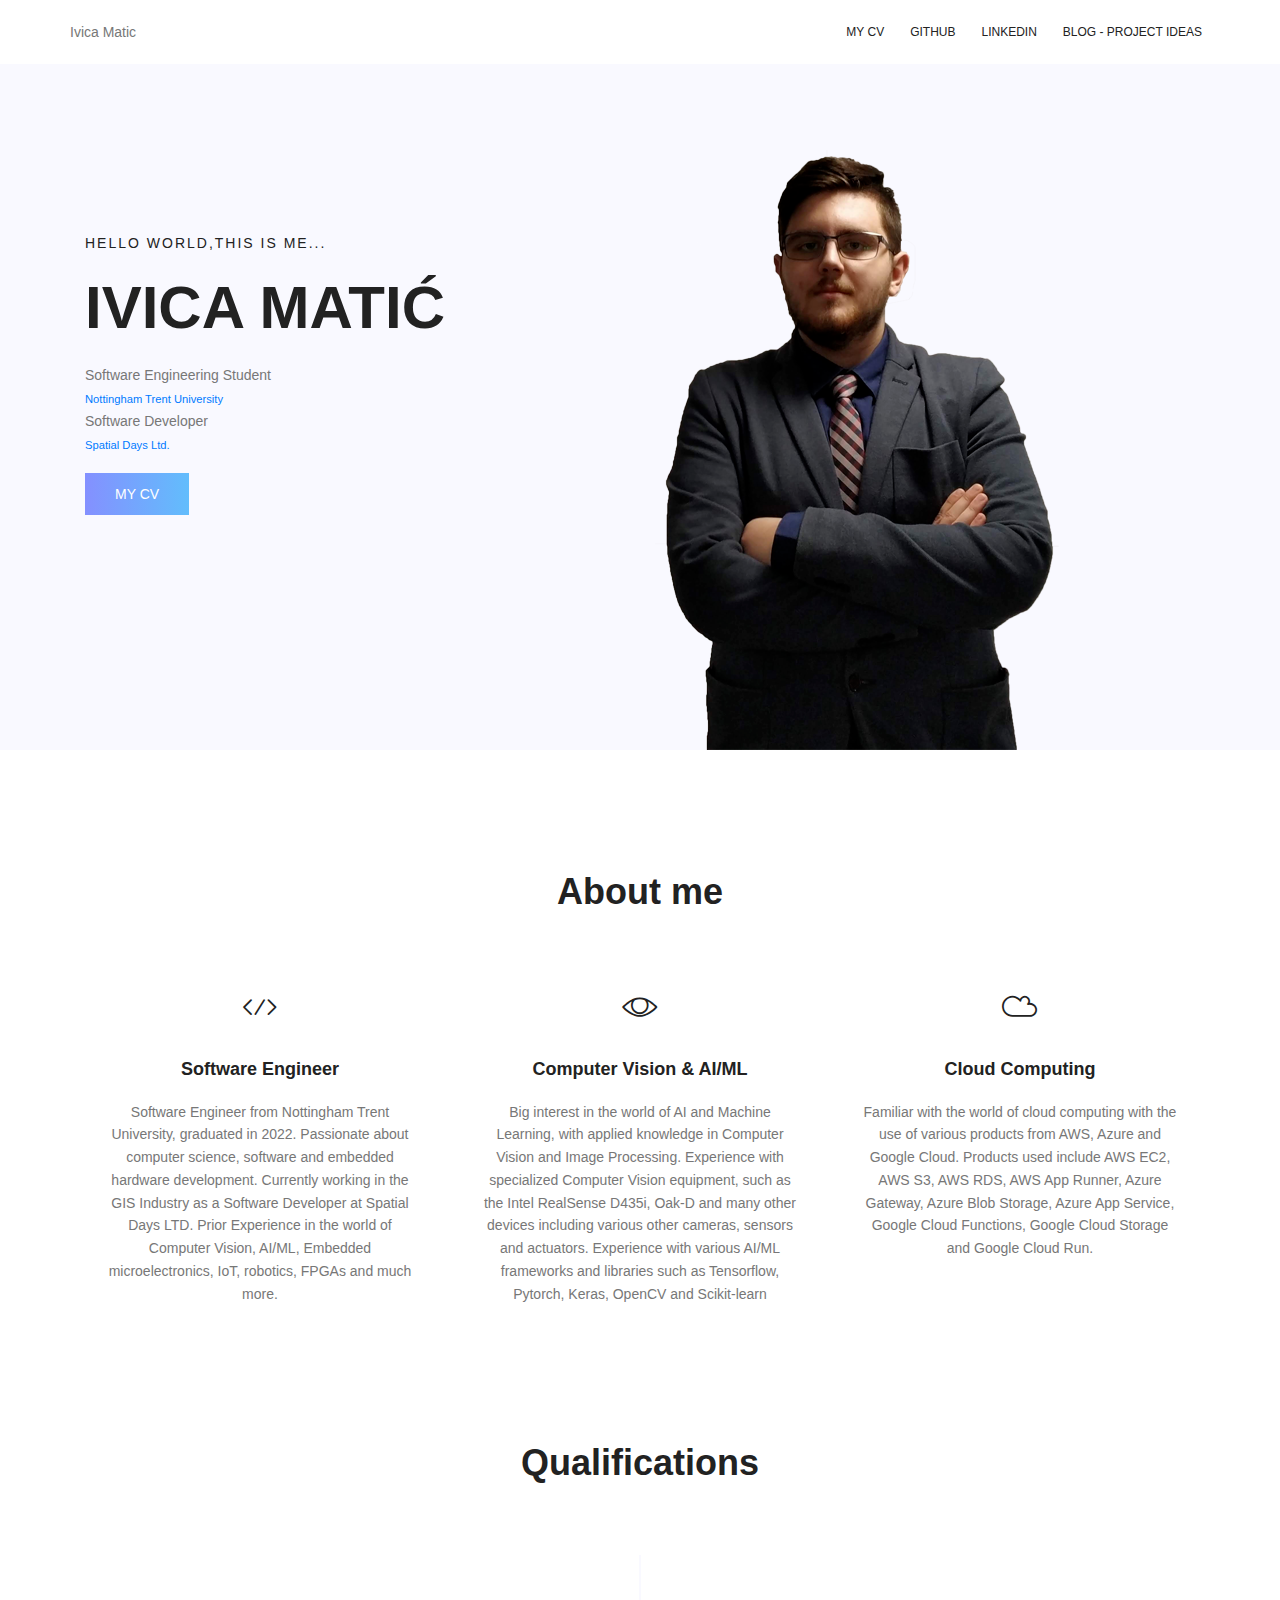
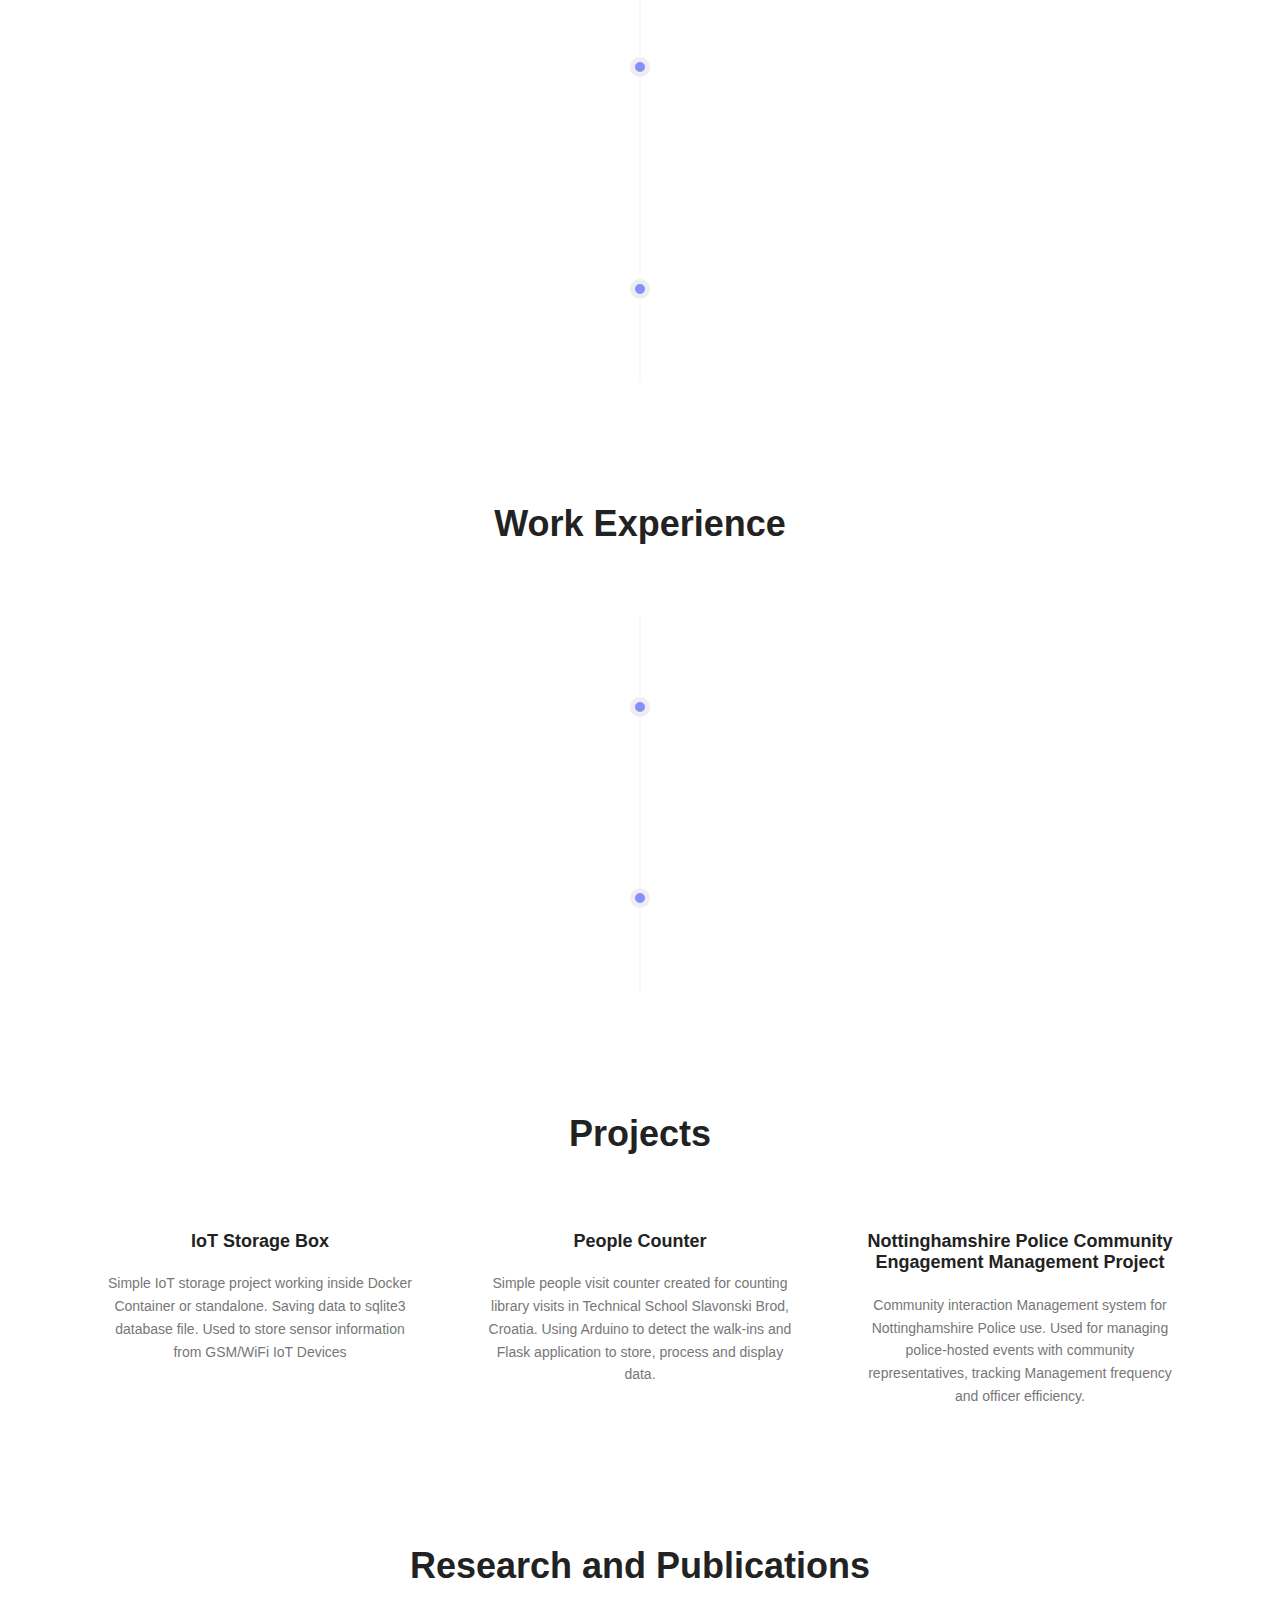
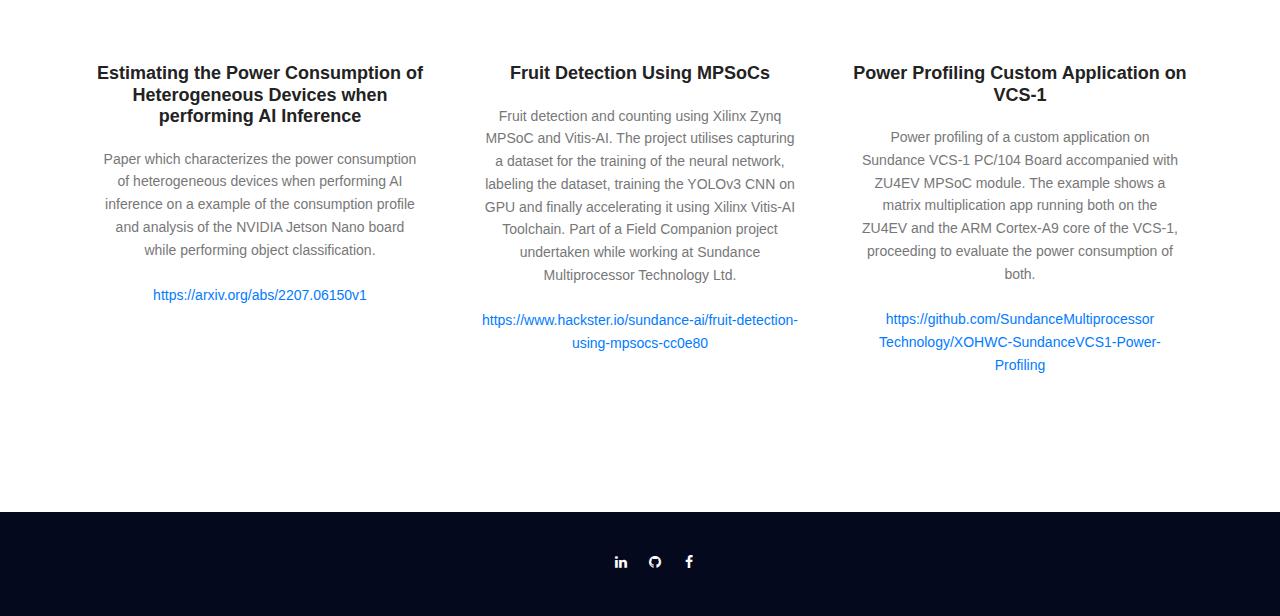
==== commit d5ee93ac: "Added blog url" ====
--- a/index.html
+++ b/index.html
@@ -44,6 +44,7 @@
             <li><a href="./media/uploads/cv.pdf">My CV</a></li>
             <li><a href="https://github.com/ivica3730k">Github</a></li>
             <li><a href="https://www.linkedin.com/in/matic-ivica/">LinkedIn</a></li>
+            <li><a href="https://blog.ivica-matic.com">Blog - Project Ideas</a></li>
           </ul>
         </nav>
         <!-- #nav-menu-container -->
@@ -73,7 +74,7 @@
             <h6>Hello world,this is me...</h6>
             <h1>Ivica Matić</h1>
             <p>
-              Software Enginnering Student<br> <small> <a href="https://www.ntu.ac.uk">Nottingham Trent University</a>
+              Software Engineering Student<br> <small> <a href="https://www.ntu.ac.uk">Nottingham Trent University</a>
               </small>
               <br> Software Developer<br> <small> <a href="https://www.spatialdays.com">Spatial Days
                   Ltd.</a>
@@ -95,7 +96,7 @@
       <div class="row d-flex justify-content-center">
         <div class="menu-content  col-lg-7">
           <div class="title text-center">
-            <h1 class="mb-10">What can I do?</h1>
+            <h1 class="mb-10">About me</h1>
             <p></p>
           </div>
         </div>
@@ -105,11 +106,12 @@
           <div class="single-services">
             <span class="lnr lnr-code"></span>
             <a href="#">
-              <h4>Software Engineering</h4>
-            </a>
-            <p>
-              Experience using many programming languages and frameworks. Programming for Embedded devices going all the
-              way up to creating Cloud-Based Applications
+              <h4>Software Engineer</h4>
+            </a>
+            <p>
+              Software Engineer from Nottingham Trent University, graduated in 2022. Passionate about computer science, software and embedded
+              hardware development. Currently working in the GIS Industry as a Software Developer at Spatial Days LTD. Prior Experience
+              in the world of Computer Vision, AI/ML, Embedded microelectronics, IoT, robotics, FPGAs and much more.
             </p>
           </div>
         </div>
@@ -117,11 +119,12 @@
           <div class="single-services">
             <span class="lnr lnr-eye"></span>
             <a href="#">
-              <h4>Computer Vision</h4>
-            </a>
-            <p>
-              Skilled implementing and using Computer Vision algorithms for embedded robotic devices. Experienced in
-              creating and training custom Object detection Neural Networks
+              <h4>Computer Vision & AI/ML</h4>
+            </a>
+            <p>
+              Big interest in the world of AI and Machine Learning, with applied knowledge in Computer Vision and Image Processing. Experience
+              with specialized Computer Vision equipment, such as the Intel RealSense D435i, Oak-D and many other devices including various
+              other cameras, sensors and actuators. Experience with various AI/ML frameworks and libraries such as Tensorflow, Pytorch, Keras, OpenCV and Scikit-learn
             </p>
           </div>
         </div>
@@ -129,11 +132,11 @@
           <div class="single-services">
             <span class="lnr lnr-cloud"></span>
             <a href="#">
-              <h4>Cloud Computing and Cloud Services</h4>
-            </a>
-            <p>
-              Experienced in using Cloud Computing Services such as GCP and AWS for creating and developing cloud-based
-              applications and solutions
+              <h4>Cloud Computing</h4>
+            </a>
+            <p>
+            Familiar with the world of cloud computing with the use of various products from AWS, Azure and Google Cloud. Products used include
+            AWS EC2, AWS S3, AWS RDS, AWS App Runner, Azure Gateway, Azure Blob Storage, Azure App Service, Google Cloud Functions, Google Cloud Storage and Google Cloud Run.
             </p>
           </div>
         </div>
@@ -258,11 +261,72 @@
         <div class="col-lg-4 col-md-6">
           <div class="single-services">
             <a href="#">
-              <h4>Nottinghamshire Police Comunity Engagement Management Project</h4>
+              <h4>Nottinghamshire Police Community Engagement Management Project</h4>
             </a>
             <p>
               Community interaction Management system for Nottinghamshire Police use. Used for managing police-hosted
               events with community representatives, tracking Management frequency and officer efficiency.
+            </p>
+          </div>
+        </div>
+      </div>
+    </div>
+  </section>
+  <!-- End services Area -->
+   <!-- Start services Area -->
+   <section class="services-area">
+    <div class="container">
+      <div class="row d-flex justify-content-center">
+        <div class="menu-content  col-lg-7">
+          <div class="title text-center">
+            <h1 class="mb-10">Research and Publications</h1>
+            <p></p>
+          </div>
+        </div>
+      </div>
+      <div class="row">
+        <div class="col-lg-4 col-md-6">
+          <div class="single-services">
+            <a href="https://arxiv.org/abs/2207.06150v1">
+              <h4>Estimating the Power Consumption of Heterogeneous Devices when performing AI Inference</h4>
+            </a>
+            <p>
+              Paper which characterizes the power consumption of heterogeneous devices when performing AI inference on a
+              example of the consumption profile and analysis of the NVIDIA Jetson Nano board while performing object classification.
+              <br>
+              <br>
+              <a href="https://arxiv.org/abs/2207.06150v1">https://arxiv.org/abs/2207.06150v1</a>
+            </p>
+          </div>
+        </div>
+        <div class="col-lg-4 col-md-6">
+          <div class="single-services">
+            <a href="https://www.hackster.io/sundance-ai/fruit-detection-using-mpsocs-cc0e80">
+              <h4>Fruit Detection Using MPSoCs</h4>
+            </a>
+            <p>
+              Fruit detection and counting using Xilinx Zynq MPSoC and Vitis-AI. The project utilises capturing a dataset for the training of the neural network, 
+              labeling the dataset, training the YOLOv3 CNN on GPU and finally 
+              accelerating it using Xilinx Vitis-AI Toolchain.
+              Part of a Field Companion project undertaken while working at Sundance Multiprocessor Technology Ltd.
+              <br>
+              <br>
+              <a href="https://www.hackster.io/sundance-ai/fruit-detection-using-mpsocs-cc0e80">https://www.hackster.io/sundance-ai/fruit-detection-using-mpsocs-cc0e80</a>
+            </p>
+          </div>
+        </div>
+        <div class="col-lg-4 col-md-6">
+          <div class="single-services">
+            <a href="https://github.com/SundanceMultiprocessorTechnology/XOHWC-SundanceVCS1-Power-Profiling">
+              <h4>Power Profiling Custom Application on VCS-1</h4>
+            </a>
+            <p>
+              Power profiling of a custom application on Sundance VCS-1 PC/104 Board accompanied with ZU4EV MPSoC module.
+              The example shows a matrix multiplication app running both on the ZU4EV and the ARM Cortex-A9 core of the VCS-1, proceeding to
+              evaluate the power consumption of both.
+              <br>
+              <br>
+              <a href="https://github.com/SundanceMultiprocessorTechnology/XOHWC-SundanceVCS1-Power-Profiling">https://github.com/SundanceMultiprocessor<br>Technology/XOHWC-SundanceVCS1-Power-Profiling
             </p>
           </div>
         </div>
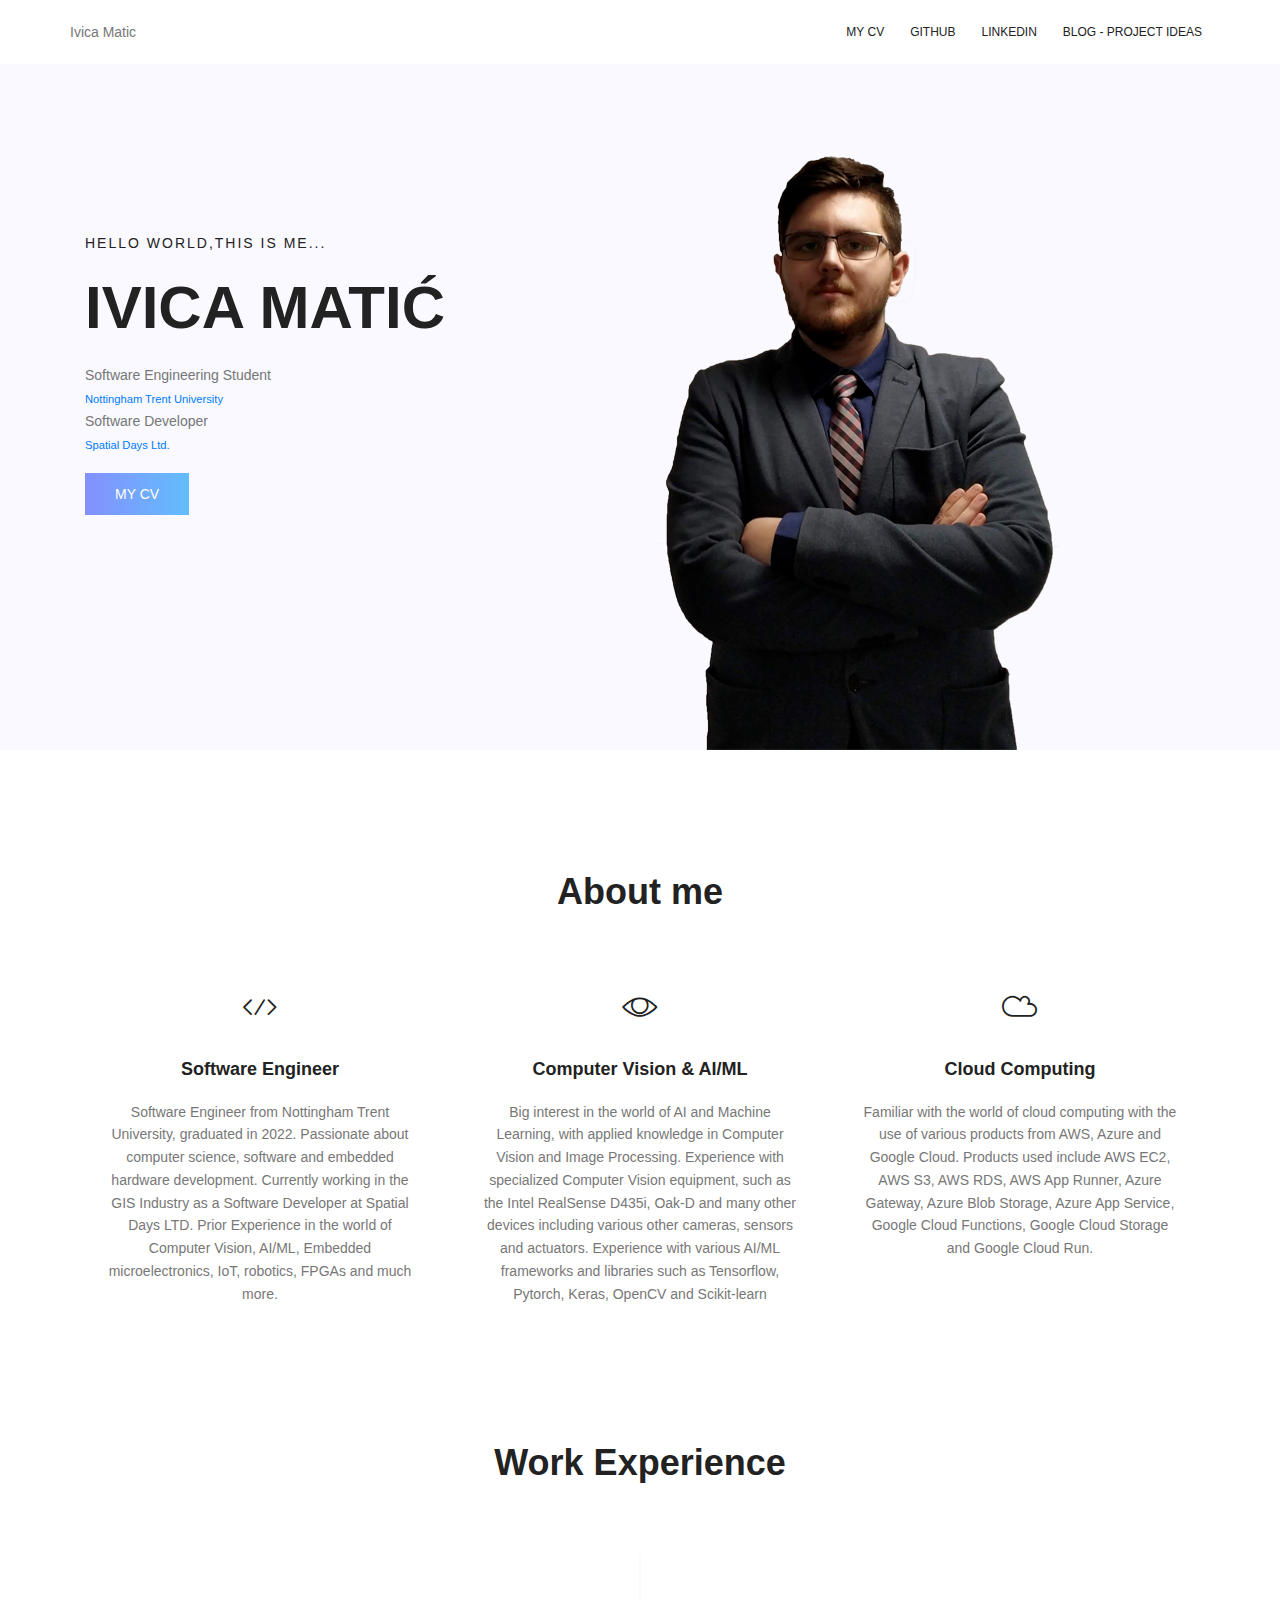
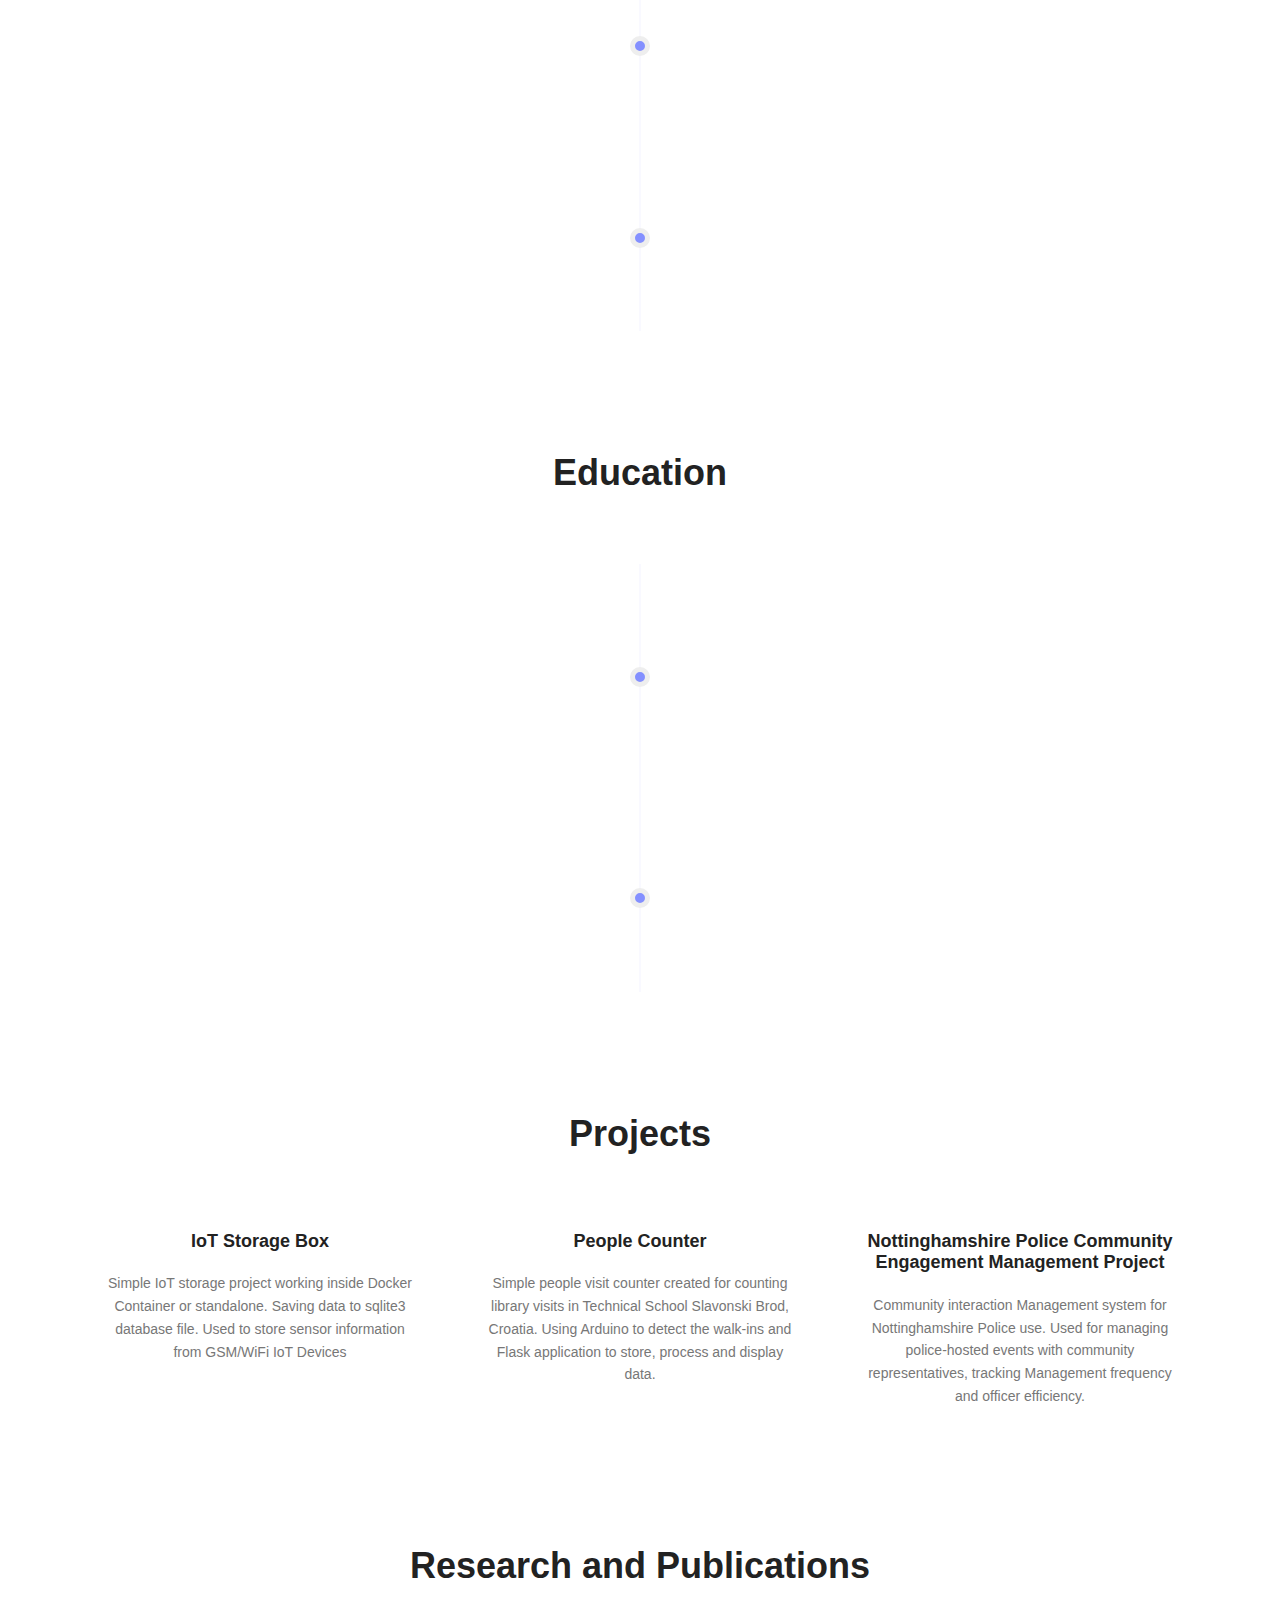
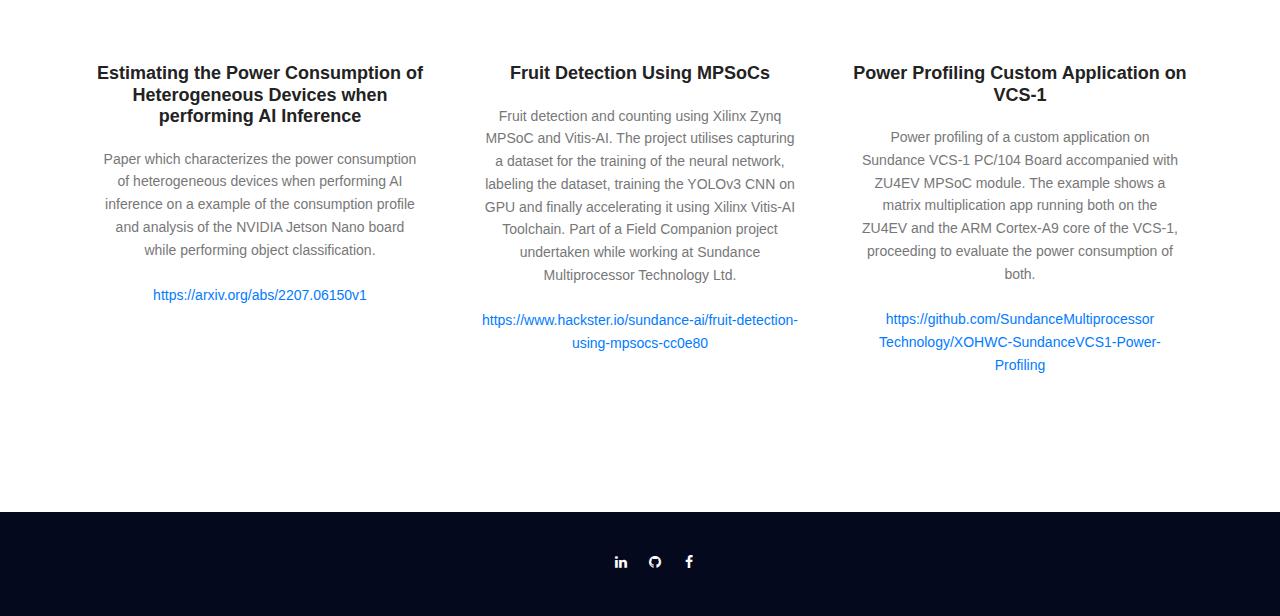
==== commit e78a3016: "Merge branch 'master' of github.com:ivica3730k/ivica3730k.github.io" ====
--- a/index.html
+++ b/index.html
@@ -145,11 +145,53 @@
   </section>
   <!-- End services Area -->
   <!-- Start timeline Area -->
+
+  <!-- End timeline Area -->
+  <!-- Start timeline Area -->
   <section class="timeline">
     <div class="text-center">
       <div class="menu-content pb-60">
         <div class="title text-center">
-          <h1 class="mb-10">Qualifications</h1>
+          <h1 class="mb-10">Work Experience</h1>
+        </div>
+      </div>
+    </div>
+    <ul>
+      <li>
+        <div class="content">
+          <h4>
+            <time>Software Developer</time>
+            <br>
+
+          </h4>
+          <p style="text-align: center;">
+            Spatial Days Ltd. <br>
+            <a href="https://www.spatialdays.com">www.spatialdays.com</a>
+            <br>May,2022
+          </p>
+        </div>
+      </li>
+      <li>
+        <div class="content">
+          <h4>
+            <time>Software Engineer</time>
+            <br>
+
+          </h4>
+          <p style="text-align: center;">
+            Sundance Multiprocessor Technology Ltd. <br>
+            <a href="https://www.sundance.com">www.sundance.com</a>
+            <br>May,2020 - April,2022
+          </p>
+        </div>
+      </li>
+    </ul>
+  </section>
+  <section class="timeline">
+    <div class="text-center">
+      <div class="menu-content pb-60">
+        <div class="title text-center">
+          <h1 class="mb-10">Education</h1>
         </div>
       </div>
     </div>
@@ -177,47 +219,6 @@
             Technical School Slavonski Brod <br>
             <a href="https://tssb.hr">www.tssb.hr</a>
             <br>September,2014 - May,2018
-          </p>
-        </div>
-      </li>
-    </ul>
-  </section>
-  <!-- End timeline Area -->
-  <!-- Start timeline Area -->
-  <section class="timeline">
-    <div class="text-center">
-      <div class="menu-content pb-60">
-        <div class="title text-center">
-          <h1 class="mb-10">Work Experience</h1>
-        </div>
-      </div>
-    </div>
-    <ul>
-      <li>
-        <div class="content">
-          <h4>
-            <time>Software Developer</time>
-            <br>
-
-          </h4>
-          <p style="text-align: center;">
-            Spatial Days Ltd. <br>
-            <a href="https://www.spatialdays.com">www.spatialdays.com</a>
-            <br>May,2022
-          </p>
-        </div>
-      </li>
-      <li>
-        <div class="content">
-          <h4>
-            <time>Software Engineer</time>
-            <br>
-
-          </h4>
-          <p style="text-align: center;">
-            Sundance Multiprocessor Technology Ltd. <br>
-            <a href="https://www.sundance.com">www.sundance.com</a>
-            <br>May,2020 - April,2022
           </p>
         </div>
       </li>
